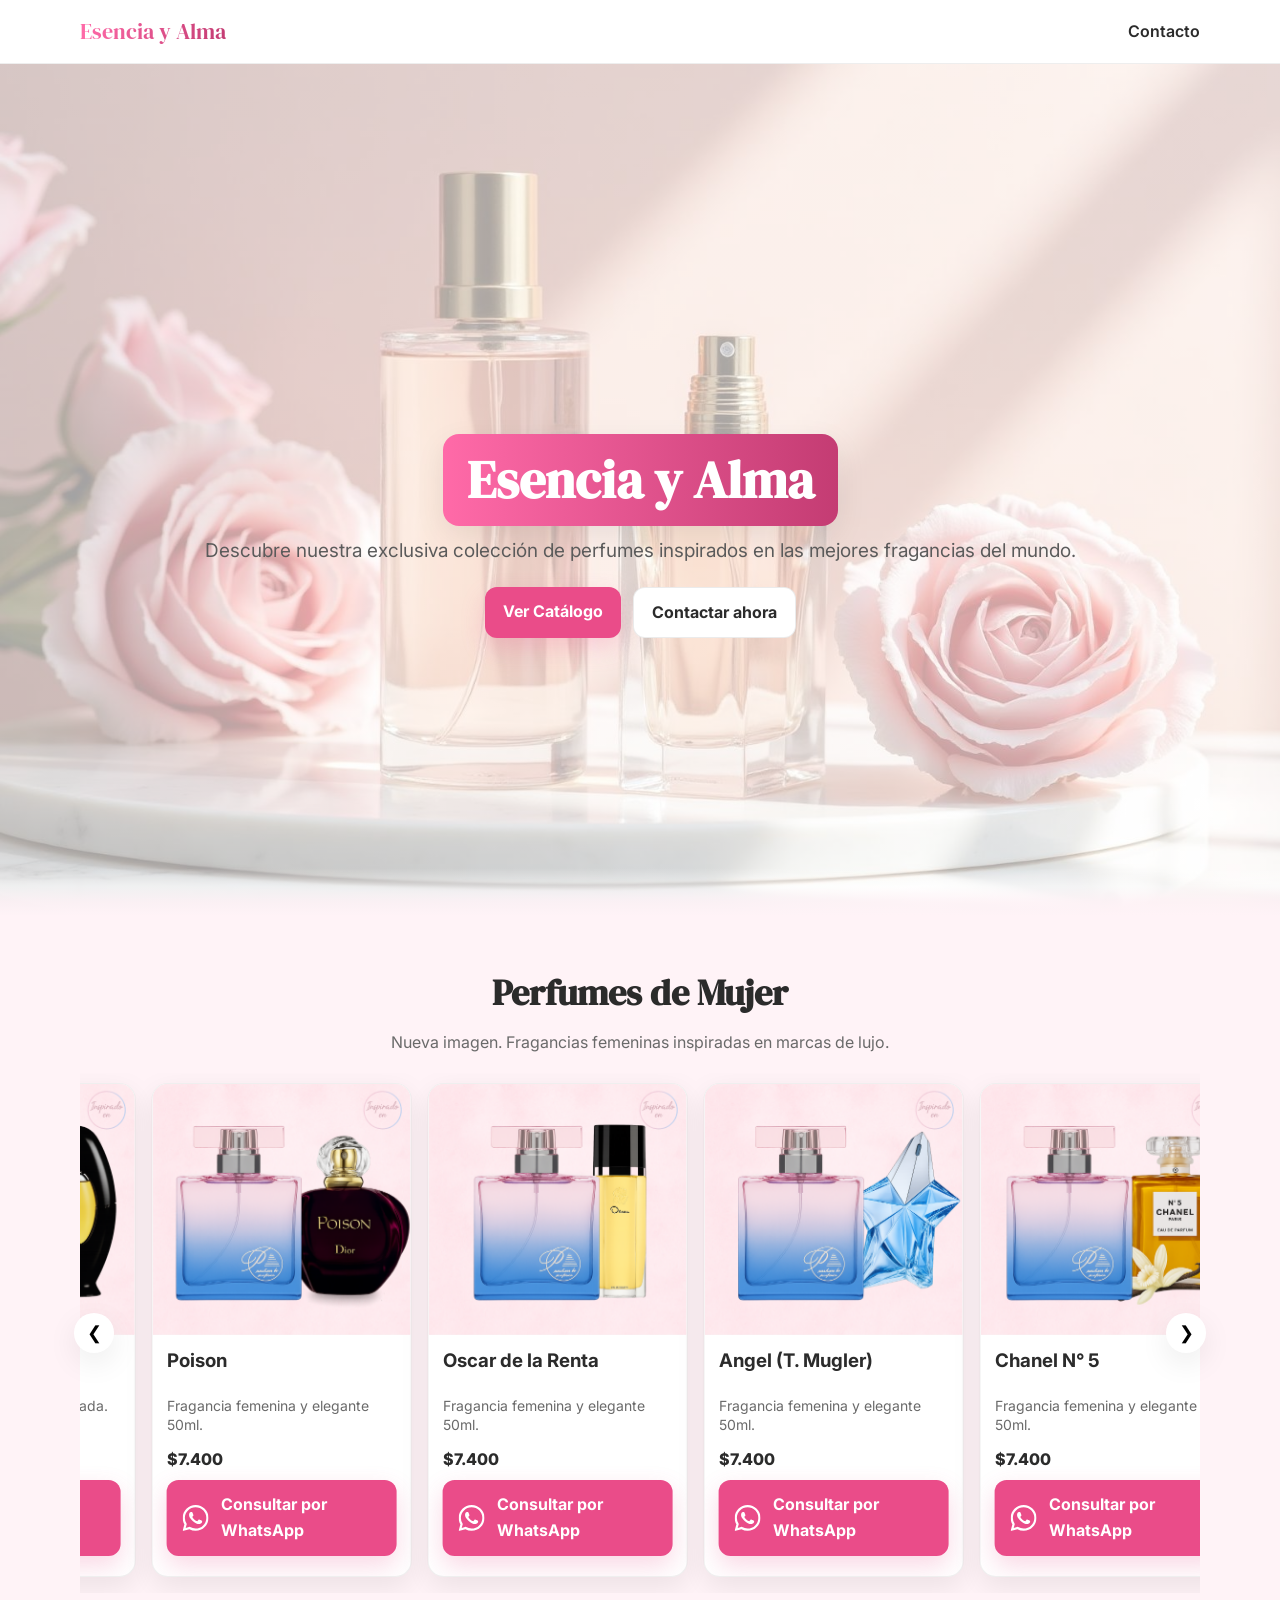
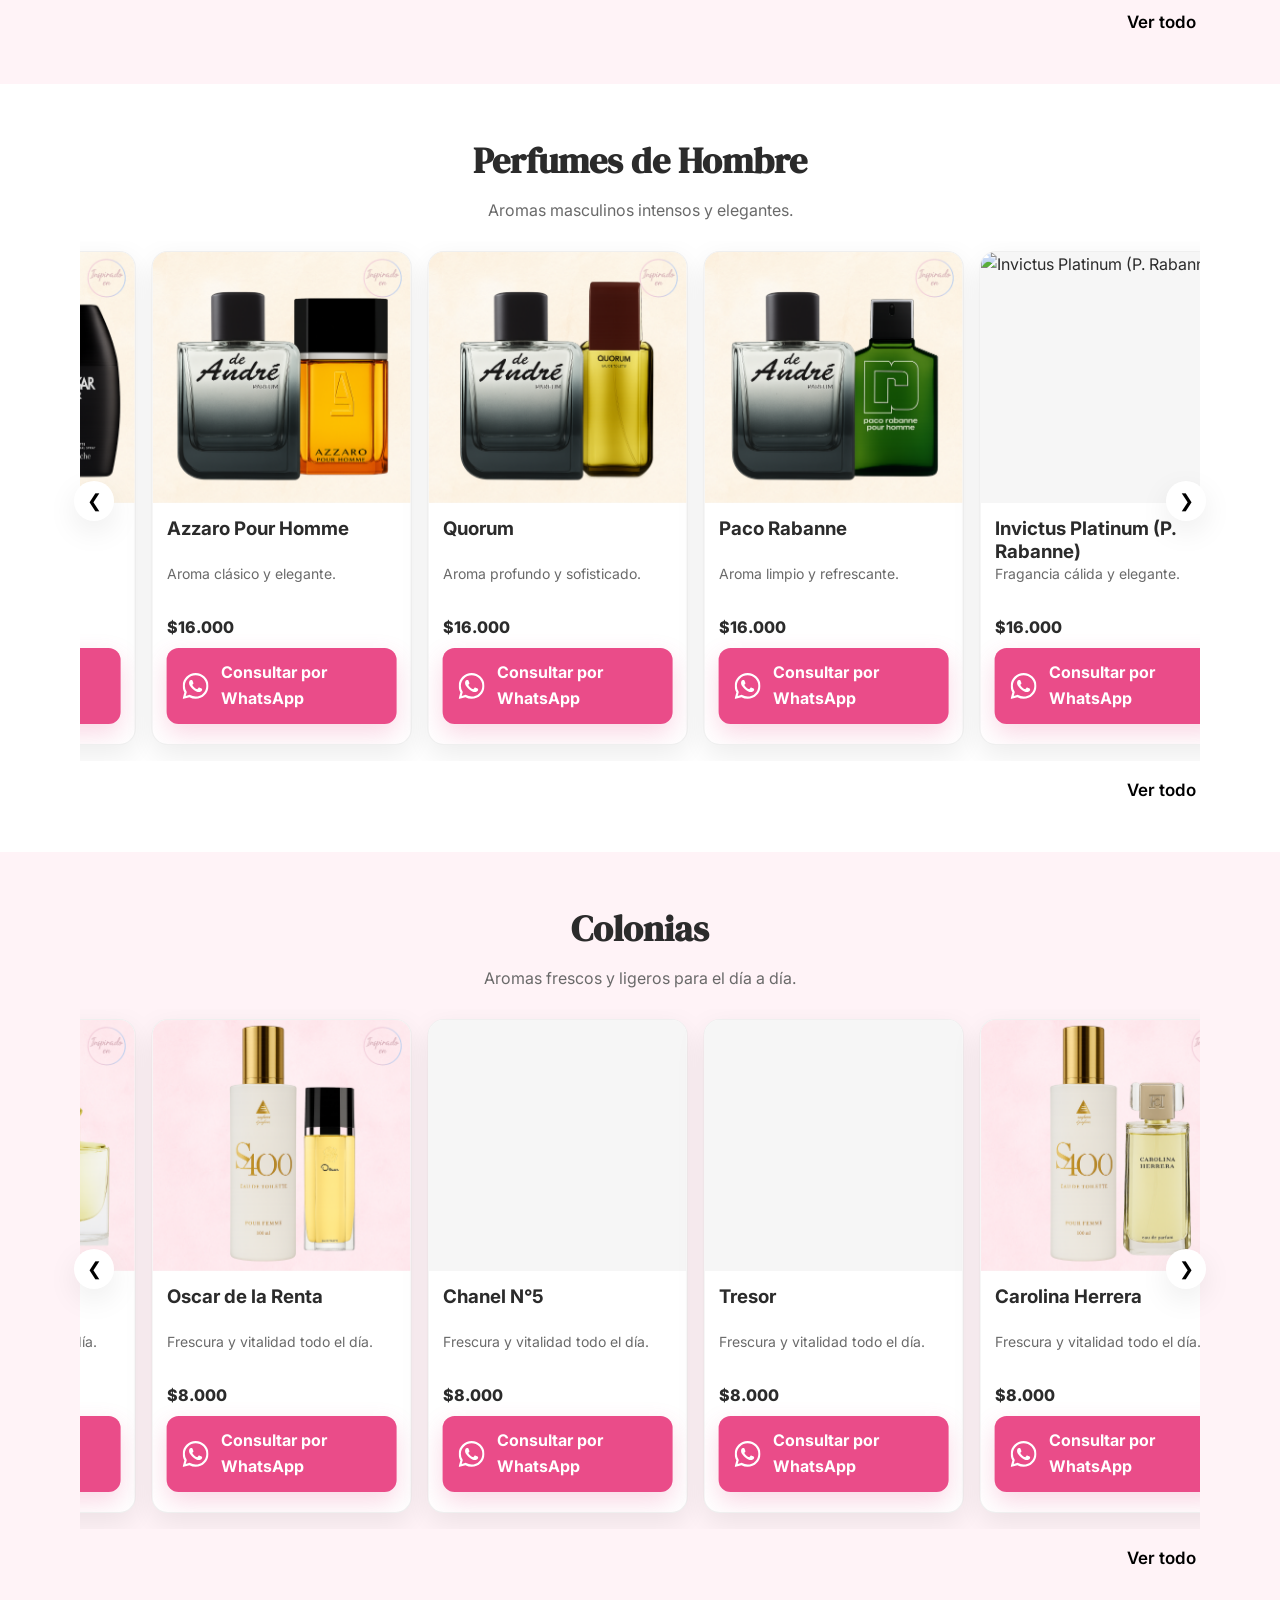
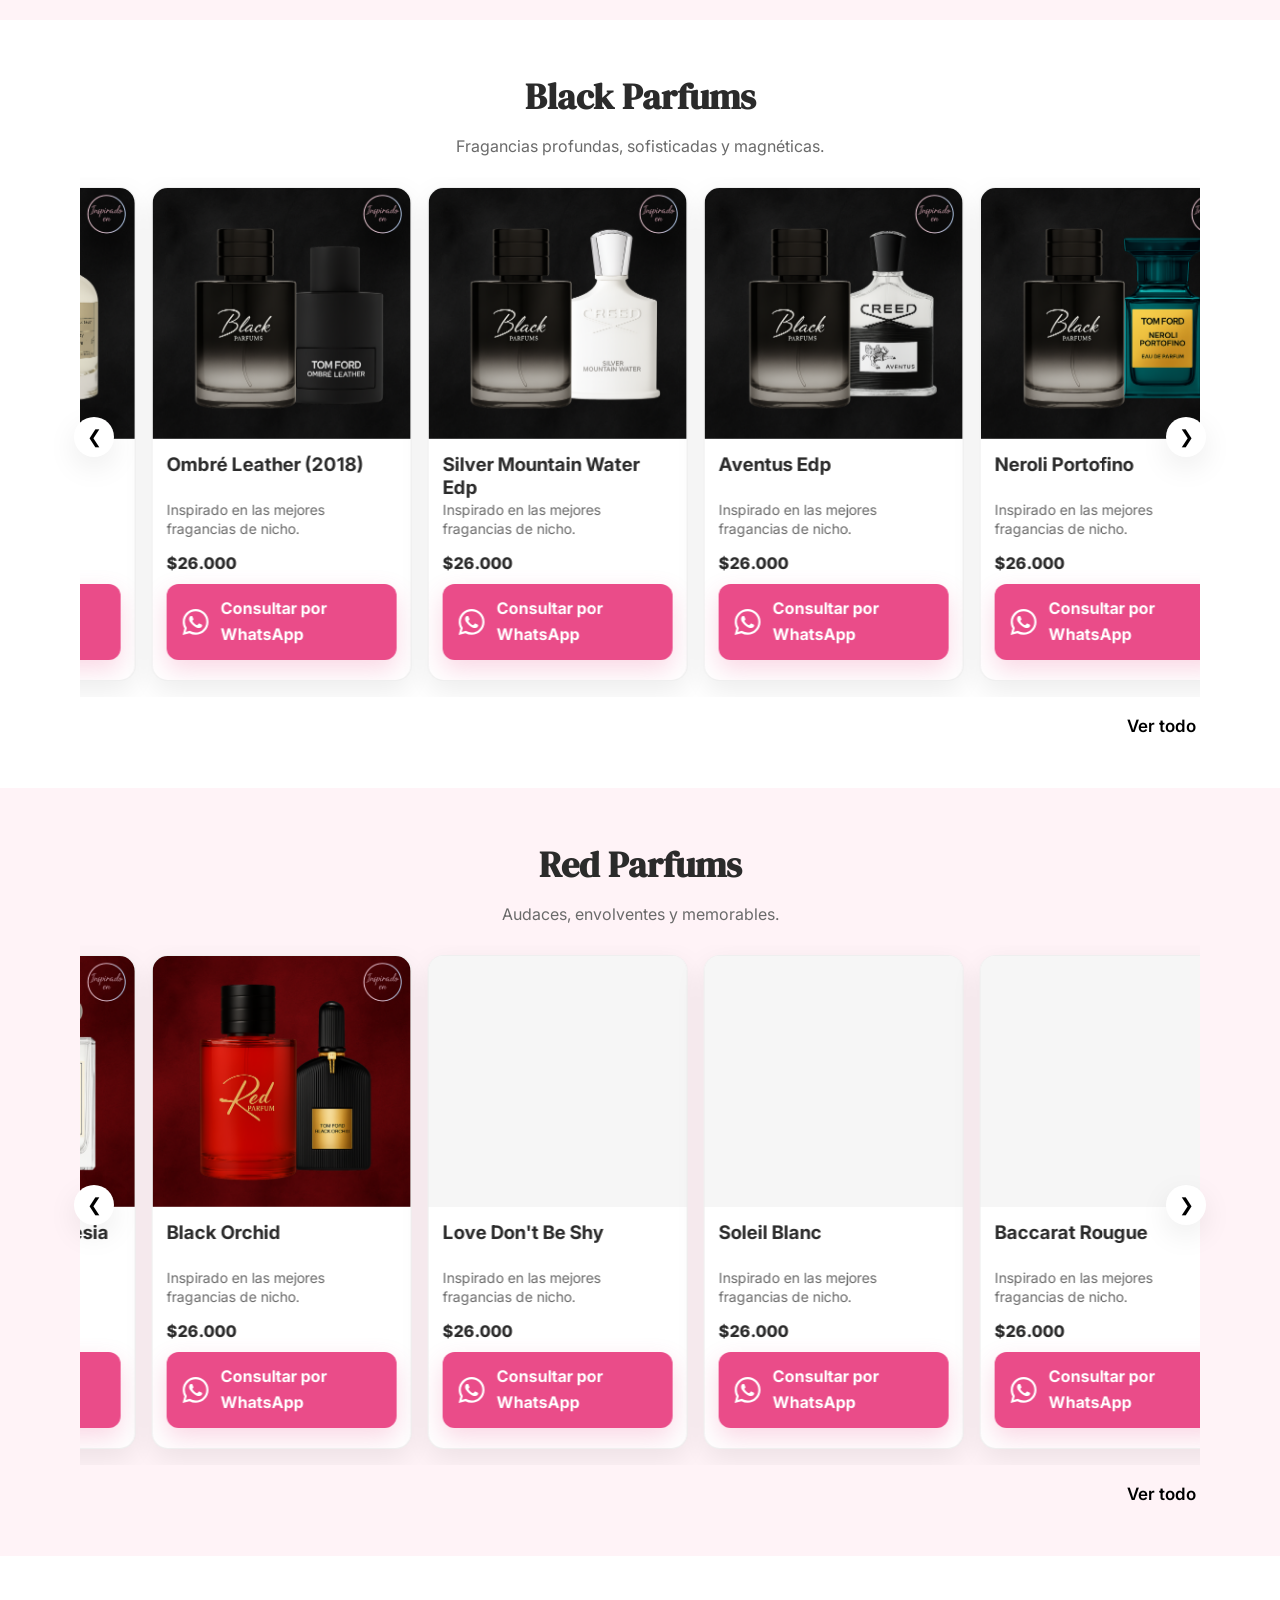
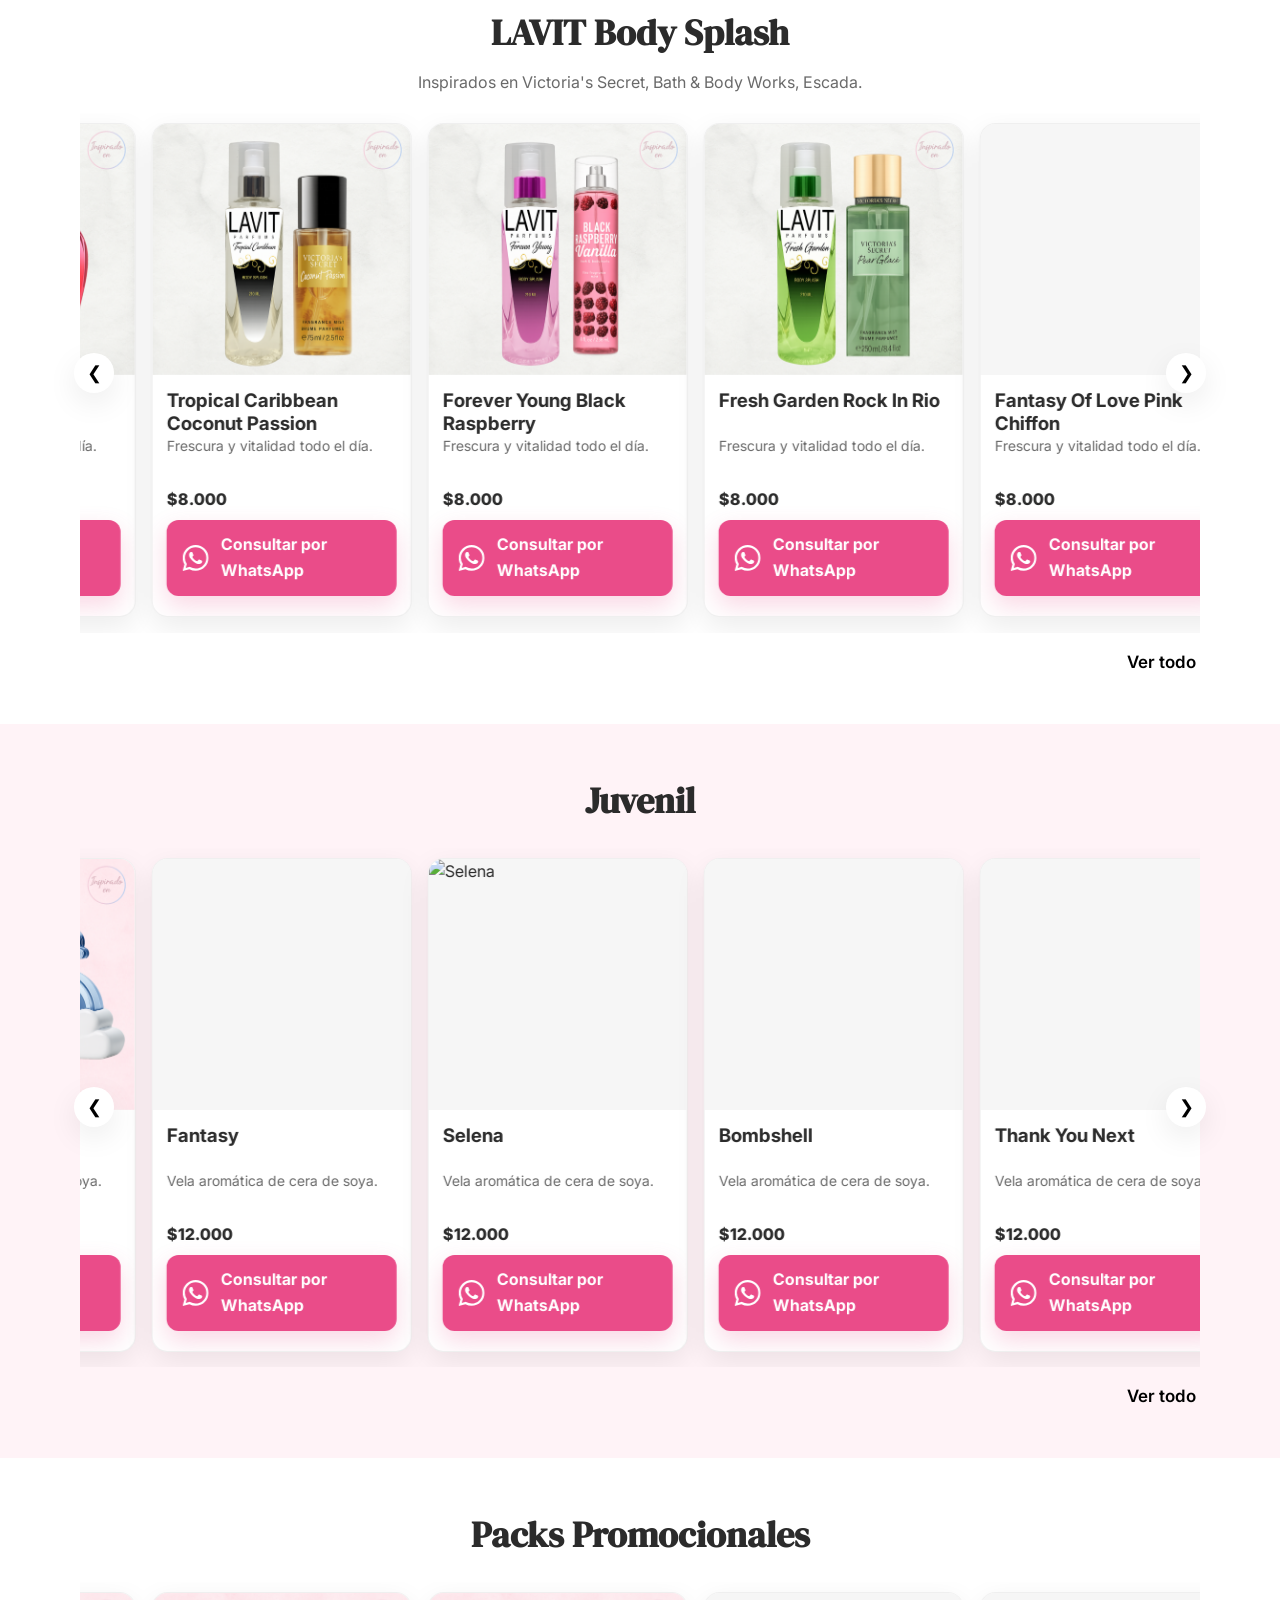
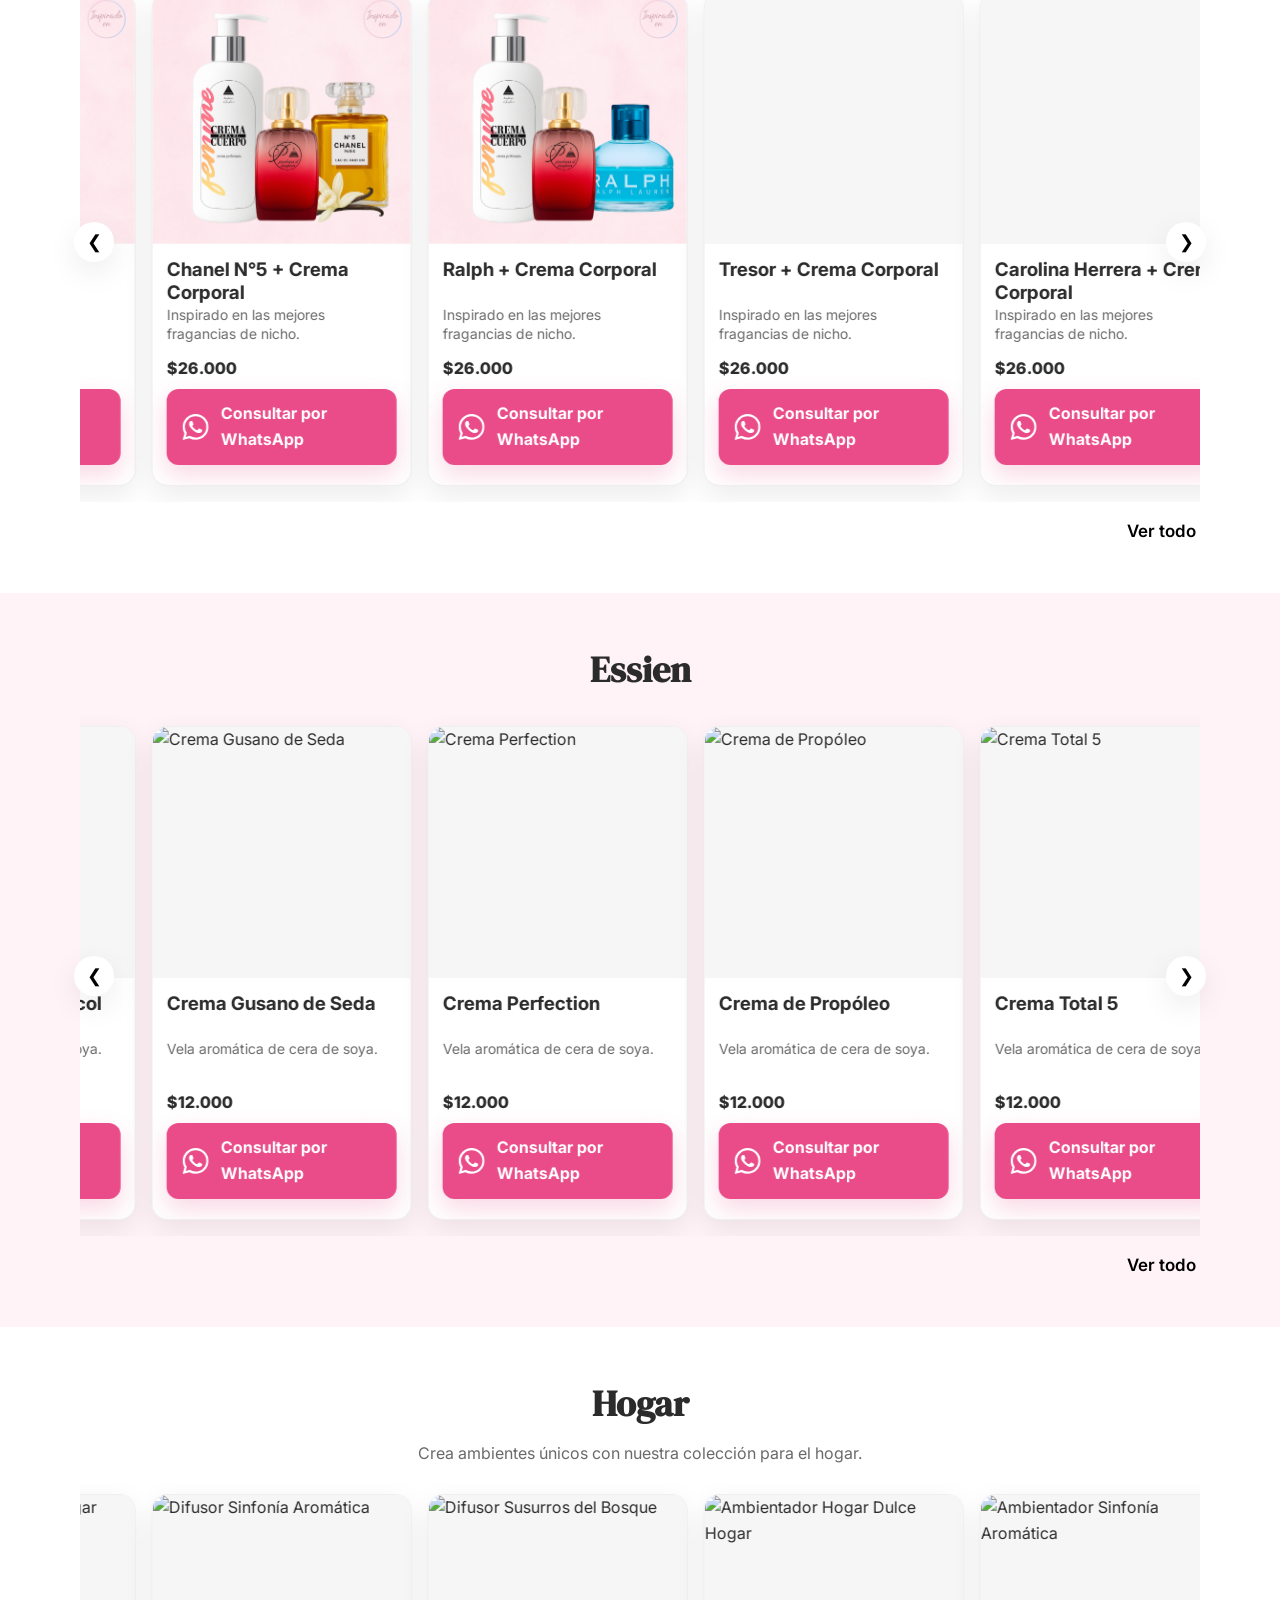
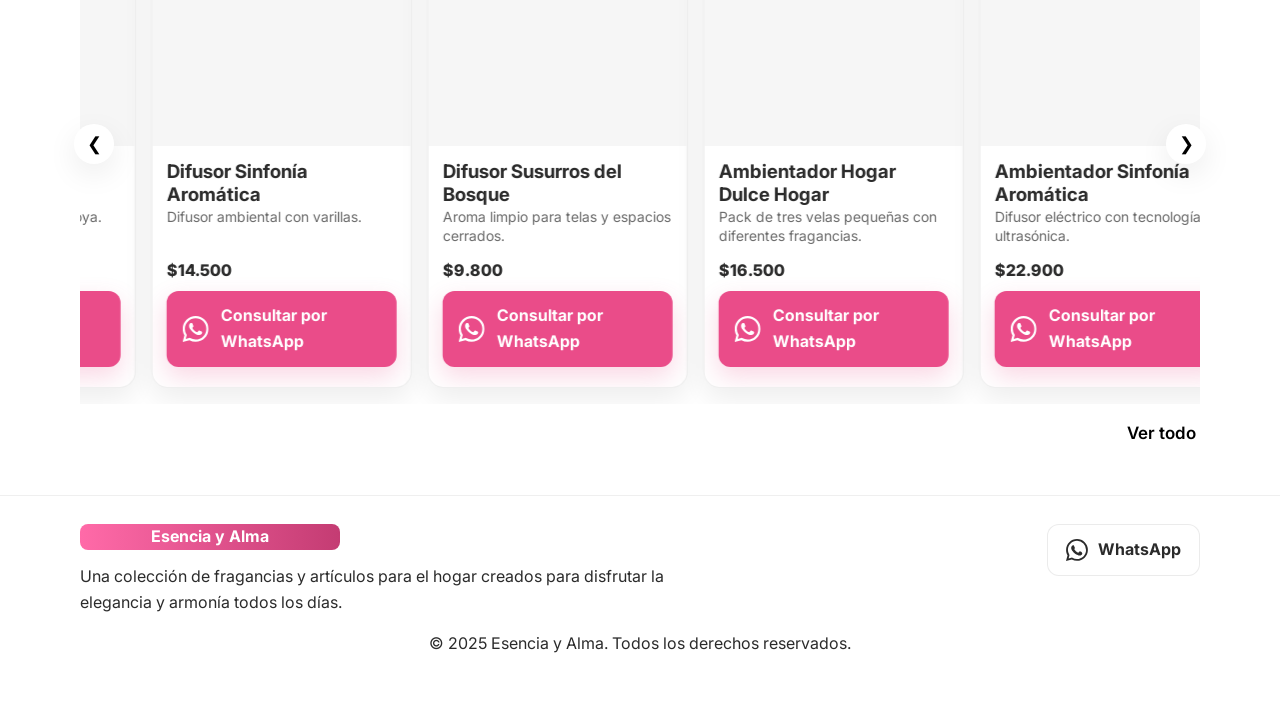
==== index.html @ 26c63d85 "Update index.html" ====
<!DOCTYPE html>
<html lang="es">
<head>
  <meta charset="utf-8" />
  <meta name="viewport" content="width=device-width,initial-scale=1" />
  <title>Esencia y Alma</title>
  <meta name="description" content="Perfumes inspirados en marcas de lujo. Mujer, Hombre, líneas Black, Red y LAVIT.">

  <!-- Metadatos para redes -->
  <meta property="og:title" content="EsenciayAlma.cl – Perfumes inspirados en marcas de lujo" />
  <meta property="og:description" content="Descubre nuestra exclusiva colección de perfumes inspirados en las mejores fragancias del mundo." />
  <meta property="og:url" content="https://EsenciayAlma.cl/" />
  <meta property="og:site_name" content="EsenciayAlma.cl" />
  <meta property="og:type" content="website" />
  <meta property="og:image" content="https://esenciayalma.cl/assets/preview.jpg" />
  <meta name="twitter:card" content="summary_large_image" />
  <meta name="twitter:title" content="EsenciayAlma.cl – Fragancias inspiradas en marcas de lujo" />
  <meta name="twitter:description" content="Descubre nuestra exclusiva colección de perfumes inspirados en las mejores fragancias del mundo." />
  <meta name="twitter:image" content="https://esenciayalma.cl/assets/preview.jpg" />

  <!-- Favicon -->
  <link rel="icon" type="image/png" href="assets/images/Favicon.png" sizes="32x32">
  <link rel="apple-touch-icon" href="assets/images/Favicon.png" sizes="180x180">

  <link href="https://fonts.googleapis.com/css2?family=DM+Serif+Display:ital@0;1&family=Inter:wght@400;600;700&display=swap" rel="stylesheet">
  <link rel="stylesheet" href="css/site.css">

  <!-- Limitar área clickeable de “Ver todo” solo al texto -->
  <style>
    .sec-bottom{
      pointer-events:none;
      display:block;
      width:100%;
      text-align:right;
      margin-top:16px;
      padding-right:4px;
    }
    .sec-bottom .sec-link--bottom{
      pointer-events:auto;
      display:inline;
      position:static;
      width:auto;
      max-width:max-content;
      padding:0;
      margin:0;
    }
  </style>
</head>
<body>

  <!-- NAV -->
  <header class="nav">
    <div class="container nav__inner">
      <a class="brand" href="#inicio">Esencia y Alma</a>
      <nav class="menu">
        <!-- Solo Contacto en el menú -->
        <a id="nav-contact" href="#" target="_blank" rel="noopener">Contacto</a>
      </nav>
    </div>
  </header>

  <!-- HERO -->
  <section id="inicio" class="hero" style="
    background-image:
      linear-gradient(rgba(255,255,255,0.64), rgba(255,255,255,0.64)),
      url('assets/images/Flores inicio.jpg');
    background-position: center center;
    background-size: cover;
    background-repeat: no-repeat;
    min-height: 100vh;
    display: flex;
    align-items: center;
    justify-content: center;
    text-align: center;
    position: relative;
  ">
    <div id="heroFade" style="
      position:absolute; inset:0;
      background:linear-gradient(to bottom, rgba(255,255,255,0) 0%, rgba(255,255,255,1) 85%);
      opacity:0; pointer-events:none; transition:opacity .12s ease-out;
    "></div>

    <div class="container center">
      <h1 class="hero-title">Esencia y Alma</h1>
      <p class="hero-sub">Descubre nuestra exclusiva colección de perfumes inspirados en las mejores fragancias del mundo.</p>
      <div class="cta">
        <a class="btn btn-primary" href="catalogo.html">Ver Catálogo</a>
        <a class="btn btn-ghost" id="btn-whatsapp" target="_blank" href="#">Contactar ahora</a>
      </div>
    </div>
  </section>

  <!-- SECCIONES DINÁMICAS -->
  <section id="mujer" class="catalog-section" data-category="women">
    <div class="container">
      <h2 class="sec-title">Perfumes de Mujer</h2>
      <p class="sec-sub">Nueva imagen. Fragancias femeninas inspiradas en marcas de lujo.</p>
      <div class="carousel">
        <button class="nav-btn prev" aria-label="Anterior">❮</button>
        <div class="track no-scrollbar" role="list"></div>
        <button class="nav-btn next" aria-label="Siguiente">❯</button>
      </div>
      <div class="sec-bottom"><a href="catalogo.html?category=women" class="sec-link--bottom">Ver todo</a></div>
    </div>
  </section>

  <section id="hombre" class="catalog-section" data-category="men">
    <div class="container">
      <h2 class="sec-title">Perfumes de Hombre</h2>
      <p class="sec-sub">Aromas masculinos intensos y elegantes.</p>
      <div class="carousel">
        <button class="nav-btn prev">❮</button>
        <div class="track no-scrollbar" role="list"></div>
        <button class="nav-btn next">❯</button>
      </div>
      <div class="sec-bottom"><a href="catalogo.html?category=men" class="sec-link--bottom">Ver todo</a></div>
    </div>
  </section>

  <!-- NUEVA SECCIÓN: COLONIAS -->
  <section id="colonias" class="catalog-section" data-category="colonias">
    <div class="container">
      <h2 class="sec-title">Colonias</h2>
      <p class="sec-sub">Aromas frescos y ligeros para el día a día.</p>
      <div class="carousel">
        <button class="nav-btn prev" aria-label="Anterior">❮</button>
        <div class="track no-scrollbar" role="list"></div>
        <button class="nav-btn next" aria-label="Siguiente">❯</button>
      </div>
      <div class="sec-bottom"><a href="catalogo.html?category=colonias" class="sec-link--bottom">Ver todo</a></div>
    </div>
  </section>

  <section id="black" class="catalog-section" data-category="black">
    <div class="container">
      <h2 class="sec-title">Línea Black Parfums</h2>
      <p class="sec-sub">Fragancias profundas, sofisticadas y magnéticas.</p>
      <div class="carousel">
        <button class="nav-btn prev">❮</button>
        <div class="track no-scrollbar"></div>
        <button class="nav-btn next">❯</button>
      </div>
      <div class="sec-bottom"><a href="catalogo.html?category=black" class="sec-link--bottom">Ver todo</a></div>
    </div>
  </section>

  <section id="red" class="catalog-section" data-category="red">
    <div class="container">
      <h2 class="sec-title">Línea Red Parfums</h2>
      <p class="sec-sub">Audaces, envolventes y memorables.</p>
      <div class="carousel">
        <button class="nav-btn prev">❮</button>
        <div class="track no-scrollbar"></div>
        <button class="nav-btn next">❯</button>
      </div>
      <div class="sec-bottom"><a href="catalogo.html?category=red" class="sec-link--bottom">Ver todo</a></div>
    </div>
  </section>

  <section id="lavit" class="catalog-section" data-category="lavit">
    <div class="container">
      <h2 class="sec-title">Línea LAVIT Body Splash</h2>
      <p class="sec-sub">Inspirados en Victoria's Secret, Bath & Body Works, Escada.</p>
      <div class="carousel">
        <button class="nav-btn prev">❮</button>
        <div class="track no-scrollbar"></div>
        <button class="nav-btn next">❯</button>
      </div>
      <div class="sec-bottom"><a href="catalogo.html?category=lavit" class="sec-link--bottom">Ver todo</a></div>
    </div>
  </section>

  <section id="hogar" class="catalog-section" data-category="hogar">
    <div class="container">
      <h2 class="sec-title">Artículos para el hogar</h2>
      <p class="sec-sub">Crea ambientes únicos con nuestra colección para el hogar.</p>
      <div class="carousel">
        <button class="nav-btn prev">❮</button>
        <div class="track no-scrollbar"></div>
        <button class="nav-btn next">❯</button>
      </div>
      <div class="sec-bottom"><a href="catalogo.html?category=hogar" class="sec-link--bottom">Ver todo</a></div>
    </div>
  </section>

  <!-- FOOTER corregido -->
  <footer id="contacto" class="footer">
    <div class="container">
      <div class="footer__inner" style="align-items:flex-start;">
        <div class="footer__brand" style="max-width:640px;">
          <div style="
            width:260px;height:26px;border-radius:8px;margin:0 0 14px 0;
            background:linear-gradient(90deg,#ff6aa8 0%,#c43c73 100%);
            display:flex;align-items:center;justify-content:center;
            color:#fff;font-weight:700;">
            Esencia y Alma
          </div>
          <p style="margin:0;">
            Una colección de fragancias y artículos para el hogar creados para disfrutar la elegancia y armonía todos los días.
          </p>
        </div>

        <div class="footer__contact">
          <a class="btn btn-ghost" id="whatsapp-cta" target="_blank" href="#" style="display:inline-flex;align-items:center;gap:10px;">
            <svg width="22" height="22" viewBox="0 0 16 16" aria-hidden="true" focusable="false">
              <path fill="currentColor" d="M13.601 2.326A7.85 7.85 0 0 0 7.994 0C3.627 0 .068 3.558.064 7.926c0 1.399.366 2.76 1.057 3.965L0 16l4.204-1.102a7.9 7.9 0 0 0 3.79.965h.004c4.368 0 7.926-3.558 7.93-7.93A7.9 7.9 0 0 0 13.6 2.326zM7.994 14.521a6.6 6.6 0 0 1-3.356-.92l-.24-.144-2.494.654.666-2.433-.156-.251a6.56 6.56 0 0 1-1.007-3.505c0-3.626 2.957-6.584 6.591-6.584a6.56 6.56 0 0 1 4.66 1.931 6.56 6.56 0 0 1 1.928 4.66c-.004 3.639-2.961 6.592-6.592 6.592m3.615-4.934c-.197-.099-1.17-.578-1.353-.646-.182-.065-.315-.099-.445.099-.133.197-.513.646-.627.775-.114.133-.232.148-.43.05-.197-.1-.836-.308-1.592-.985-.59-.525-.985-1.175-1.103-1.372-.114-.198-.011-.304.088-.403.087-.088.197-.232.296-.346.65-.134.034-.248-.015-.347-.05-.099-.445-1.076-.612-1.47-.16-.389-.323-.335-.445-.34-.114-.007-.247-.007-.38-.007a.73.73 0 0 0-.529.247c-.182.198-.691.677-.691 1.654s.71 1.916.81 2.049c.098.133 1.394 2.132 3.383 2.992.47.205.84.326 1.129.418.475.152.904.129 1.246.08.38-.058 1.171-.48 1.338-.943.164-.464.164-.86.114-.943-.049-.084-.182-.133-.38-.232"/>
            </svg>
            WhatsApp
          </a>
        </div>
      </div>

      <p class="center" style="margin-top:16px;">
        © 2025 Esencia y Alma. Todos los derechos reservados.
      </p>
    </div>
  </footer>

  <!-- WhatsApp link -->
  <script>
    const PHONE = "56961114225";
    const MSG   = encodeURIComponent("¡Hola! Me interesa el catálogo de Esencia y Alma.");
    const wa = `https://wa.me/${PHONE}?text=${MSG}`;
    document.getElementById("btn-whatsapp").href = wa;
    document.getElementById("whatsapp-cta").href = wa;
    // El link del menú “Contacto” hace lo mismo
    const navContact = document.getElementById("nav-contact");
    if (navContact) navContact.href = wa;
  </script>

  <!-- Fade hero -->
  <script>
    (function(){
      const hero = document.getElementById('inicio');
      const fade = document.getElementById('heroFade');
      let ticking = false;

      function clamp(n,min,max){ return Math.max(min, Math.min(max, n)); }

      function onScroll() {
        if (ticking) return;
        ticking = true;
        requestAnimationFrame(() => {
          const rect = hero.getBoundingClientRect();
          const h = rect.height || hero.offsetHeight || 1;
          const progress = clamp((-rect.top) / (h * 0.9), 0, 1);
          fade.style.opacity = progress;
          ticking = false;
        });
      }

      window.addEventListener('scroll', onScroll, { passive: true });
      window.addEventListener('resize', onScroll);
      onScroll();
    })();
  </script>

  <script src="js/catalog.js"></script>

  <!-- Forzar scroll arriba -->
  <script>
    (function () {
      try { if ('scrollRestoration' in history) history.scrollRestoration = 'manual'; } catch(e){}
      window.addEventListener('load', () => window.scrollTo(0, 0));
      const brand = document.querySelector('a.brand');
      function goTop(e){
        const href = (e.currentTarget.getAttribute('href') || '').trim();
        if(href==='#inicio'||href.endsWith('#inicio')){
          e.preventDefault();
          window.scrollTo(0,0);
          if(location.hash!=='#inicio'){history.replaceState(null,'','#inicio');}
        }
      }
      if(brand) brand.addEventListener('click',goTop);
      document.querySelectorAll('a[href="#inicio"]').forEach(a=>a.addEventListener('click',goTop));
    })();
  </script>
</body>
</html>
---- css/site.css ----
:root{
  --text:#2b2b2b; --muted:#6b6b6b;
  --primary:#ea4c89; --primary-600:#d63d78;
  --card:#fff; --bg:#fff; --soft:#fff3f7;
  --shadow:0 10px 30px rgba(0,0,0,.08);
}
*{box-sizing:border-box}
html,body{margin:0}
body{
  font-family:Inter,system-ui,-apple-system,Segoe UI,Roboto,Helvetica,Arial;
  color:var(--text);
  background:var(--bg);
  line-height:1.6;
}
a{text-decoration:none;color:inherit}
.container{width:min(1120px,92%);margin:0 auto}
.center{text-align:center}

/* NAV */
.nav{
  position:sticky;top:0;z-index:40;
  background:#ffffffcc;
  backdrop-filter:blur(8px);
  border-bottom:1px solid #0001;
}
.nav__inner{
  display:flex;align-items:center;justify-content:space-between;
  padding:14px 0;
}
.brand{
  font-family:"DM Serif Display",serif;
  font-size:22px;
  background:linear-gradient(90deg,#ff6aa8 0%,#c43c73 100%);
  -webkit-background-clip:text;
  background-clip:text;
  -webkit-text-fill-color:transparent;
}
.menu{display:flex;gap:22px;font-weight:600}
.menu a:hover{color:var(--primary)}

/* HERO */
.hero{
  padding:64px 0 40px;
  background:
    radial-gradient(ellipse at 20% 0%,#fde8f1 0%,transparent 40%),
    radial-gradient(ellipse at 80% 10%,#fdeef6 0%,transparent 40%),
    linear-gradient(#fff,#fff);
  overflow:hidden;
}
.badge{
  display:inline-flex;align-items:center;gap:10px;
  padding:10px 16px;border-radius:999px;
  background:#fff;box-shadow:var(--shadow);
  font-weight:600;color:#7a7a7a;
}
.dot{
  width:10px;height:10px;border-radius:50%;
  background:#f6c53d;display:inline-block;
}
.hero-title{
  margin:20px auto 10px;
  font-family:"DM Serif Display",serif;
  font-size:clamp(34px,4.6vw,52px);
  line-height:1.08;color:#fff;
  background:linear-gradient(90deg,#ff6aa8 0%,#c43c73 100%);
  display:inline-block;
  padding:18px 24px;
  border-radius:16px;
  box-shadow:var(--shadow);
}
.hero-sub{
  color:#5b5b5b;
  font-size:clamp(16px,1.9vw,19px);
  max-width:900px;
  margin:0 auto 20px;
}
.cta{display:flex;gap:12px;justify-content:center;flex-wrap:wrap}
.btn{
  appearance:none;border:0;border-radius:12px;
  padding:12px 18px;font-weight:700;
  cursor:pointer;
  transition:transform .06s,box-shadow .2s,background .2s;
}
.btn-primary{
  background:var(--primary);color:#fff;
  box-shadow:0 10px 24px rgba(234,76,137,.22);
}
.btn-primary:hover{background:var(--primary-600)}
.btn-ghost{background:#fff;color:#2b2b2b;border:1px solid #00000014}
.btn-ghost:hover{box-shadow:var(--shadow)}

/* SECCIONES */
.catalog-section{padding:48px 0;background:var(--soft)}
.catalog-section:nth-of-type(odd){background:#fff}
.sec-title{
  font-family:"DM Serif Display",serif;
  text-align:center;
  font-size:clamp(26px,3vw,36px);
  margin:0 0 8px;
}
.sec-sub{
  color:#6a6a6a;
  text-align:center;
  margin:0 0 18px;
}

/* ENLACE “VER TODO” (debajo del carrusel, a la derecha) */
.sec-link--bottom{
  display:block;
  text-align:right;
  color:#000;
  font-weight:600;
  font-size:17px;
  margin-top:18px;
  text-decoration:none;
}
.sec-link--bottom:hover{ color:#000; }

/* Puente suave hero → primera sección (sin línea) */
#mujer.catalog-section{
  position:relative;
  margin-top:-48px;
  padding-top:48px;
}
#mujer.catalog-section::before{
  content:"";
  position:absolute;
  left:0; right:0; top:-48px;
  height:48px;
  background:linear-gradient(
    to bottom,
    rgba(255,255,255,0) 0%,
    rgba(255,255,255,0.55) 38%,
    rgba(255,243,247,0.85) 70%,
    var(--soft) 100%
  );
  pointer-events:none;
  z-index:0;
}

/* CARRUSEL */
.carousel{position:relative}
.track{
  display:grid;
  grid-auto-flow:column;
  grid-auto-columns:minmax(260px, 1fr);
  gap:16px;
  overflow:visible;
  padding:10px 4px 16px;
}

/* Modo estático */
.track.static{
  grid-auto-flow:row;
  grid-auto-columns:unset;
  grid-template-columns:repeat(auto-fit, minmax(260px, 260px));
  justify-content:center;
  justify-items:stretch;
  gap:16px;
}

/* Flechas y looper */
.is-viewport{
  overflow:hidden !important;
  display:block !important;
  position:relative;
}
.loop-row{
  display:flex;
  gap:16px;
  will-change:transform;
  transition:transform .18s ease-out;
}

/* Tarjetas */
.card{
  background:var(--card);
  border:1px solid #00000010;
  border-radius:16px;
  overflow:hidden;
  box-shadow:var(--shadow);
  display:flex;
  flex-direction:column;
  min-width:260px;
}

/* Recuadro imagen – marco universal */
.card__img{
  width:100%;
  aspect-ratio: 1080 / 1050; /* mismo marco que tus imágenes Canva */
  background:#f6f6f6;
  display:flex;align-items:center;justify-content:center;
  padding:0;margin:0;overflow:hidden;
}
.card__img img{
  inline-size:100%;
  block-size:100%;
  object-fit:contain;       /* no recorta; siempre entra completa */
  object-position:center;
  transition:transform .35s ease;
  will-change:transform;
}
.card:hover .card__img img{transform:scale(1.1)}

.card__body{
  padding:14px;
  display:grid !important;
  grid-template-rows:auto 1fr auto;
  row-gap:6px !important;
  height:auto !important;
}
.card__content{flex:unset !important;}
.card__footer{
  margin-top:0 !important;
  display:block !important;
  gap:0 !important;
}

.card__title{
  margin:0;
  font-weight:700;
  line-height:1.25;
  min-height:2.5em;
  display:-webkit-box;
  -webkit-box-orient:vertical;
  -webkit-line-clamp:2;
  overflow:hidden;
}
.card__sub{
  margin:0;
  color:#6a6a6a;
  font-size:14px;
  line-height:1.4;
  min-height:2.8em;
  display:-webkit-box;
  -webkit-box-orient:vertical;
  -webkit-line-clamp:2;
  overflow:hidden;
}

.card__price{margin:6px 0 8px;font-weight:800}

.card__actions{display:flex;gap:8px}
.card__btn{flex:1}

/* Flechas */
.nav-btn{
  position:absolute;top:50%;transform:translateY(-50%);
  width:40px;height:40px;border-radius:999px;border:0;cursor:pointer;
  background:#fff;box-shadow:var(--shadow);
  font-size:18px;display:grid;place-items:center;
  transition:opacity .2s;z-index:5;
}
.nav-btn:hover{opacity:.9}
.nav-btn:disabled{opacity:.4;cursor:not-allowed}
.nav-btn.prev{left:-6px}
.nav-btn.next{right:-6px}
@media (max-width:640px){
  .nav-btn.prev{left:2px}
  .nav-btn.next{right:2px}
}

/* FOOTER */
.footer{
  padding:28px 0;
  border-top:1px solid #00000010;
  background:#fff;
}
.footer__inner{
  display:flex;
  align-items:center;
  justify-content:space-between;
  gap:16px;
}

/* WhatsApp icon dentro del botón del catálogo */
.card__btn{
  display:inline-flex;
  align-items:center;
  justify-content:center;
  gap:8px;
  padding-left:20px;
}
.card__btn .icon-wa{
  width:26px;
  height:26px;
  flex-shrink:0;
  fill:#fff;
  transform:translateX(-4px);
}

/* ===== MODO COMPACTO ===== */
@media (max-height: 820px) and (min-width: 900px) {
  .catalog-section{ padding: 28px 0; }

  .sec-title{
    font-size: clamp(24px, 2.6vw, 34px);
    margin: 0 0 6px;
  }
  .sec-sub{
    font-size: 15px;
    margin: 0 0 12px;
  }

  .track{ padding: 6px 4px 10px; }

  /* Mantener el mismo marco en compact desktop (sin forzar height) */
  .card__img{ width:100%; padding:0; margin:0; overflow:hidden; }
  .card__img img{ object-fit:contain; object-position:center; }

  .card__body{
    padding:12px;
    display:grid !important;
    grid-template-rows:auto 1fr auto;
    row-gap:6px !important;
    height:auto !important;
  }
  .card__footer{ margin-top:0 !important; display:block !important; gap:0 !important; }

  .card__title{
    margin:0; line-height:1.25; min-height:2.5em;
    display:-webkit-box; -webkit-box-orient:vertical; -webkit-line-clamp:2; overflow:hidden;
  }
  .card__sub{
    margin:0; line-height:1.4; min-height:2.8em;
    display:-webkit-box; -webkit-box-orient:vertical; -webkit-line-clamp:2; overflow:hidden;
  }
  .card__price{ margin:6px 0 8px; }

  .card__btn{ padding: 12px 16px; }

  .nav-btn{ top: 46%; }
}

/* ===== PARCHE SOLO PARA MÓVIL: recortar cualquier desborde horizontal ===== */
@media (max-width: 768px){
  html, body { overflow-x: clip; }

  /* evitar que "Esencia y Alma" se parta en dos líneas en móvil */
  .brand{
    white-space: nowrap;
  }

  /* quitar el gap general del menú en móvil
     para poder controlar los espacios uno por uno */
  .menu{
    gap: 0 !important;
  }

  /* ajustes finos del menú en móvil */
  .menu a:nth-child(1){  /* Perfumería */
    margin-left: 10px;
    margin-right: 6px;
  }
  .menu a:nth-child(2){  /* Hogar */
    margin-left: 10px;
    margin-right: 6px;
  }
  .menu a:nth-child(3){  /* Contacto */
    margin-left: 8px;
    margin-right: 6px;
  }

  @supports not (overflow-x: clip){
    html, body { overflow-x: hidden; }
  }
}

/* ===== Footer en móvil: botón debajo y texto a ancho completo ===== */
@media (max-width: 768px){
  .footer__inner{
    flex-direction: column;
    align-items: flex-start;
    gap: 14px;
  }
  .footer__brand{
    max-width: none !important;
    width: 100%;
  }
  .footer__brand p{ max-width: none; }
  .footer__contact{ width: 100%; }
  .footer__contact .btn{
    width: 100%;
    justify-content: center;
    margin-top: 6px;
  }
}

/* ===== MODO COMPACTO PARA CELULARES (solo móvil) ===== */
@media (max-width: 768px){

  .catalog-section{
    padding: 28px 0 32px;
  }

  .sec-title{
    font-size: clamp(22px, 5.4vw, 28px);
    margin: 0 0 6px;
  }
  .sec-sub{
    font-size: 15px;
    margin: 0 0 14px;
    line-height: 1.45;
  }

  .track{
    gap: 12px;
    padding: 6px 2px 10px;
  }

  /* Mantener el mismo marco también en móvil (sin alturas variables) */
  .card__img{ width:100%; }
  .card__img img{ object-fit:contain; }

  .card__body{ padding: 12px; }
  .card__btn{ padding: 12px 14px; }
  .nav-btn{ top: 46%; }
}
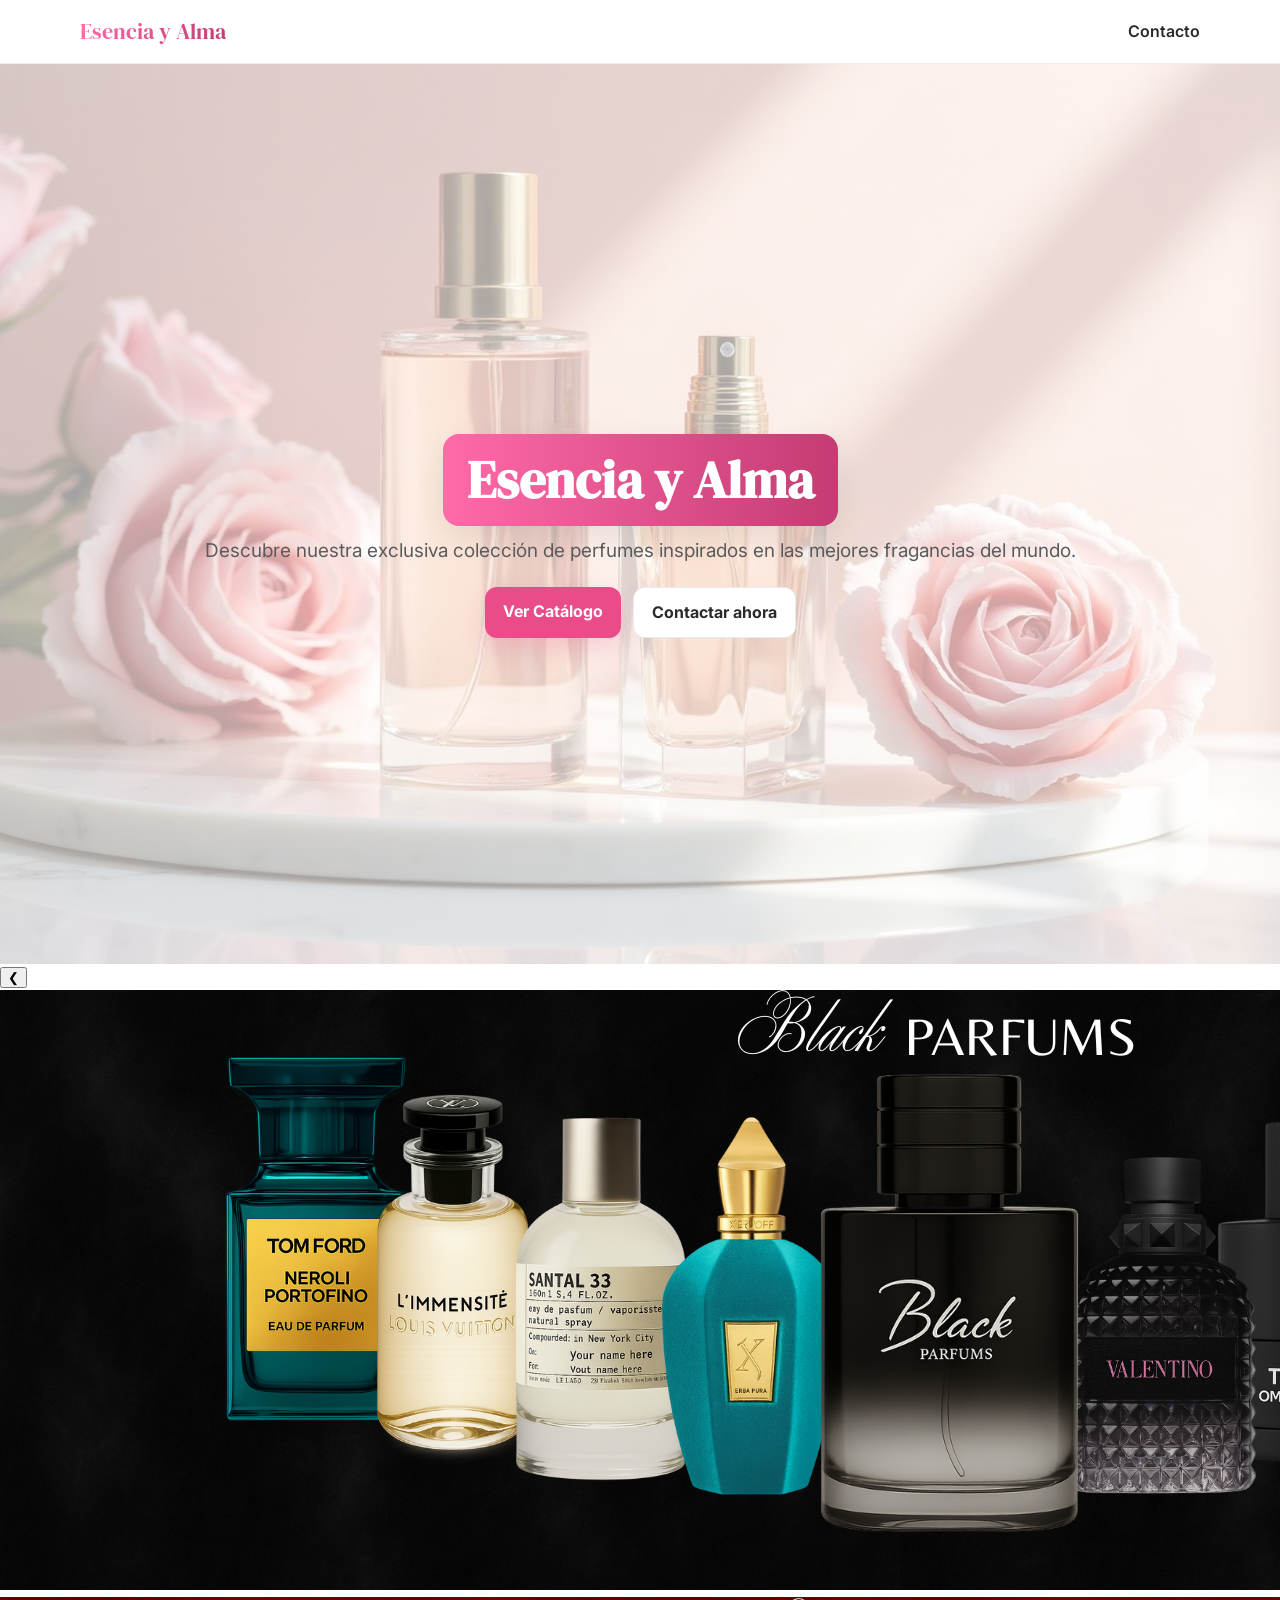
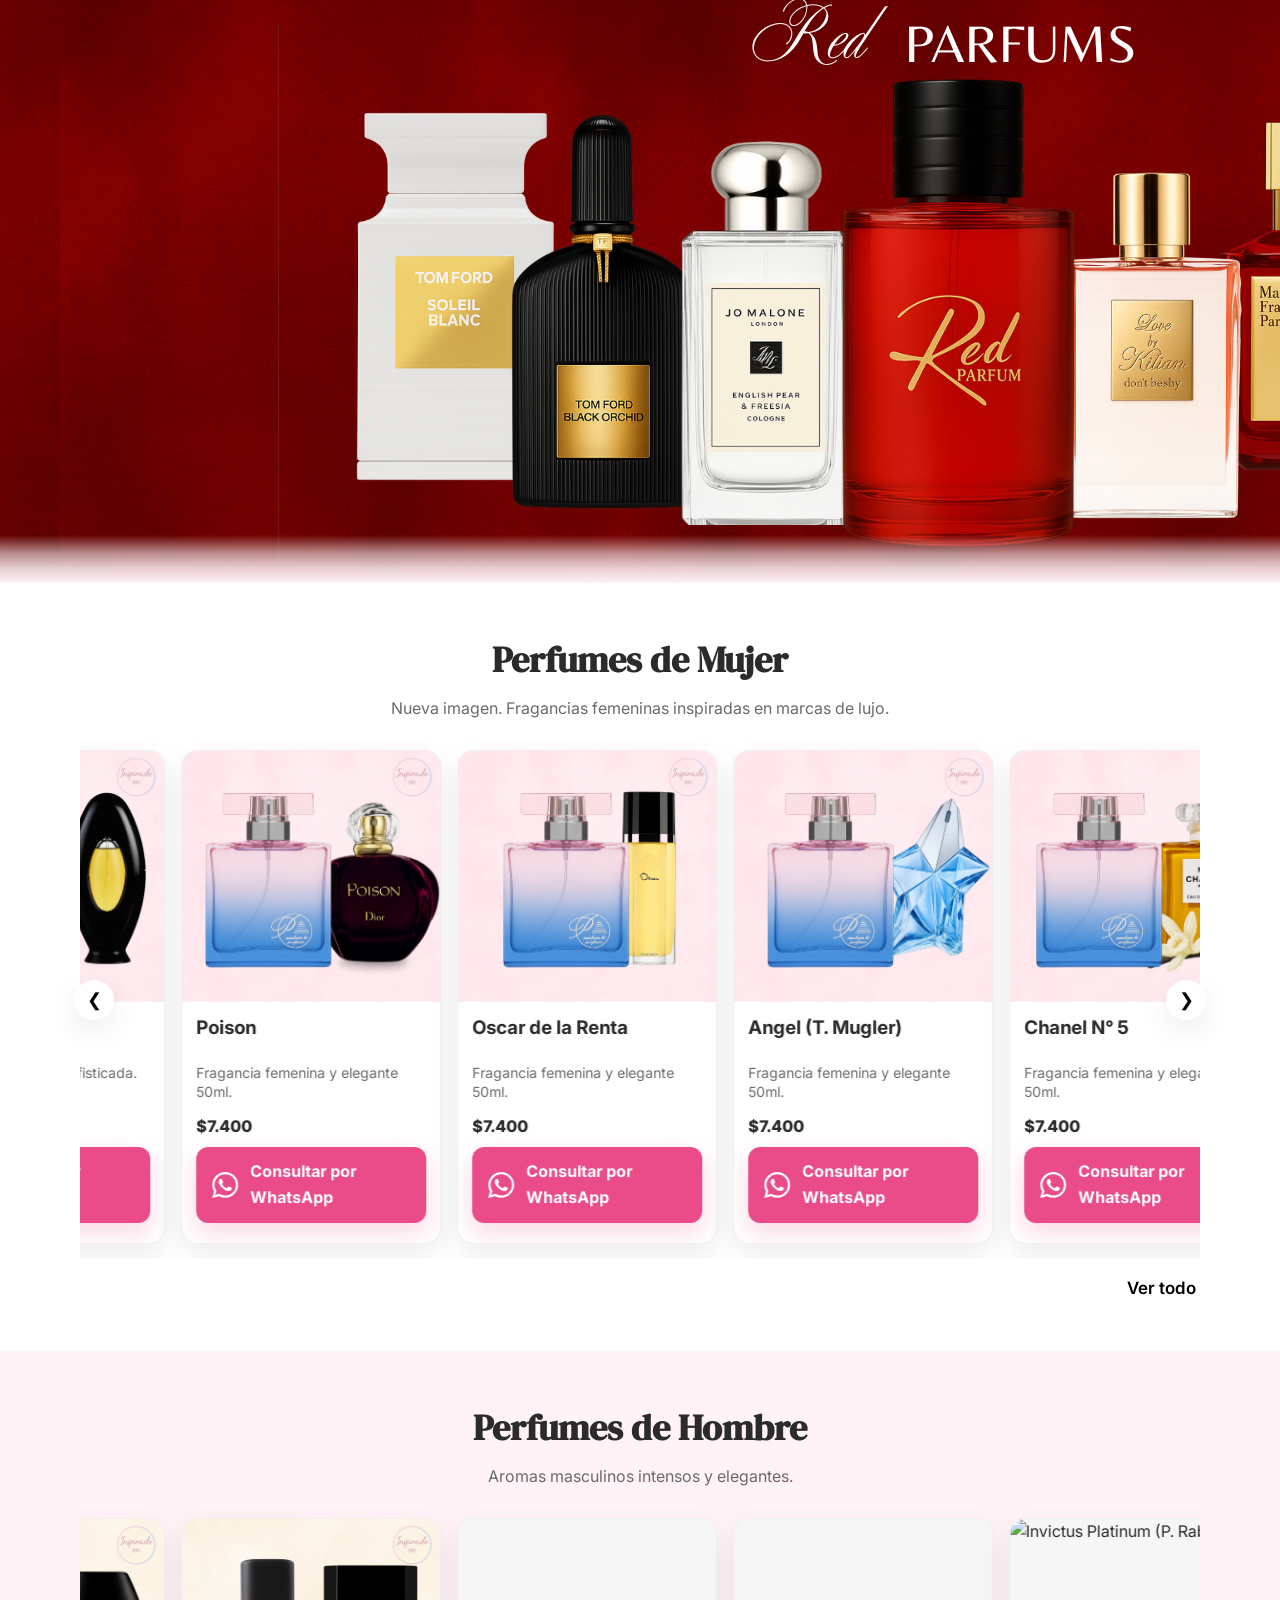
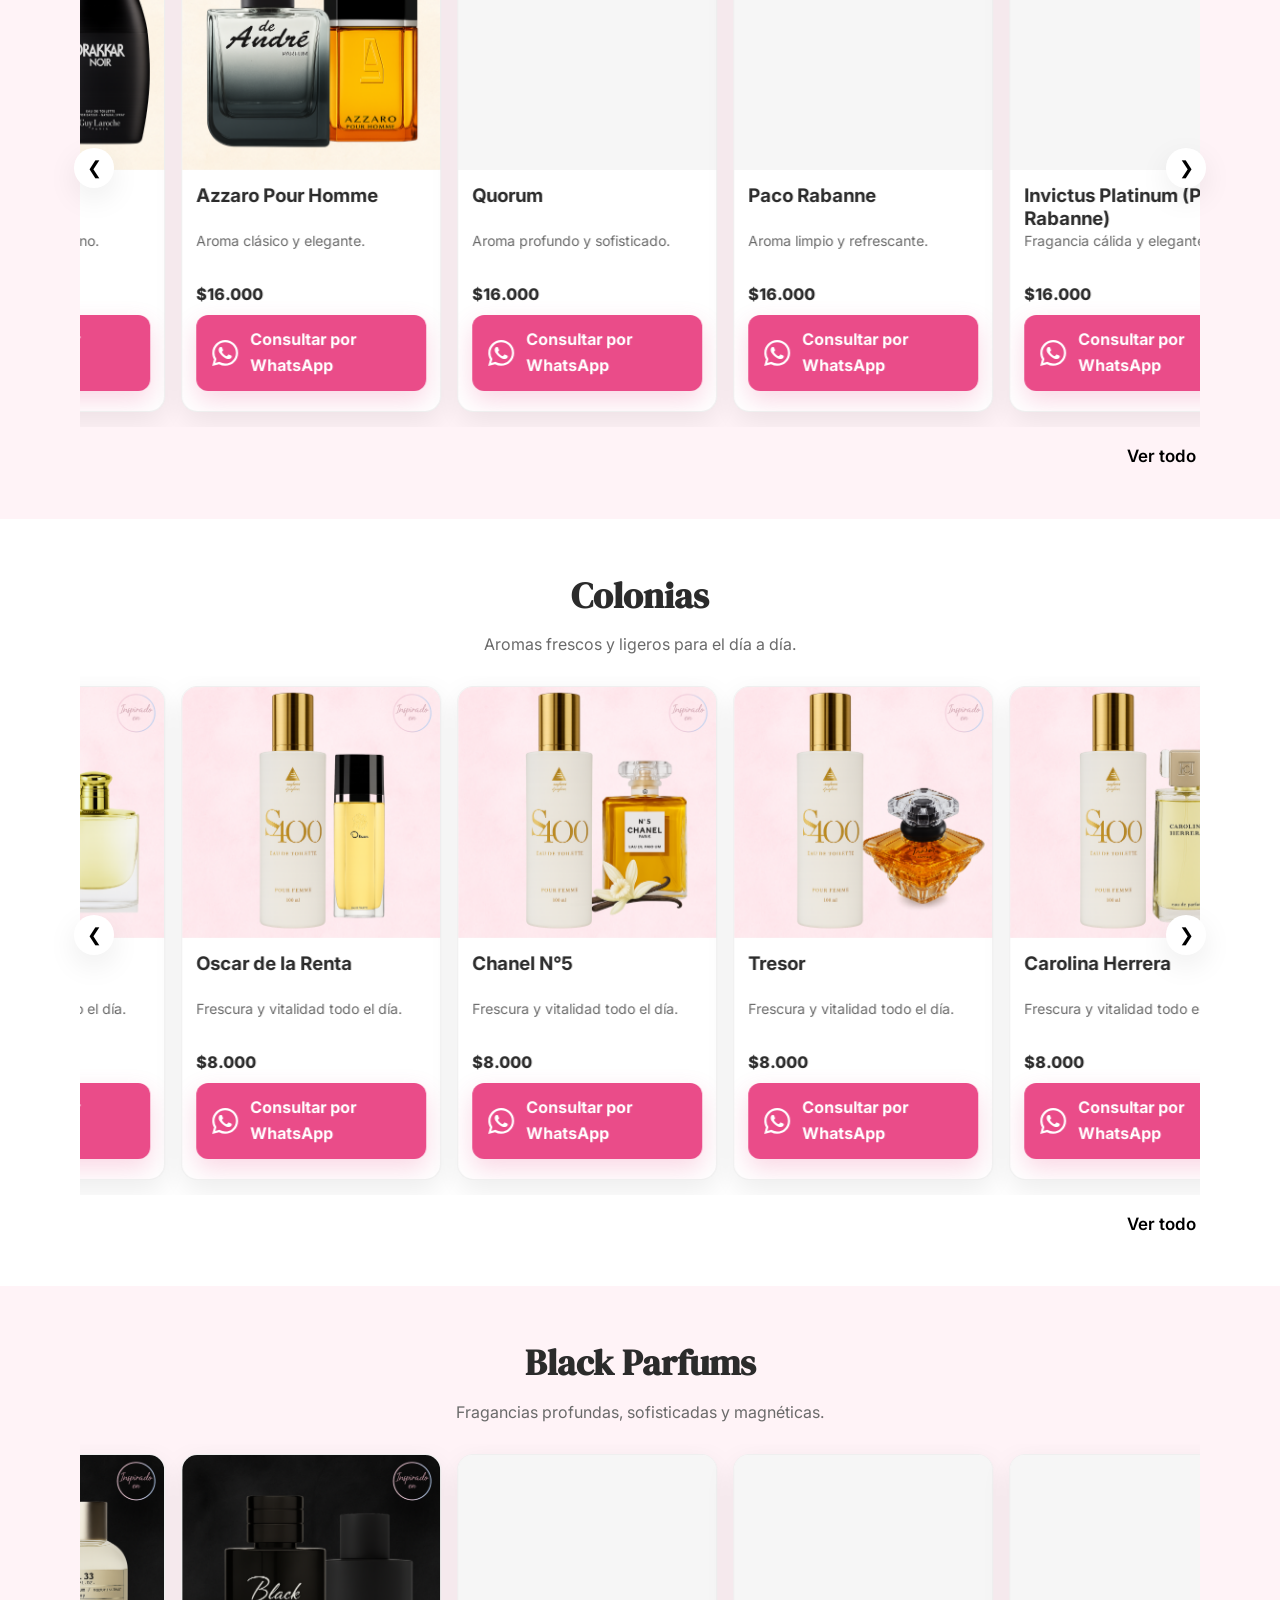
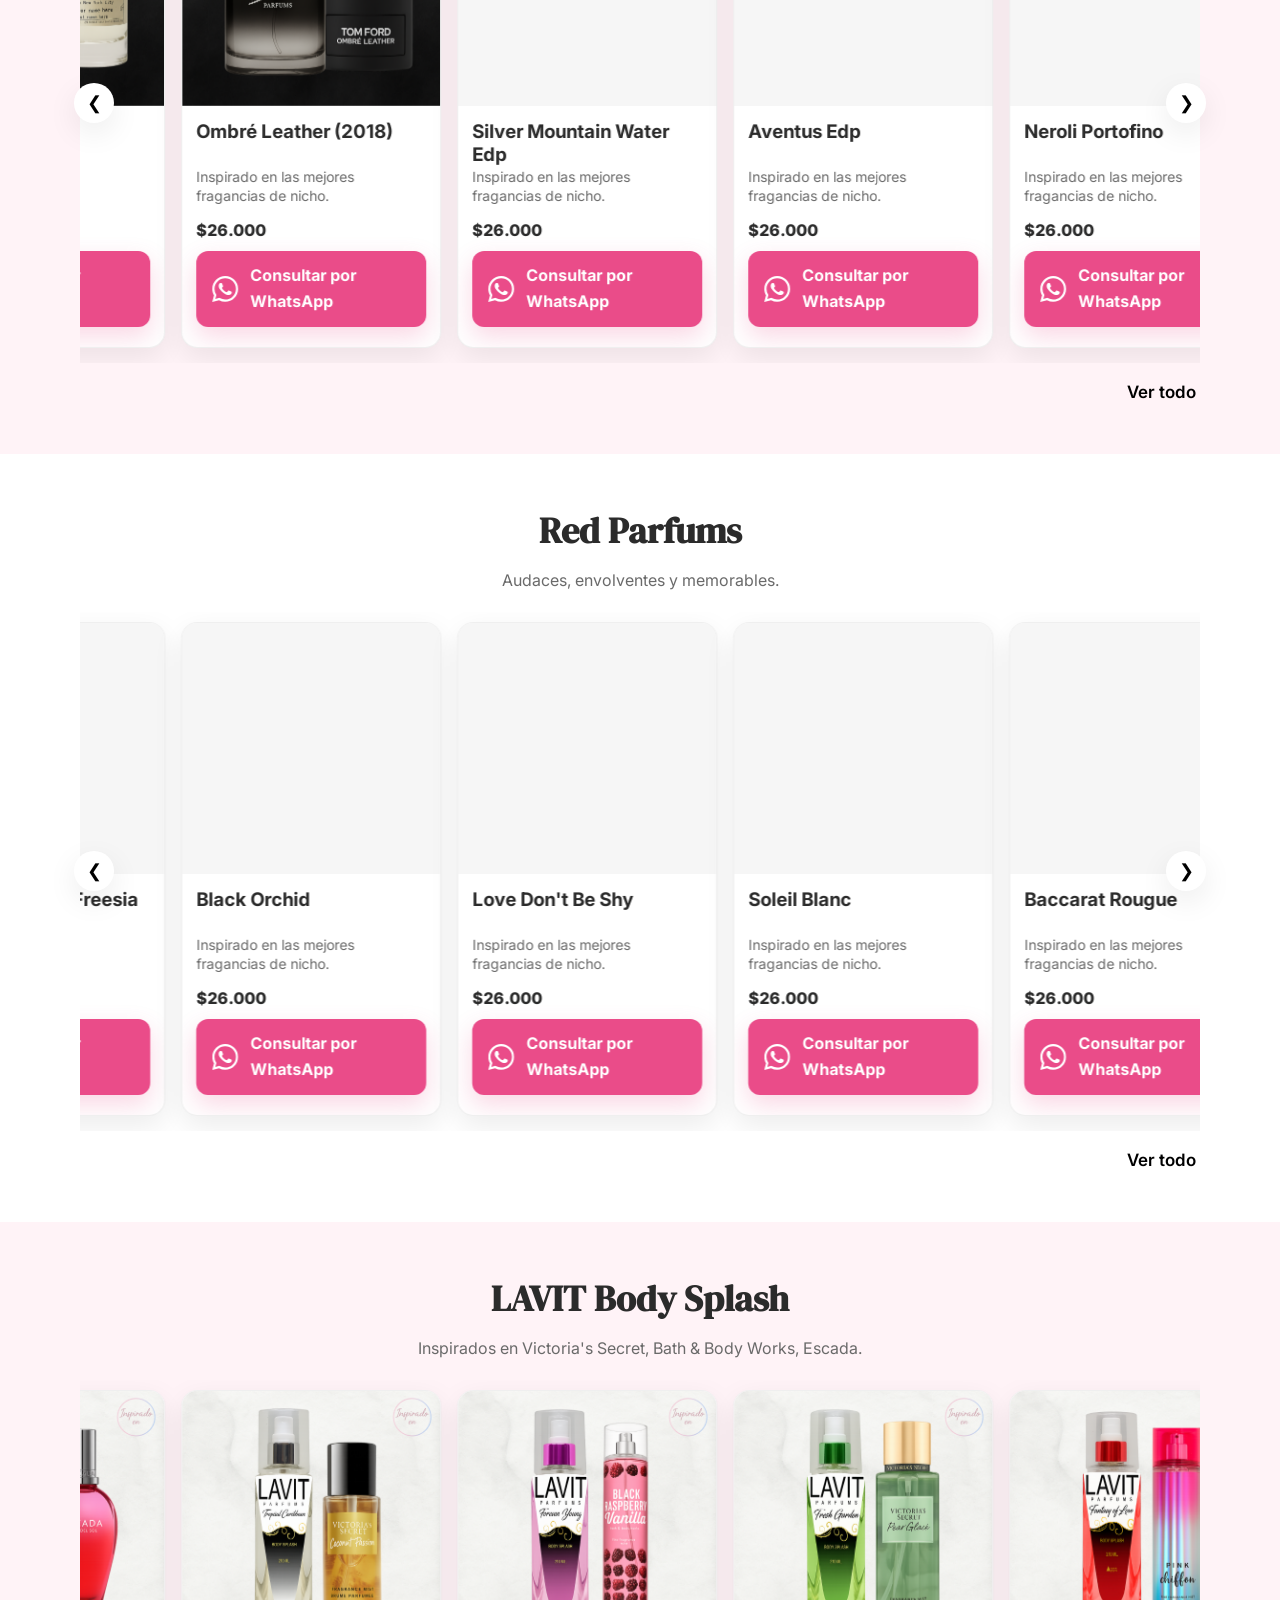
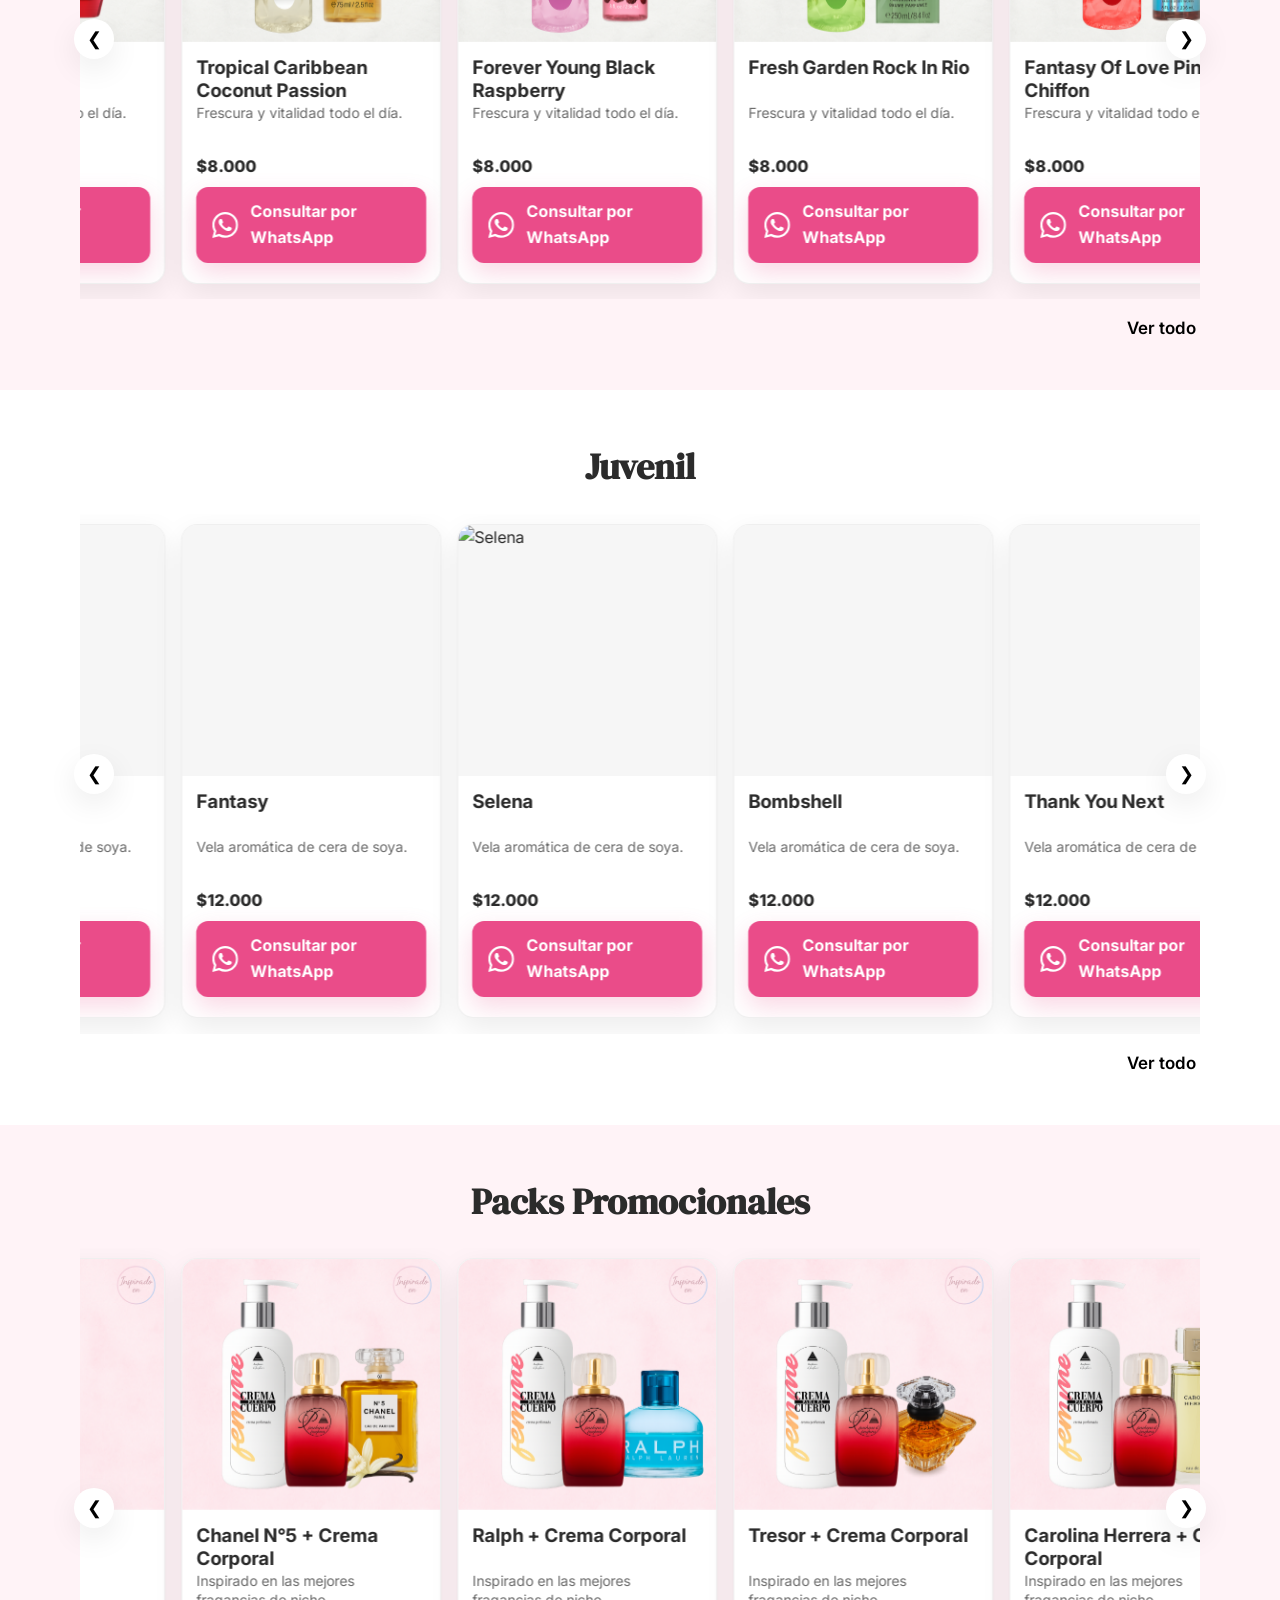
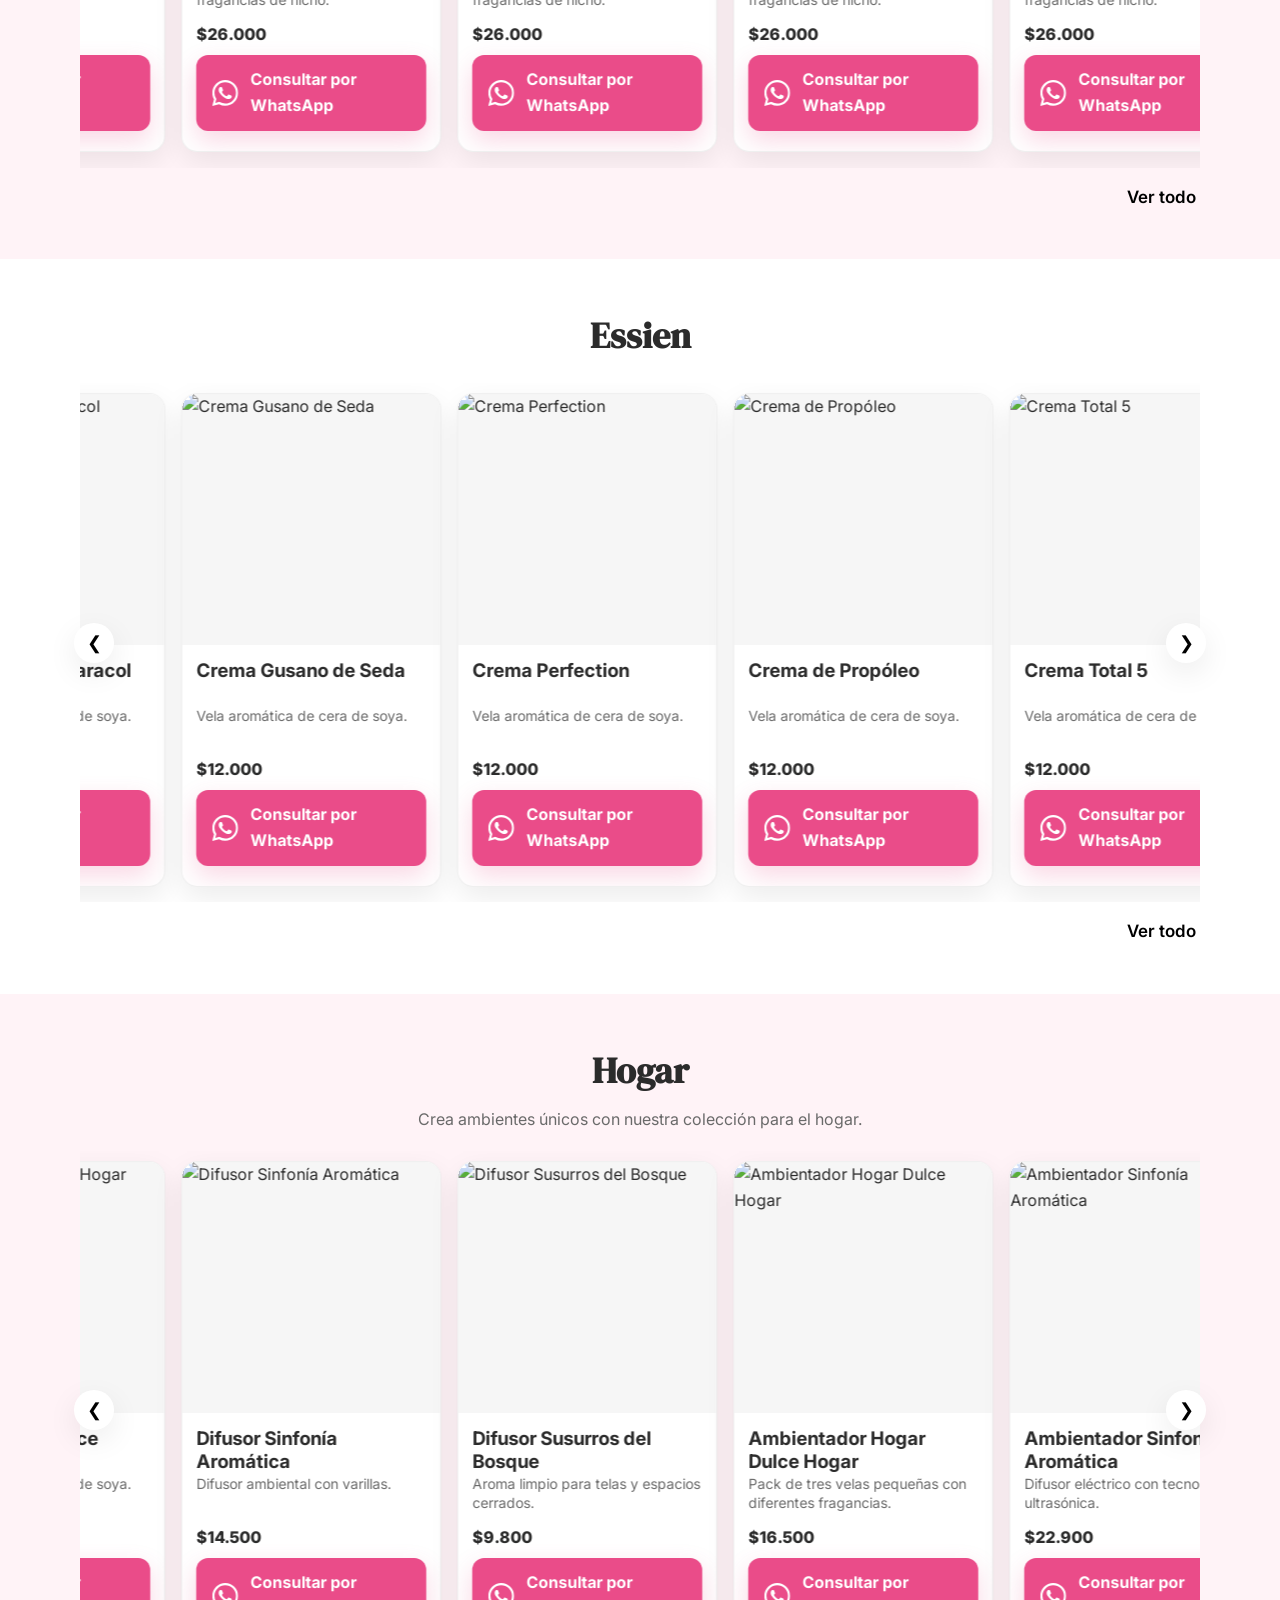
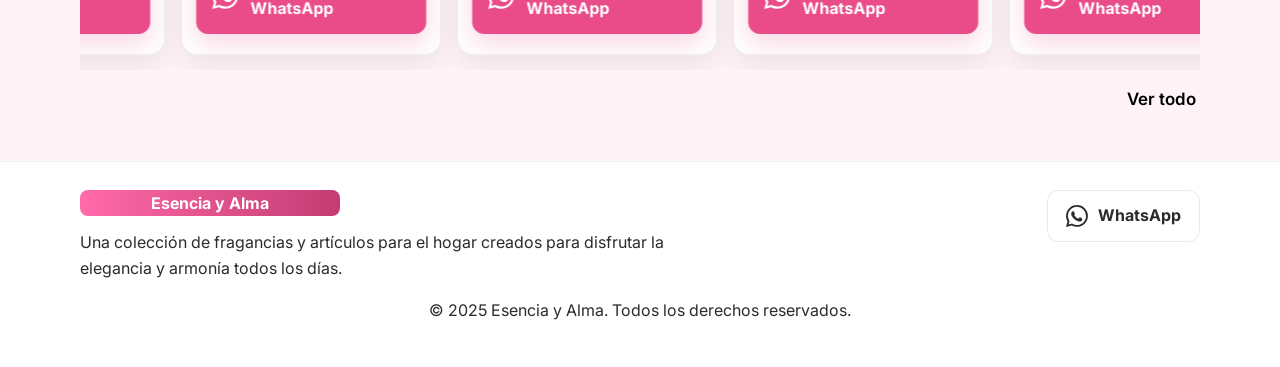
==== commit 69e9e3df: "Update index.html" ====
--- a/index.html
+++ b/index.html
@@ -90,6 +90,24 @@
     </div>
   </section>
 
+  <!-- BANNERS PROMOCIONALES HOME -->
+  <section class="catalog-promos">
+    <div class="promo-slider" id="promoSlider">
+      <button class="promo-arrow promo-prev" aria-label="Anterior">&#10094;</button>
+
+      <div class="promo-track">
+        <div class="promo-slide">
+          <img src="assets/banner/black_parfums.png" alt="Banner Black Parfums">
+        </div>
+        <div class="promo-slide">
+          <img src="assets/banner/red_parfums.png" alt="Banner Red Parfums">
+        </div>
+      </div>
+
+      <button class="promo-arrow promo-next" aria-label="Siguiente">&#10095;</button>
+    </div>
+  </section>
+
   <!-- SECCIONES DINÁMICAS -->
   <section id="mujer" class="catalog-section" data-category="women">
     <div class="container">
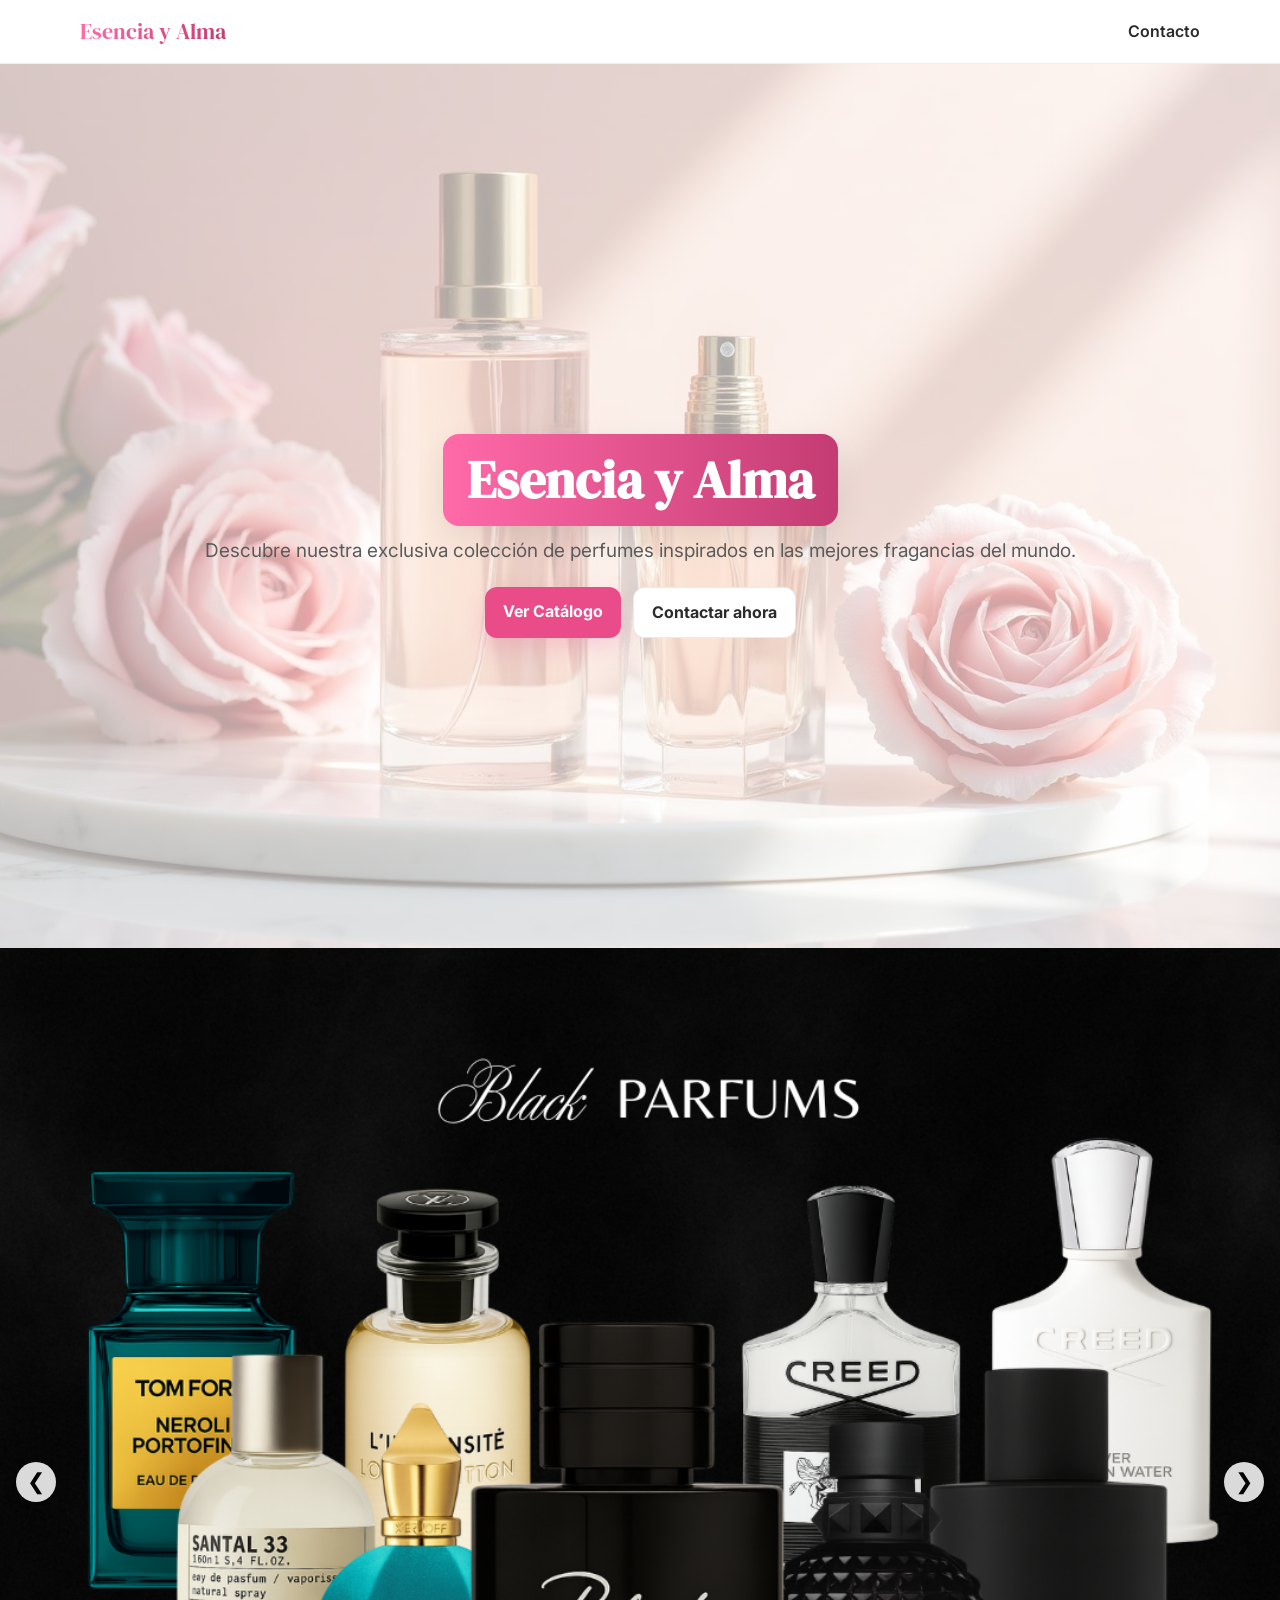
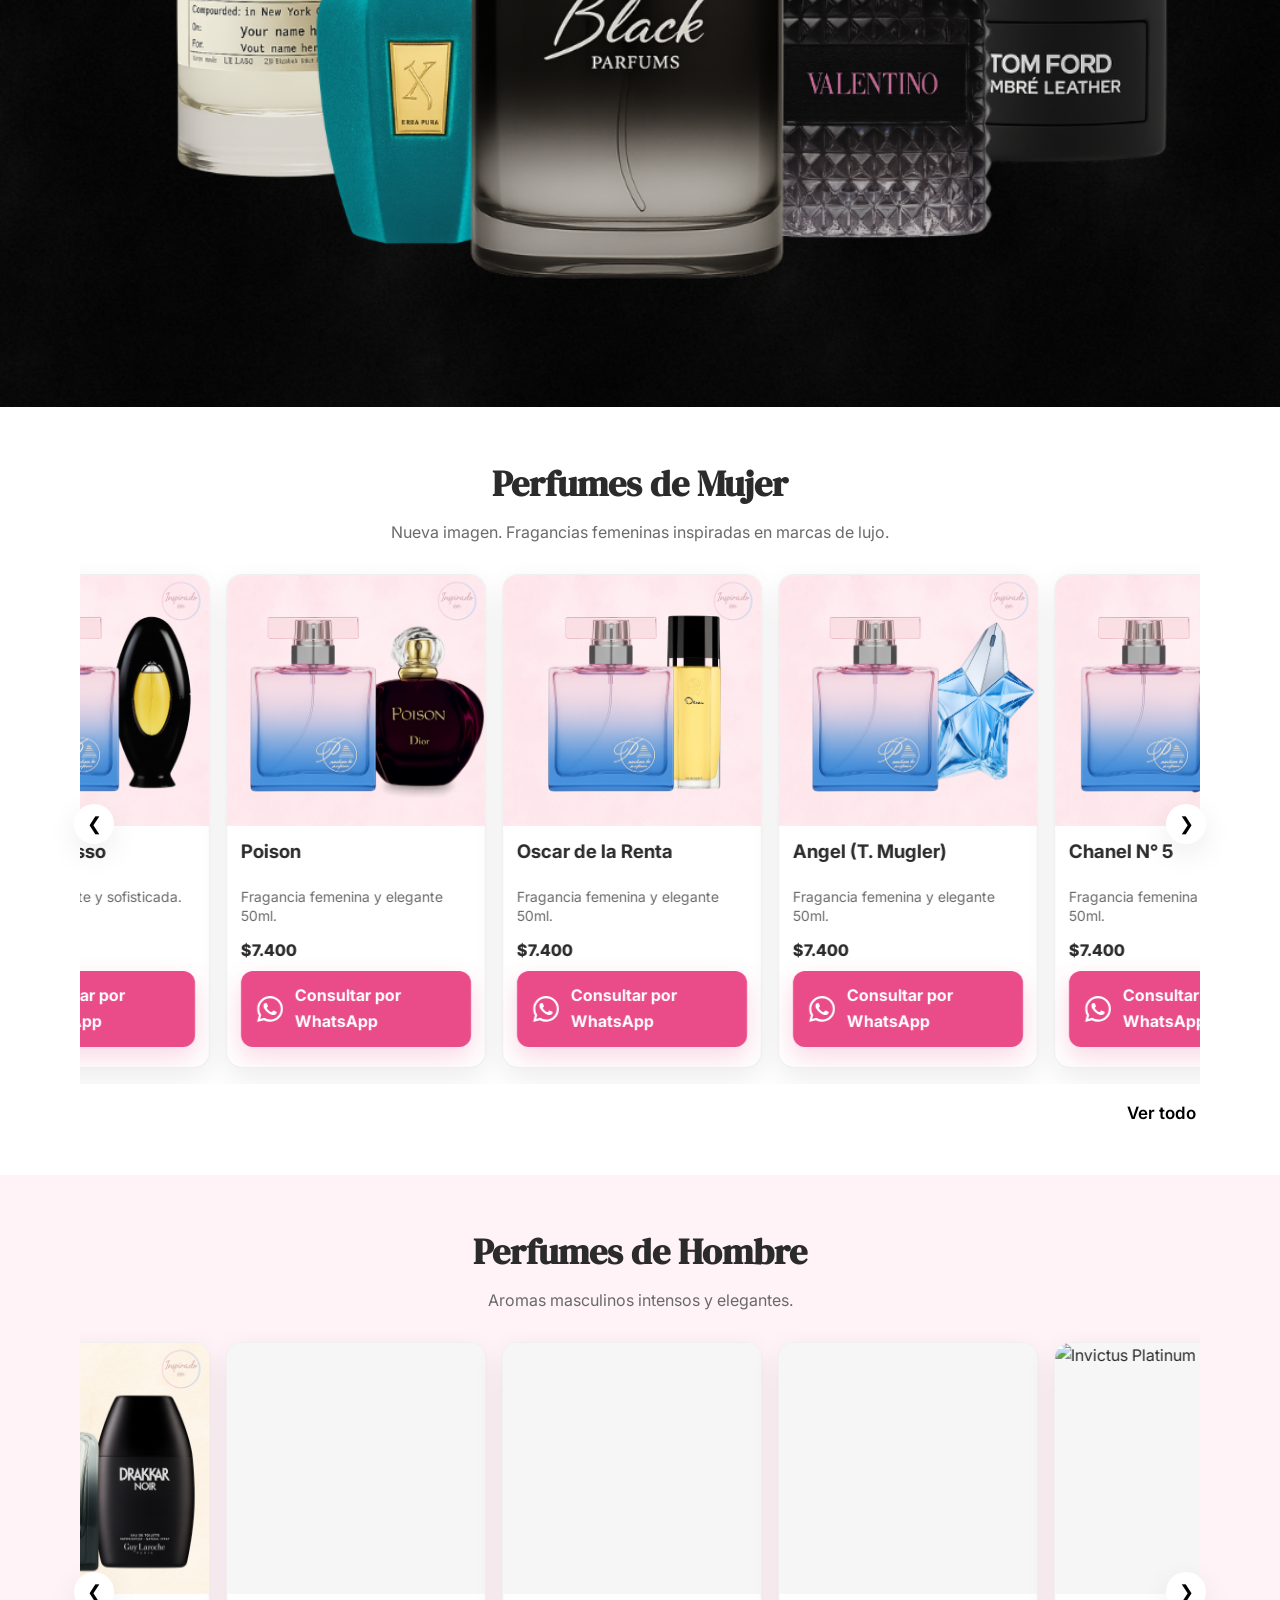
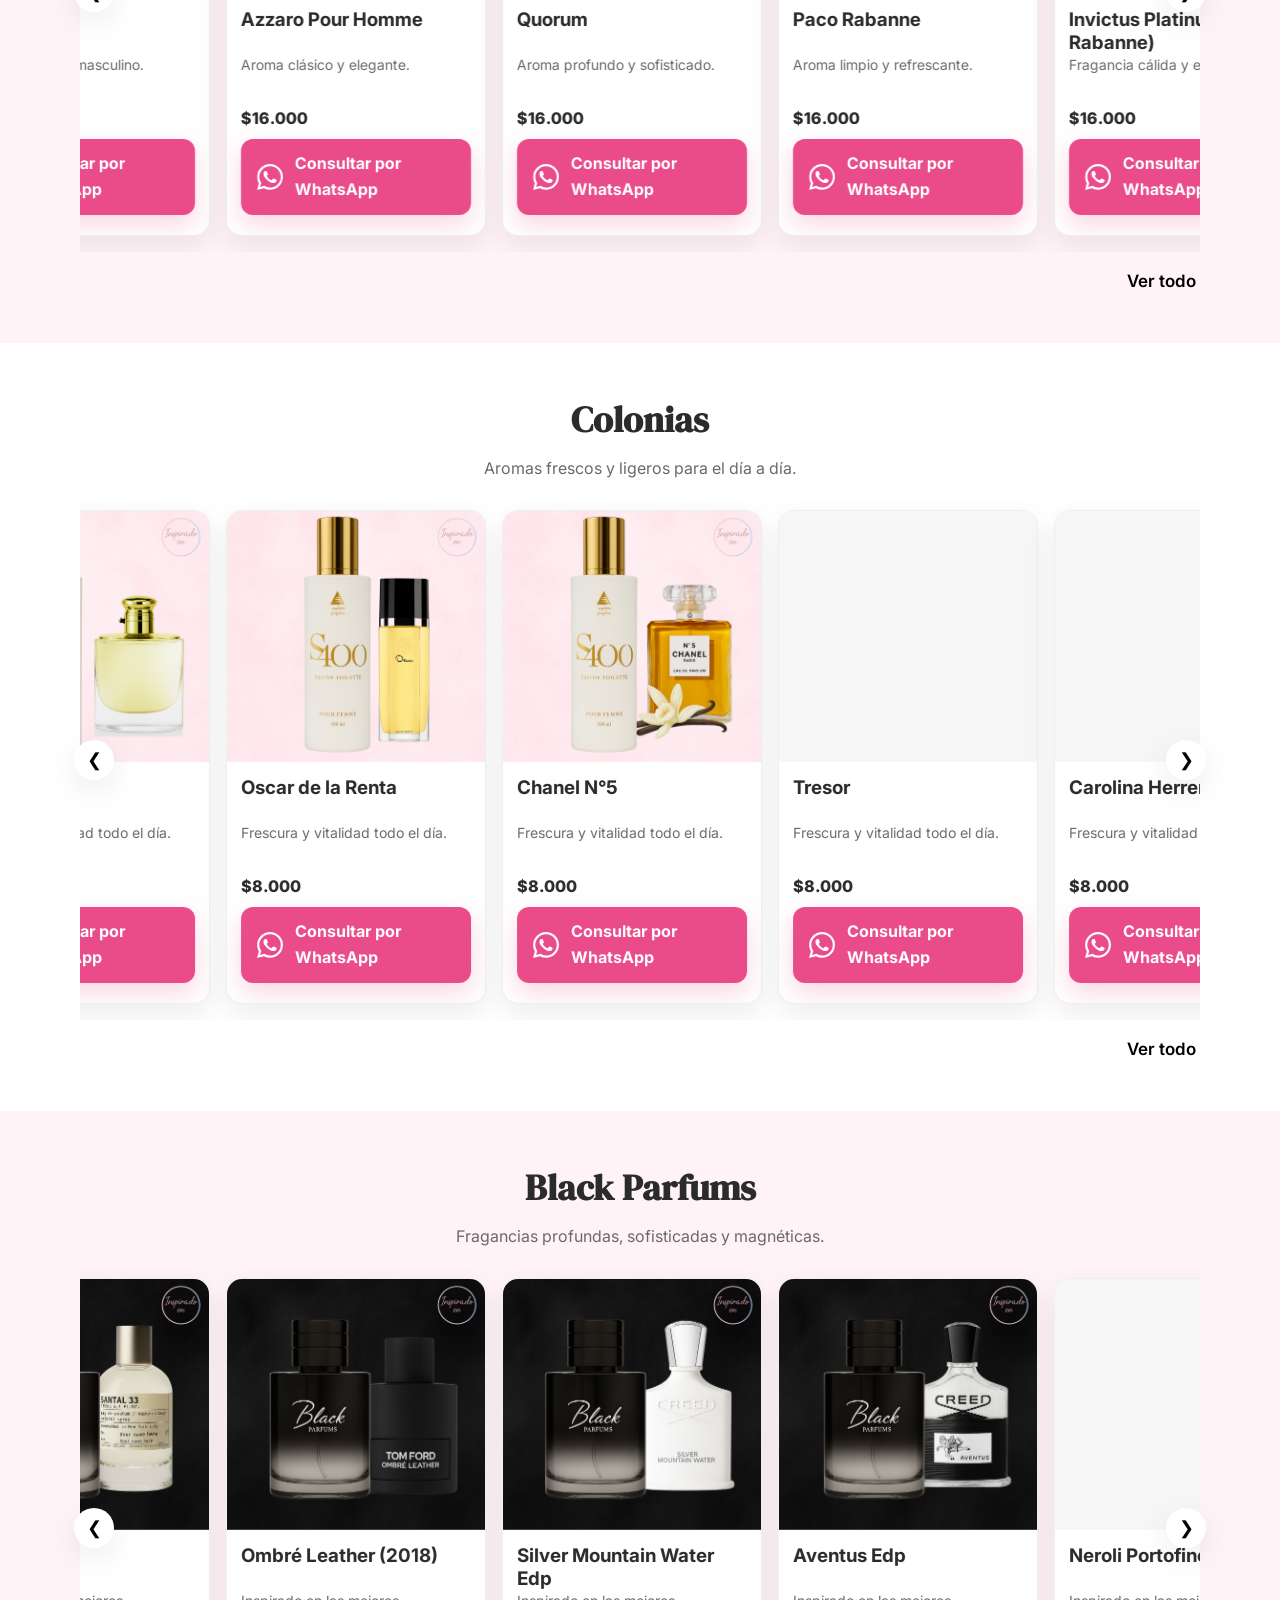
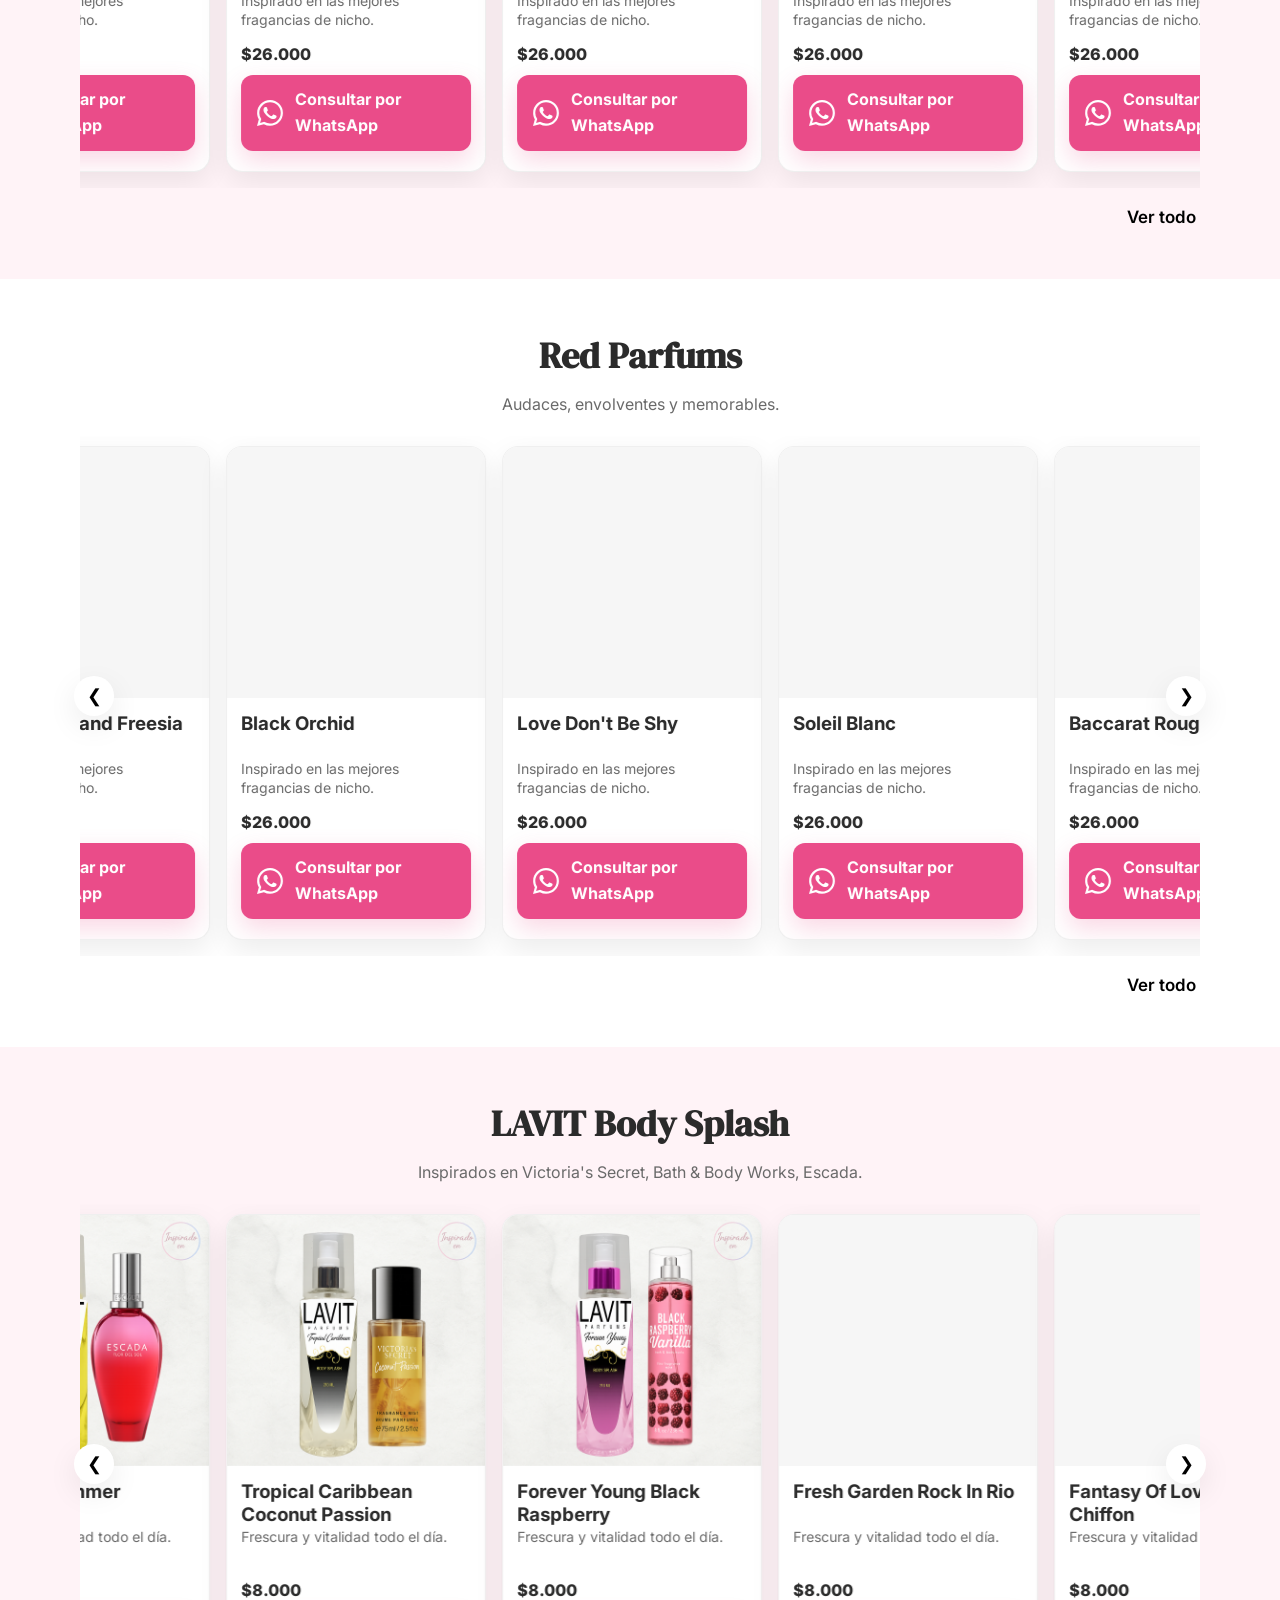
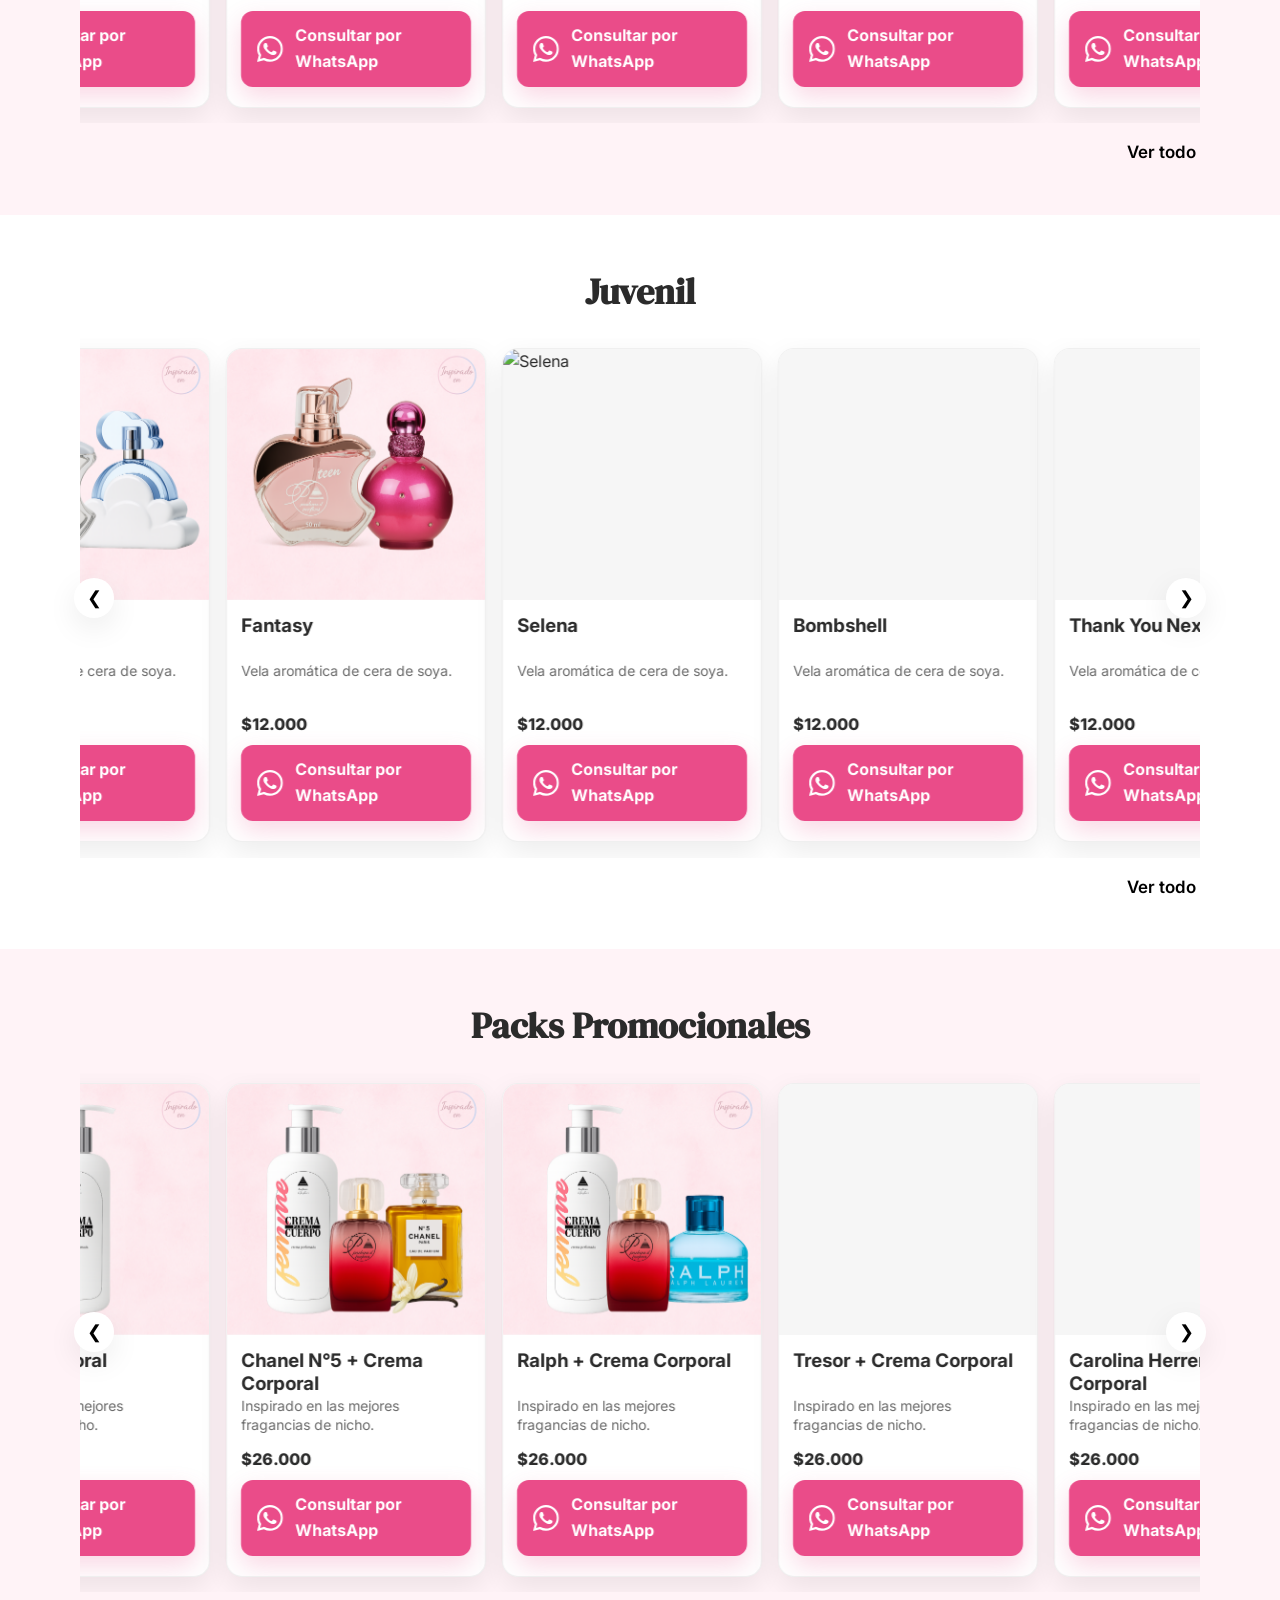
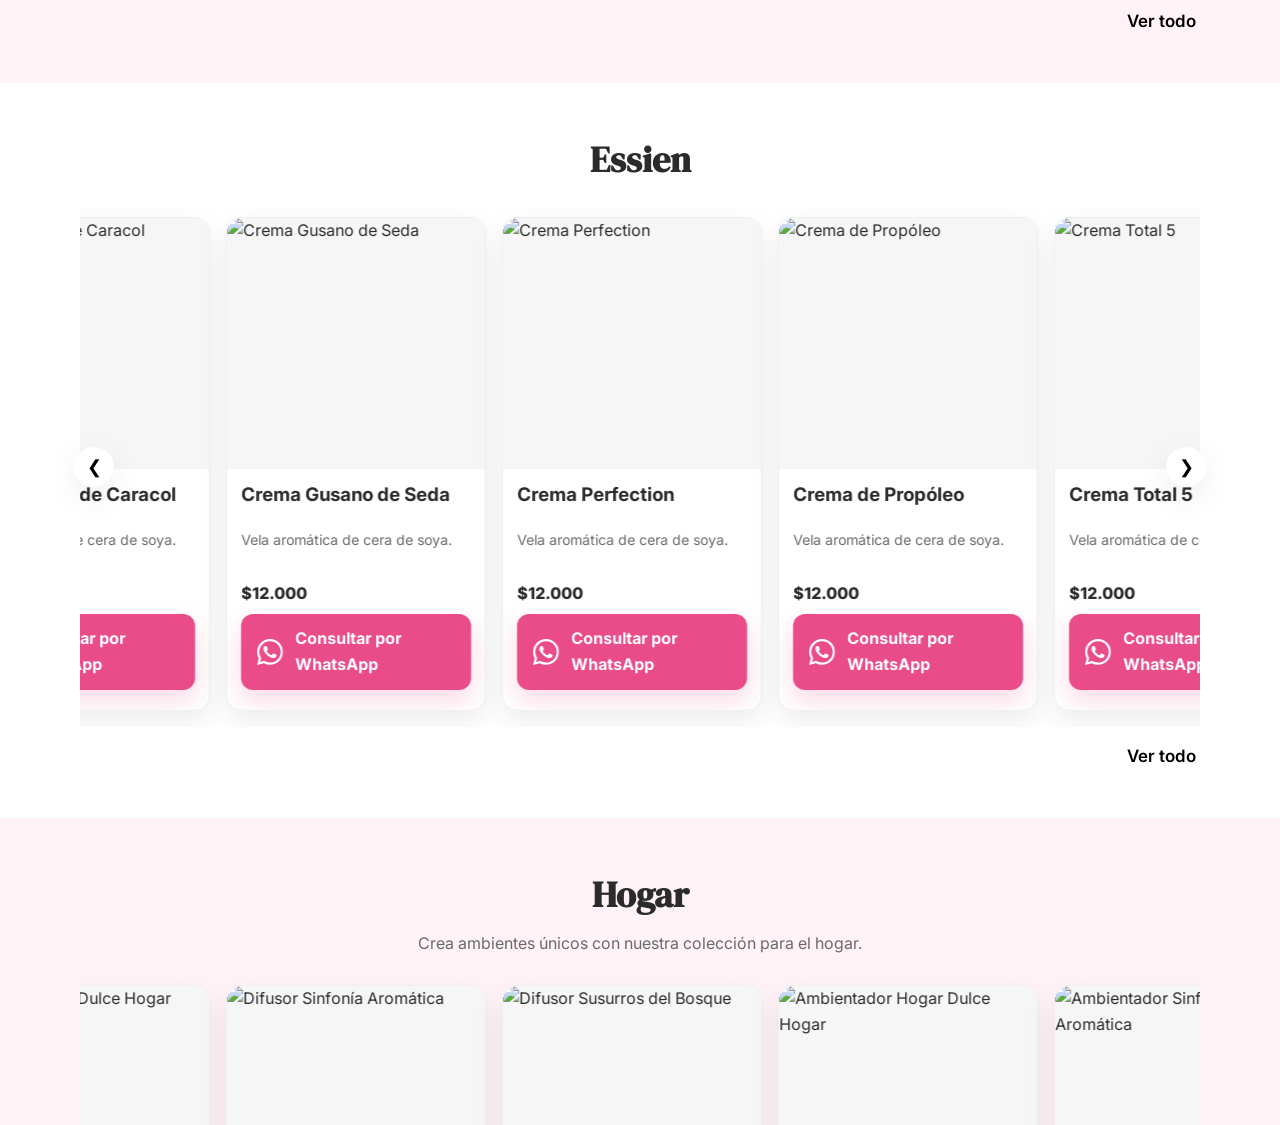
==== commit 4eeabee9: "Update index.html" ====
--- a/index.html
+++ b/index.html
@@ -97,10 +97,18 @@
 
       <div class="promo-track">
         <div class="promo-slide">
-          <img src="assets/banner/black_parfums.png" alt="Banner Black Parfums">
+          <picture>
+            <!-- versión móvil -->
+            <source srcset="assets/banner/black_parfums_movil.png" media="(max-width: 768px)">
+            <!-- versión escritorio -->
+            <img src="assets/banner/black_parfums.png" alt="Banner Black Parfums">
+          </picture>
         </div>
         <div class="promo-slide">
-          <img src="assets/banner/red_parfums.png" alt="Banner Red Parfums">
+          <picture>
+            <source srcset="assets/banner/red_parfums_movil.png" media="(max-width: 768px)">
+            <img src="assets/banner/red_parfums.png" alt="Banner Red Parfums">
+          </picture>
         </div>
       </div>
 
@@ -221,7 +229,7 @@
         <div class="footer__contact">
           <a class="btn btn-ghost" id="whatsapp-cta" target="_blank" href="#" style="display:inline-flex;align-items:center;gap:10px;">
             <svg width="22" height="22" viewBox="0 0 16 16" aria-hidden="true" focusable="false">
-              <path fill="currentColor" d="M13.601 2.326A7.85 7.85 0 0 0 7.994 0C3.627 0 .068 3.558.064 7.926c0 1.399.366 2.76 1.057 3.965L0 16l4.204-1.102a7.9 7.9 0 0 0 3.79.965h.004c4.368 0 7.926-3.558 7.93-7.93A7.9 7.9 0 0 0 13.6 2.326zM7.994 14.521a6.6 6.6 0 0 1-3.356-.92l-.24-.144-2.494.654.666-2.433-.156-.251a6.56 6.56 0 0 1-1.007-3.505c0-3.626 2.957-6.584 6.591-6.584a6.56 6.56 0 0 1 4.66 1.931 6.56 6.56 0 0 1 1.928 4.66c-.004 3.639-2.961 6.592-6.592 6.592m3.615-4.934c-.197-.099-1.17-.578-1.353-.646-.182-.065-.315-.099-.445.099-.133.197-.513.646-.627.775-.114.133-.232.148-.43.05-.197-.1-.836-.308-1.592-.985-.59-.525-.985-1.175-1.103-1.372-.114-.198-.011-.304.088-.403.087-.088.197-.232.296-.346.65-.134.034-.248-.015-.347-.05-.099-.445-1.076-.612-1.47-.16-.389-.323-.335-.445-.34-.114-.007-.247-.007-.38-.007a.73.73 0 0 0-.529.247c-.182.198-.691.677-.691 1.654s.71 1.916.81 2.049c.098.133 1.394 2.132 3.383 2.992.47.205.84.326 1.129.418.475.152.904.129 1.246.08.38-.058 1.171-.48 1.338-.943.164-.464.164-.86.114-.943-.049-.084-.182-.133-.38-.232"/>
+              <path fill="currentColor" d="M13.601 2.326A7.85 7.85 0 0 0 7.994 0C3.627 0 .068 3.558.064 7.926c0 1.399.366 2.76 1.057 3.965L0 16l4.204-1.102a7.9 7.9 0 0 0 3.79.965h.004c4.368 0 7.926-3.558 7.93-7.93A7.9 7.9 0 0 0 13.6 2.326zM7.994 14.521a6.6 6.6 0 0 1-3.356-.92l-.24-.144-2.494.654.666-2.433-.156-.251a6.56 6.56 0 0 1-1.007-3.505c0-3.626 2.957-6.584 6.591-6.584a6.56 6.56 0 0 1 4.66 1.931 6.56 6.56 0 0 1 1.928 4.66c-.004 3.639-2.961 6.592-6.592 6.592m3.615-4.934c-.197-.099-1.17-.578-1.353-.646-.182-.065-.315-.099-.445.099-.133.197-.513.646-.627.775-.114.133-.232.148-.43.05-.197-.1-.836-.308-1.592-.985-.59-.525-.985-1.175-1.103-1.372-.114-.198-.011-.304.088-.403.087-.088.197-.232.296-.346.1-.114.133-.198.198-.33.065-.134.034-.248-.015-.347-.05-.099-.445-1.076-.612-1.47-.16-.389-.323-.335-.445-.34-.114-.007-.247-.007-.38-.007a.73.73 0 0 0-.529.247c-.182.198-.691.677-.691 1.654s.71 1.916.81 2.049c.098.133 1.394 2.132 3.383 2.992.47.205.84.326 1.129.418.475.152.904.129 1.246.08.38-.058 1.171-.48 1.338-.943.164-.464.164-.86.114-.943-.049-.084-.182-.133-.38-.232"/>
             </svg>
             WhatsApp
           </a>
--- a/css/site.css
+++ b/css/site.css
@@ -117,25 +117,11 @@
 .sec-link--bottom:hover{ color:#000; }
 
 /* Puente suave hero → primera sección (sin línea) */
+/* Mantenemos solo el ajuste de posición; quitamos el degradado */
 #mujer.catalog-section{
   position:relative;
   margin-top:-48px;
   padding-top:48px;
-}
-#mujer.catalog-section::before{
-  content:"";
-  position:absolute;
-  left:0; right:0; top:-48px;
-  height:48px;
-  background:linear-gradient(
-    to bottom,
-    rgba(255,255,255,0) 0%,
-    rgba(255,255,255,0.55) 38%,
-    rgba(255,243,247,0.85) 70%,
-    var(--soft) 100%
-  );
-  pointer-events:none;
-  z-index:0;
 }
 
 /* CARRUSEL */
@@ -260,6 +246,72 @@
   .nav-btn.next{right:2px}
 }
 
+/* ===== BANNERS PROMOCIONALES HOME ===== */
+.catalog-promos{
+  width:100%;
+  background-color:#fdeef4; /* tono suave que combina con la marca */
+  margin-top:-16px;          /* subimos el bloque para tapar la franja rosa */
+  padding:0 0 40px;          /* sin padding arriba, solo abajo */
+}
+.promo-slider{
+  position:relative;
+  width:100%;
+  overflow:hidden;
+  left:50%;
+  transform:translateX(-50%);
+}
+.promo-track{
+  display:flex;
+  transition:transform 0.5s ease;
+}
+.promo-slide{
+  flex:0 0 100%;
+}
+.promo-slide img{
+  width:100%;
+  height:auto;   /* muestra la imagen completa, sin recortes */
+  display:block;
+}
+.promo-arrow{
+  position:absolute;
+  top:50%;
+  transform:translateY(-50%);
+  border:none;
+  background:rgba(255,255,255,0.85);
+  width:40px;
+  height:40px;
+  border-radius:999px;
+  display:flex;
+  align-items:center;
+  justify-content:center;
+  font-size:22px;
+  cursor:pointer;
+  box-shadow:0 6px 16px rgba(0,0,0,0.12);
+  transition:background 0.2s ease, transform 0.2s ease, box-shadow 0.2s ease;
+  z-index:2;
+}
+.promo-arrow:hover{
+  background:#ffffff;
+  transform:translateY(-50%) scale(1.05);
+  box-shadow:0 10px 24px rgba(0,0,0,0.18);
+}
+.promo-prev{left:16px;}
+.promo-next{right:16px;}
+
+@media (max-width:768px){
+  .catalog-promos{
+    margin-top:-16px;    /* mismo ajuste en móvil */
+    padding:0 0 28px;    /* sin espacio rosa arriba */
+  }
+  .promo-arrow{
+    width:32px;
+    height:32px;
+    font-size:18px;
+  }
+  .promo-prev{left:8px;}
+  .promo-next{right:8px;}
+}
+
 /* FOOTER */
 .footer{
   padding:28px 0;
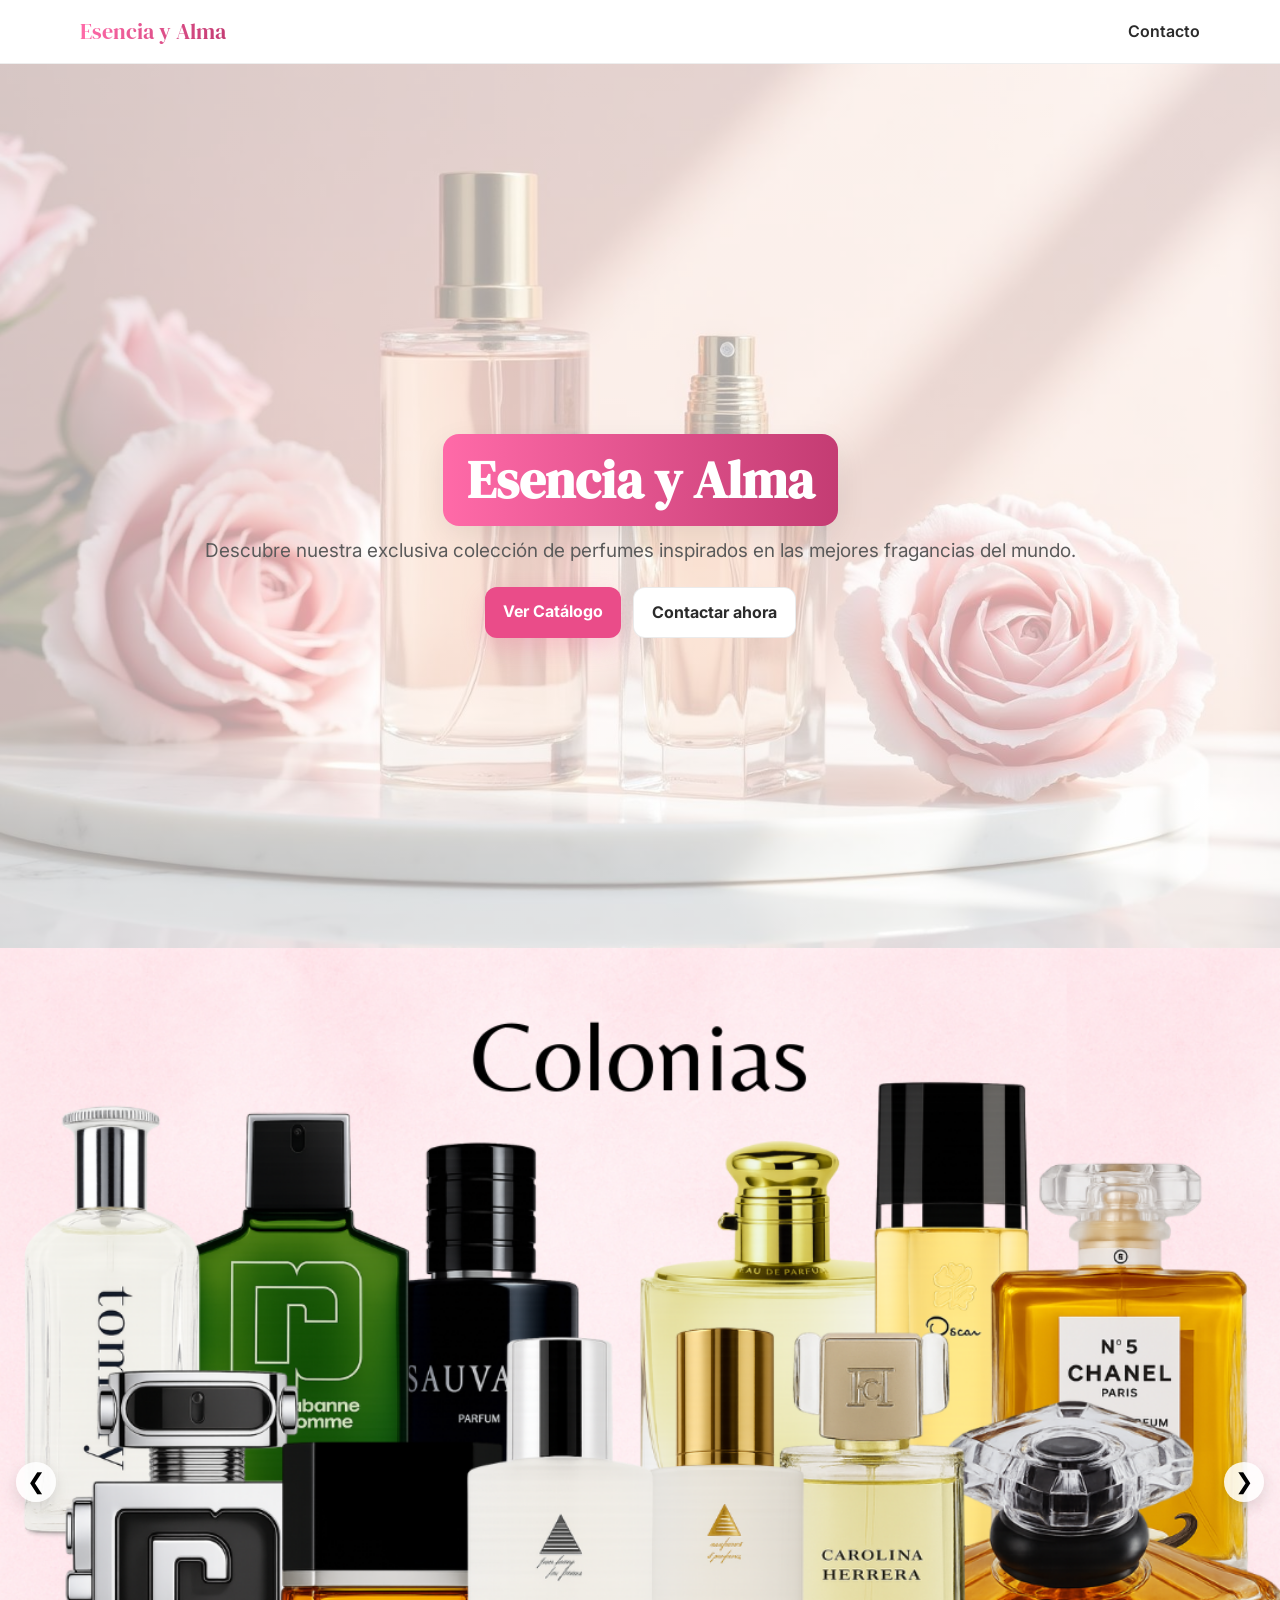
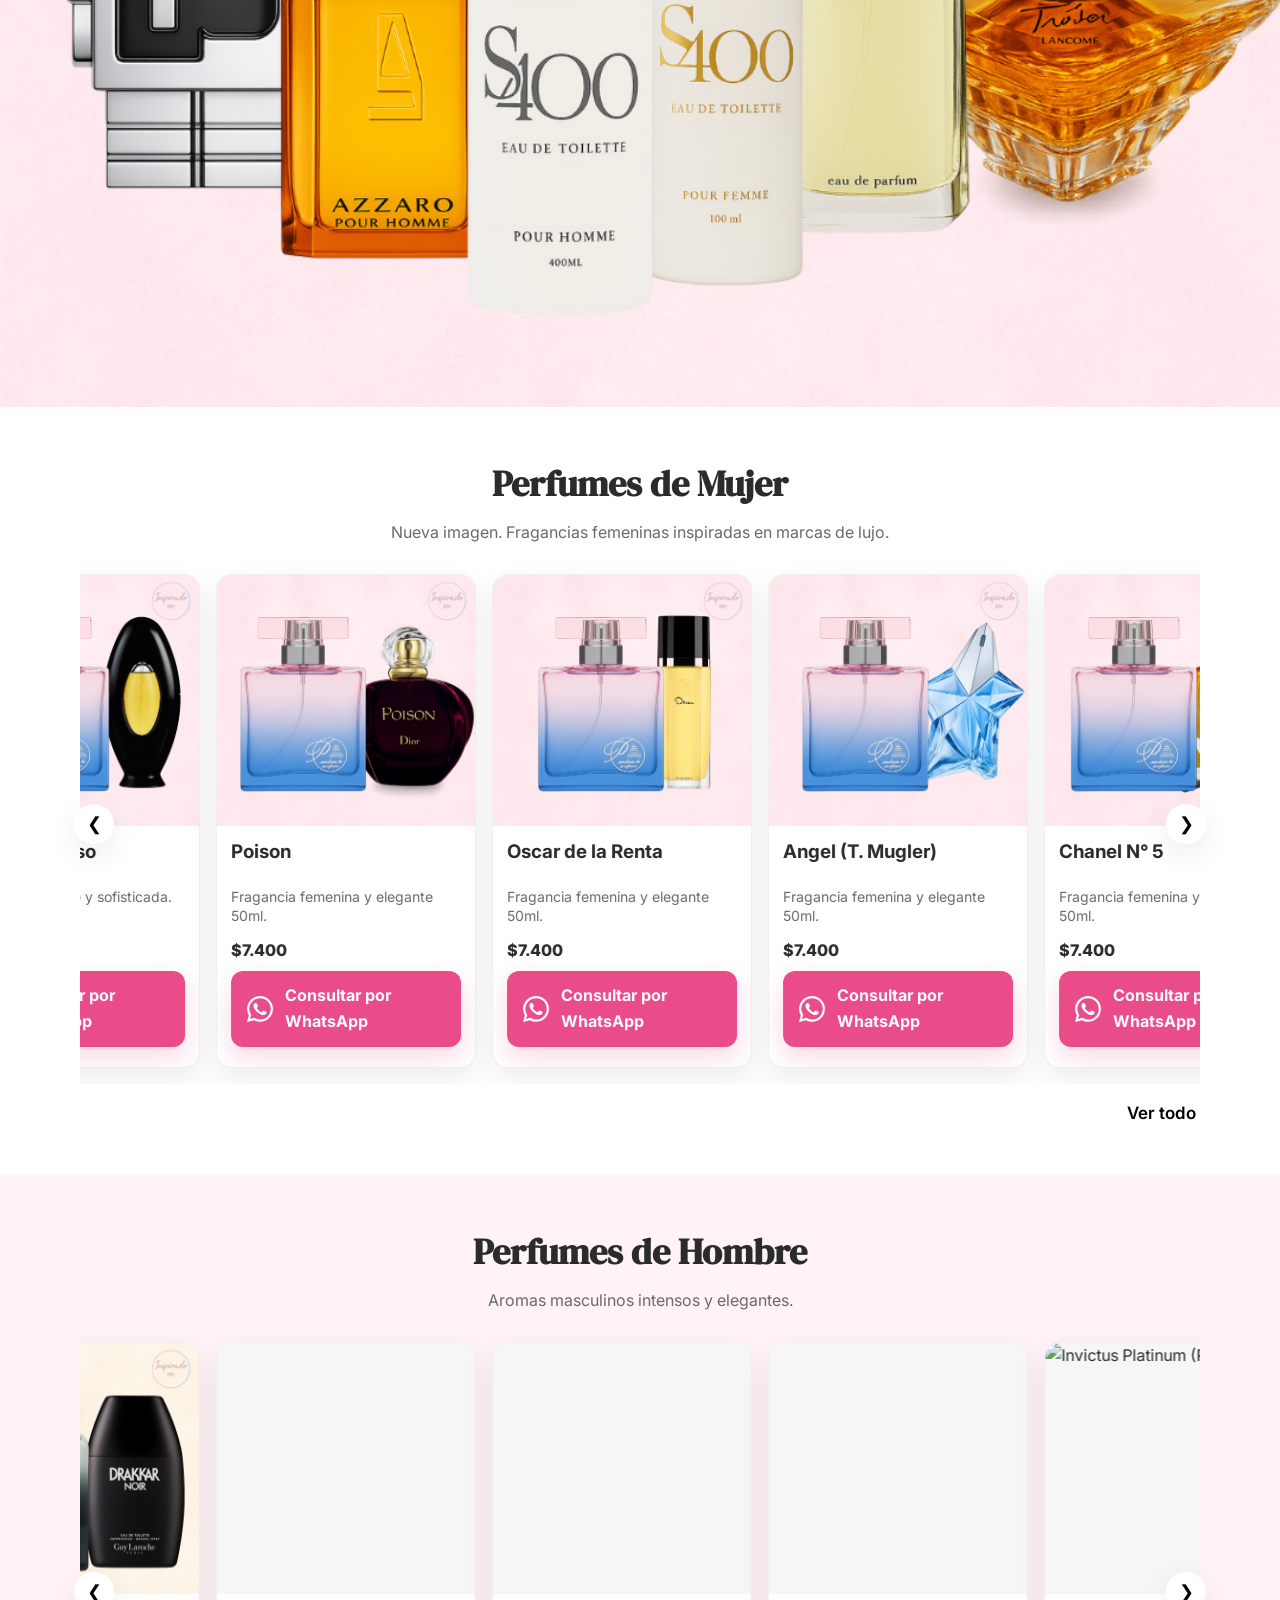
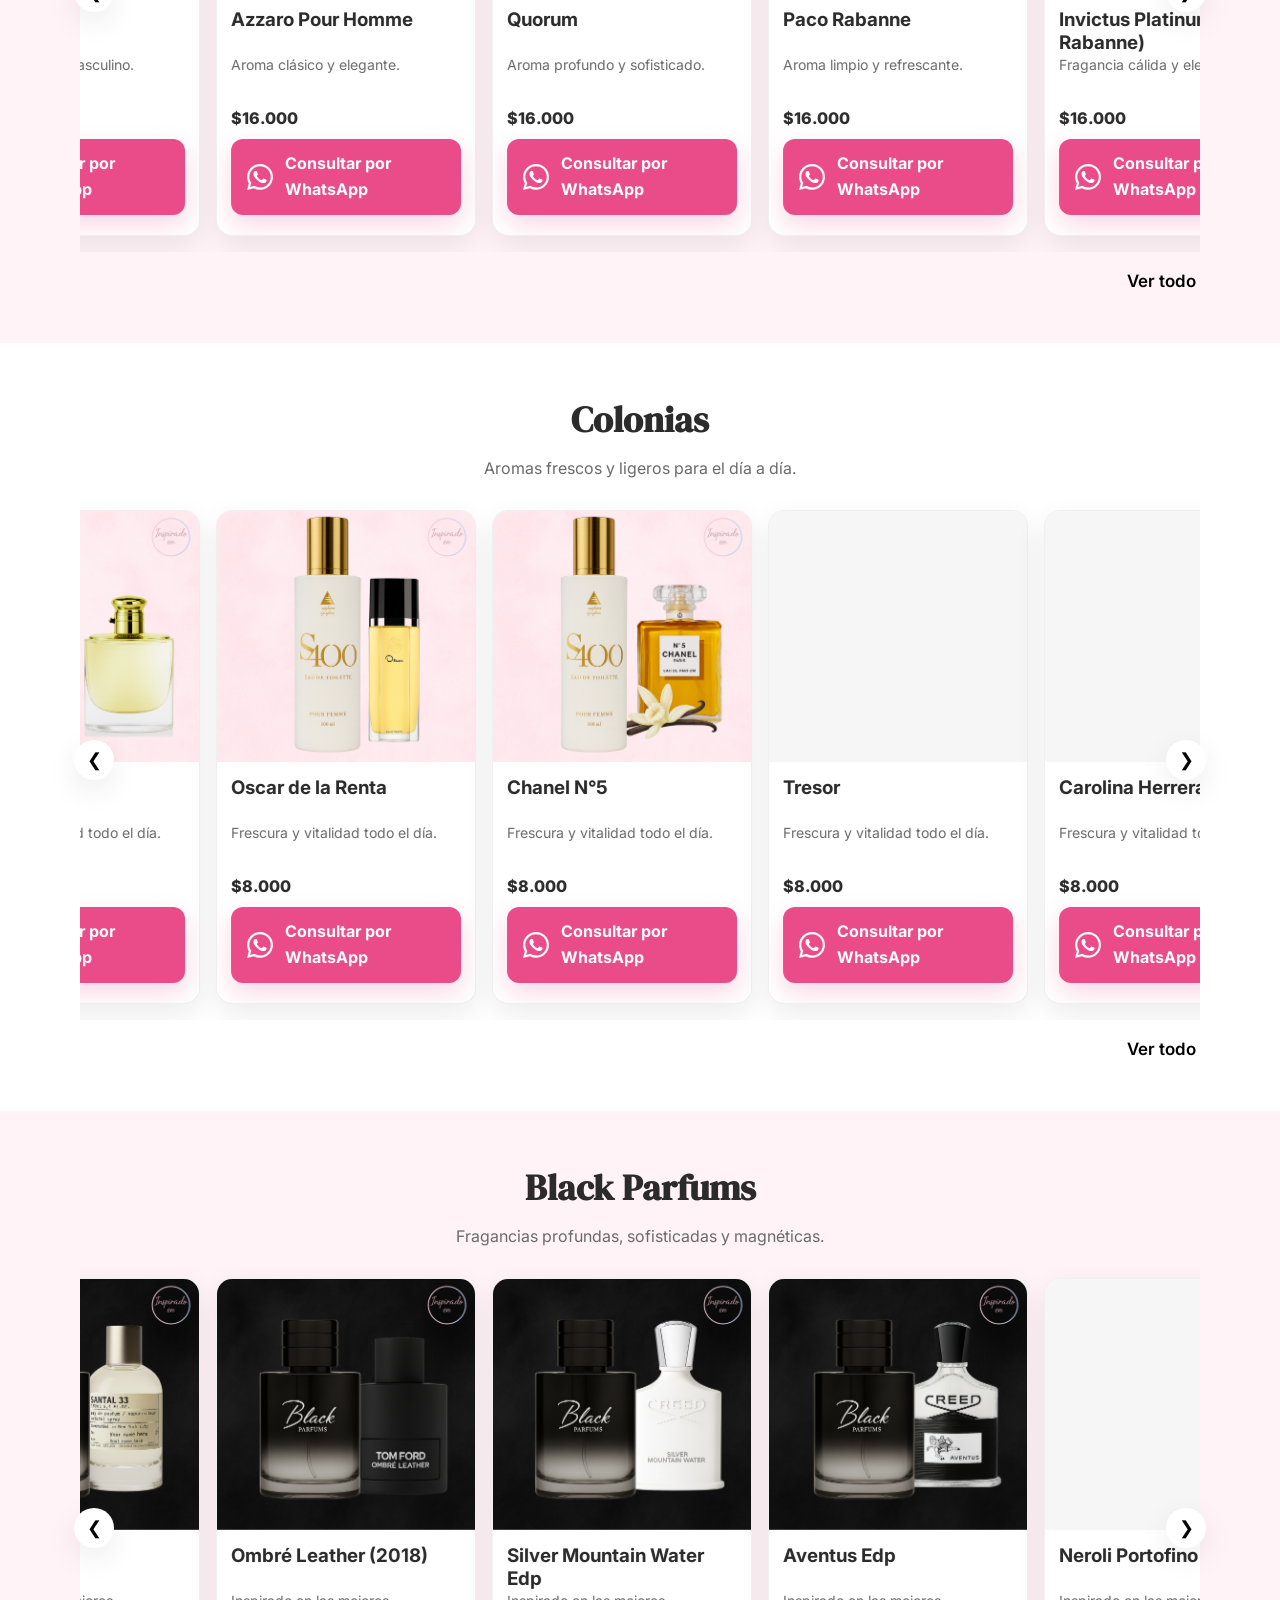
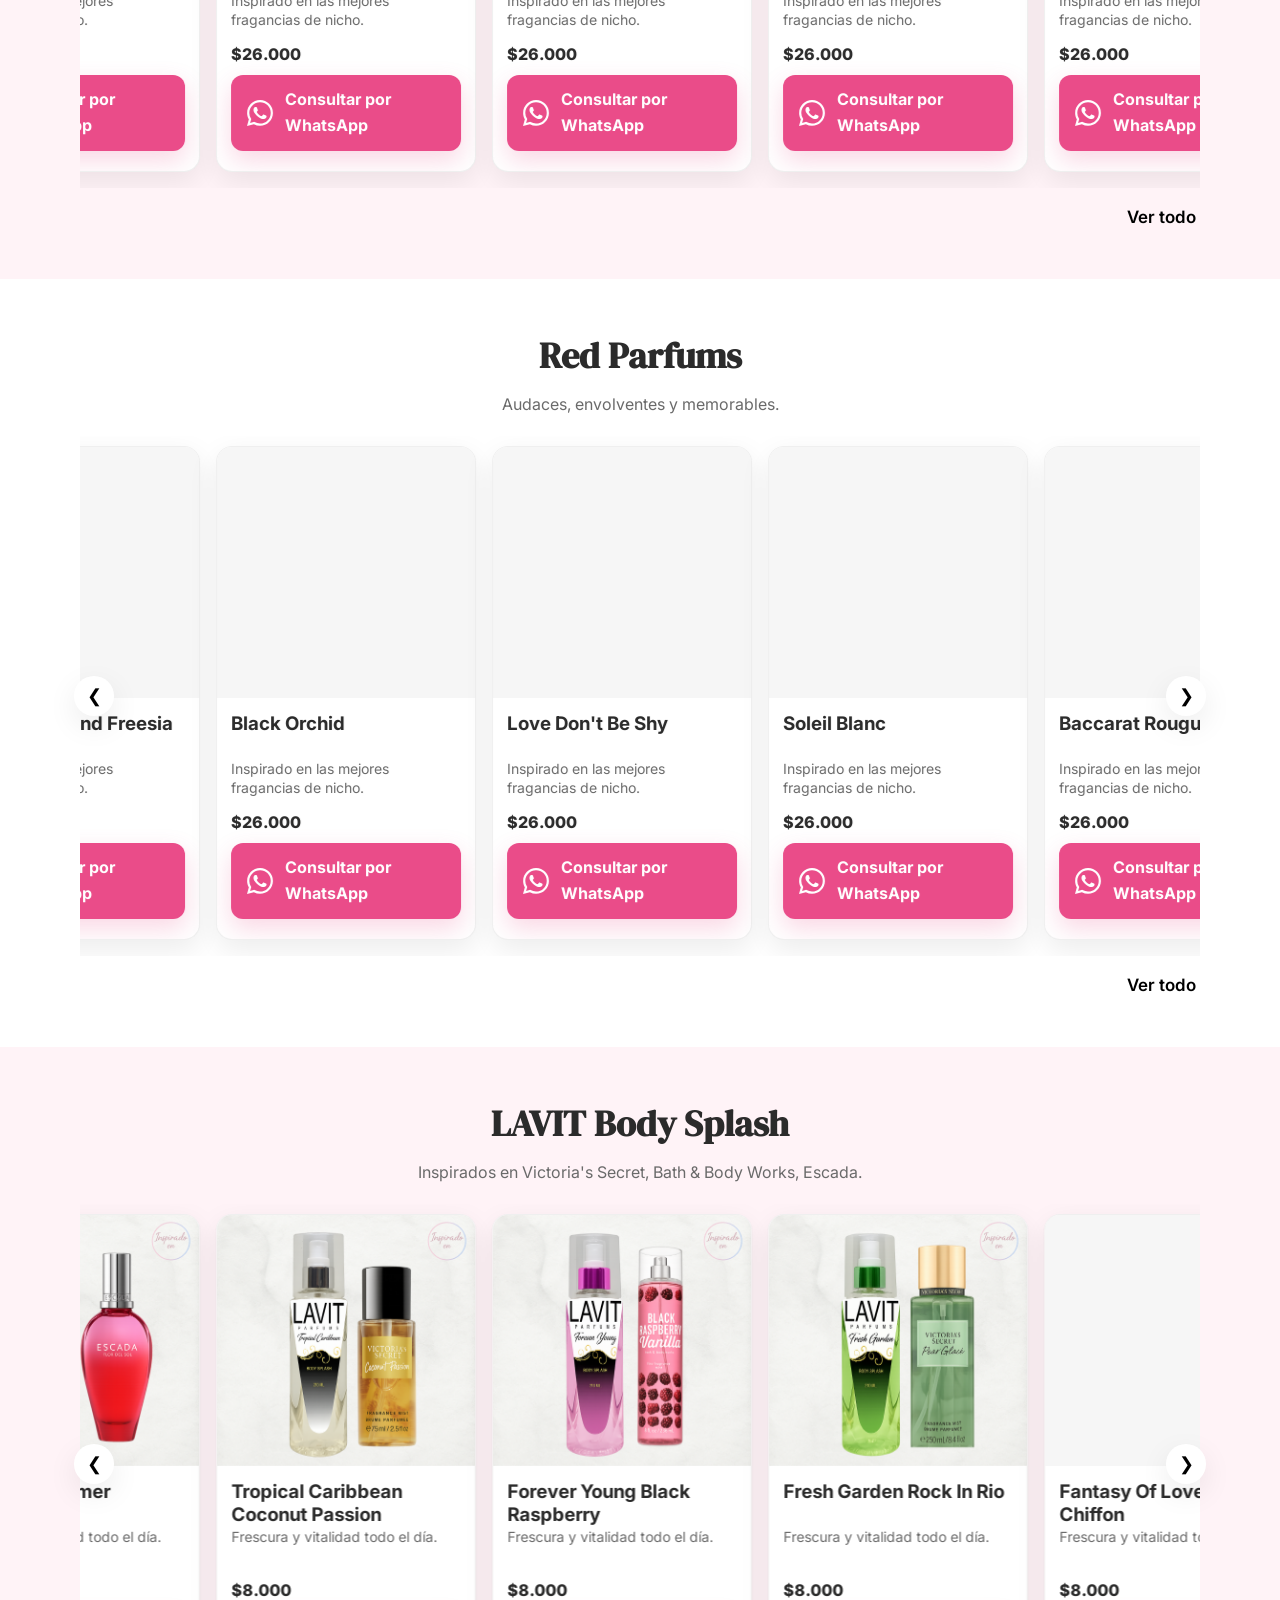
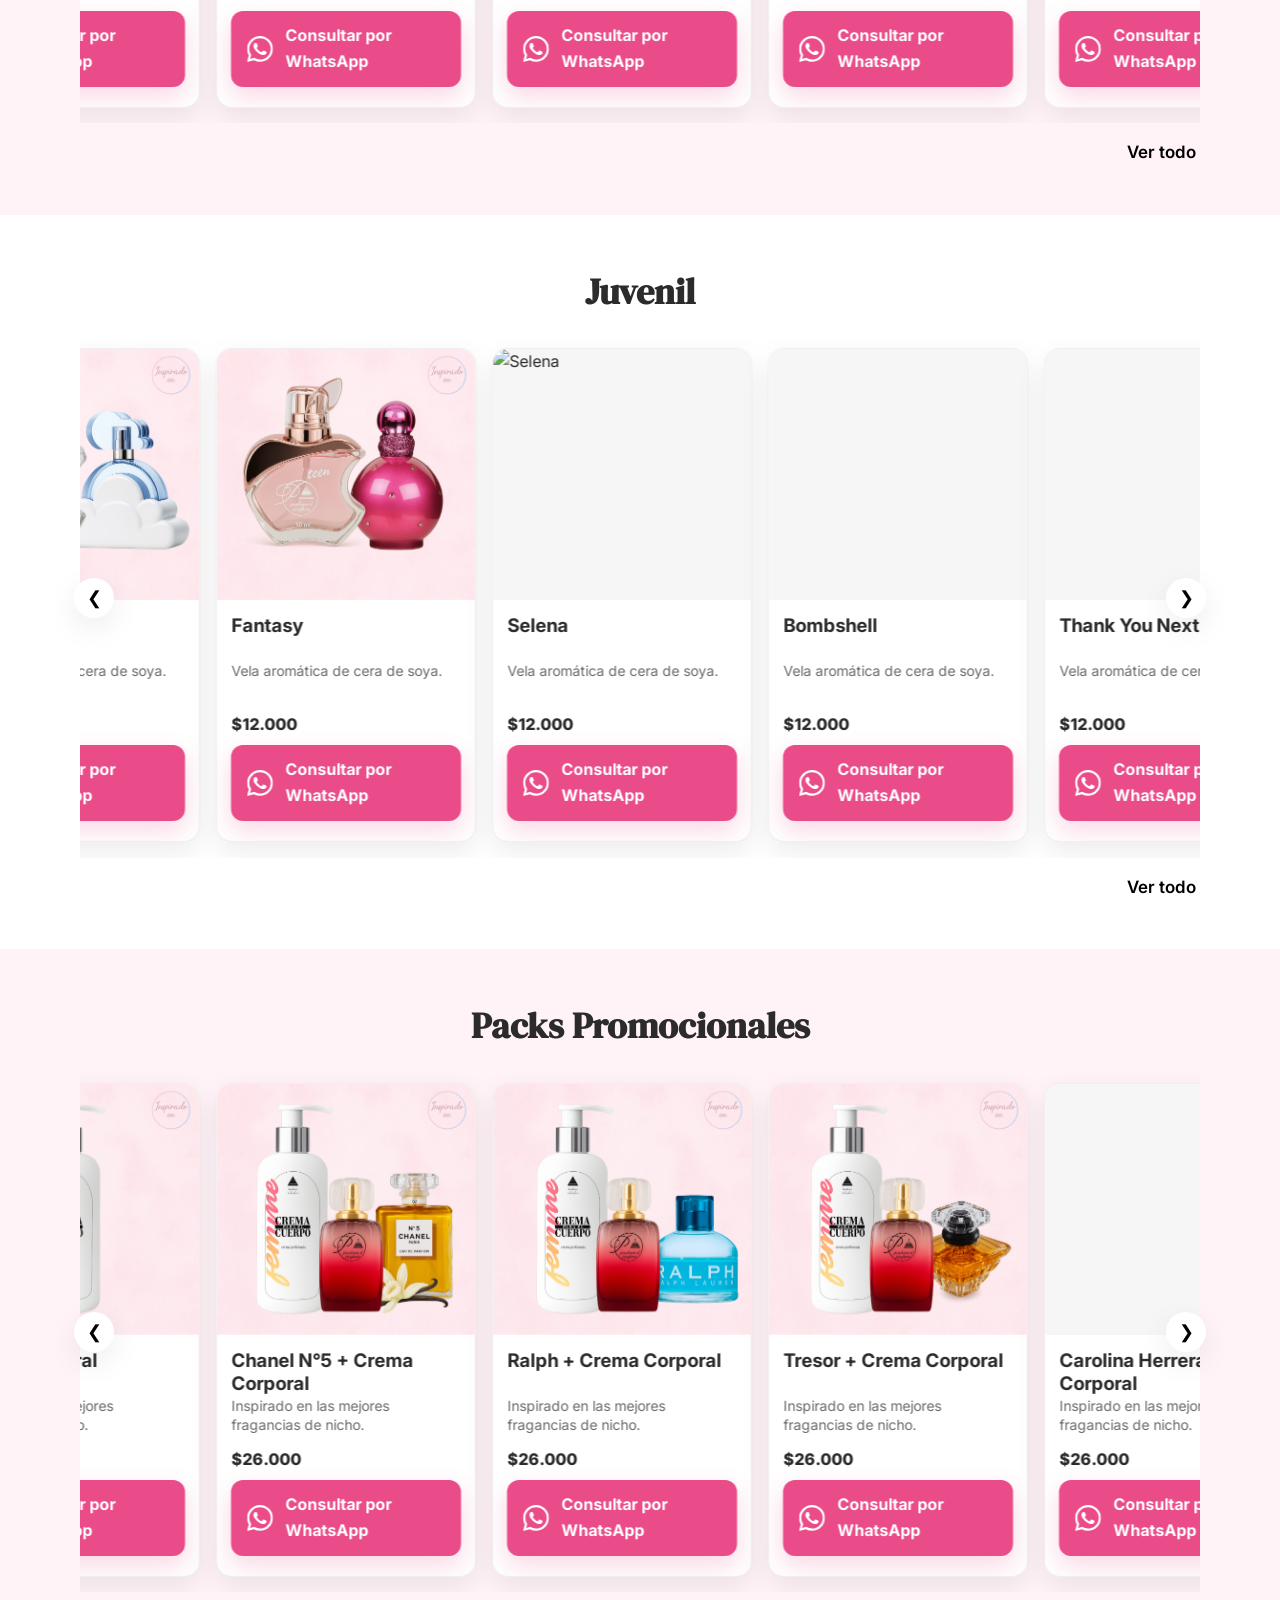
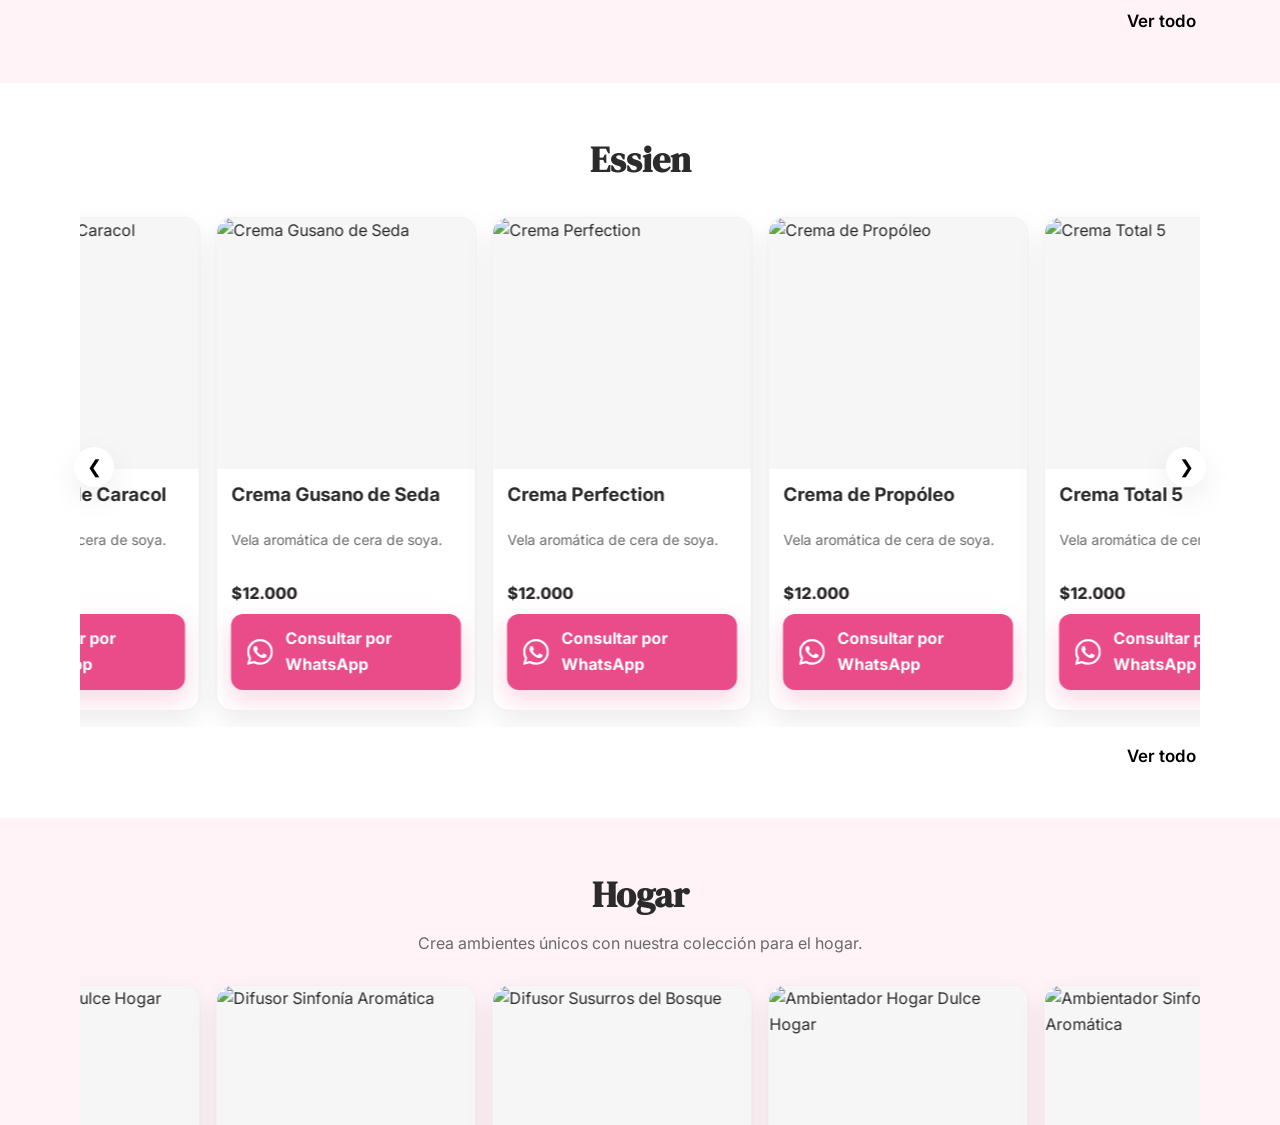
==== commit 75d2b438: "Update index.html" ====
--- a/index.html
+++ b/index.html
@@ -96,18 +96,51 @@
       <button class="promo-arrow promo-prev" aria-label="Anterior">&#10094;</button>
 
       <div class="promo-track">
-        <div class="promo-slide">
-          <picture>
-            <!-- versión móvil -->
+        <!-- Black Parfums -->
+        <div class="promo-slide">
+          <picture>
             <source srcset="assets/banner/black_parfums_movil.png" media="(max-width: 768px)">
-            <!-- versión escritorio -->
             <img src="assets/banner/black_parfums.png" alt="Banner Black Parfums">
           </picture>
         </div>
+
+        <!-- Red Parfums -->
         <div class="promo-slide">
           <picture>
             <source srcset="assets/banner/red_parfums_movil.png" media="(max-width: 768px)">
             <img src="assets/banner/red_parfums.png" alt="Banner Red Parfums">
+          </picture>
+        </div>
+
+        <!-- Colonias -->
+        <div class="promo-slide">
+          <picture>
+            <source srcset="assets/banner/colonias_movil.png" media="(max-width: 768px)">
+            <img src="assets/banner/colonias.png" alt="Banner Colonias">
+          </picture>
+        </div>
+
+        <!-- LAVIT Body Splash -->
+        <div class="promo-slide">
+          <picture>
+            <source srcset="assets/banner/lavit_movil.png" media="(max-width: 768px)">
+            <img src="assets/banner/lavit.png" alt="Banner LAVIT Body Splash">
+          </picture>
+        </div>
+
+        <!-- Packs Promocionales -->
+        <div class="promo-slide">
+          <picture>
+            <source srcset="assets/banner/packs_promocionales_movil.png" media="(max-width: 768px)">
+            <img src="assets/banner/packs_promocionales.png" alt="Banner Packs Promocionales">
+          </picture>
+        </div>
+
+        <!-- Artículos para el hogar -->
+        <div class="promo-slide">
+          <picture>
+            <source srcset="assets/banner/hogar_movil.png" media="(max-width: 768px)">
+            <img src="assets/banner/hogar.png" alt="Banner Artículos para el hogar">
           </picture>
         </div>
       </div>
@@ -229,7 +262,7 @@
         <div class="footer__contact">
           <a class="btn btn-ghost" id="whatsapp-cta" target="_blank" href="#" style="display:inline-flex;align-items:center;gap:10px;">
             <svg width="22" height="22" viewBox="0 0 16 16" aria-hidden="true" focusable="false">
-              <path fill="currentColor" d="M13.601 2.326A7.85 7.85 0 0 0 7.994 0C3.627 0 .068 3.558.064 7.926c0 1.399.366 2.76 1.057 3.965L0 16l4.204-1.102a7.9 7.9 0 0 0 3.79.965h.004c4.368 0 7.926-3.558 7.93-7.93A7.9 7.9 0 0 0 13.6 2.326zM7.994 14.521a6.6 6.6 0 0 1-3.356-.92l-.24-.144-2.494.654.666-2.433-.156-.251a6.56 6.56 0 0 1-1.007-3.505c0-3.626 2.957-6.584 6.591-6.584a6.56 6.56 0 0 1 4.66 1.931 6.56 6.56 0 0 1 1.928 4.66c-.004 3.639-2.961 6.592-6.592 6.592m3.615-4.934c-.197-.099-1.17-.578-1.353-.646-.182-.065-.315-.099-.445.099-.133.197-.513.646-.627.775-.114.133-.232.148-.43.05-.197-.1-.836-.308-1.592-.985-.59-.525-.985-1.175-1.103-1.372-.114-.198-.011-.304.088-.403.087-.088.197-.232.296-.346.1-.114.133-.198.198-.33.065-.134.034-.248-.015-.347-.05-.099-.445-1.076-.612-1.47-.16-.389-.323-.335-.445-.34-.114-.007-.247-.007-.38-.007a.73.73 0 0 0-.529.247c-.182.198-.691.677-.691 1.654s.71 1.916.81 2.049c.098.133 1.394 2.132 3.383 2.992.47.205.84.326 1.129.418.475.152.904.129 1.246.08.38-.058 1.171-.48 1.338-.943.164-.464.164-.86.114-.943-.049-.084-.182-.133-.38-.232"/>
+              <path fill="currentColor" d="M13.601 2.326A7.85 7.85 0 0 0 7.994 0C3.627 0 .068 3.558.064 7.926c0 1.399.366 2.76 1.057 3.965L0 16l4.204-1.102a7.9 7.9 0 0 0 3.79.965h.004c4.368 0 7.926-3.558 7.93-7.93A7.9 7.9 0 0 0 13.6 2.326zM7.994 14.521a6.6 6.6 0 0 1-3.356-.92l-.24-.144-2.494.654.666-2.433-.156-.251a6.56 6.56 0 0 1-1.007-3.505c0-3.626 2.957-6.584 6.591-6.584a6.56 6.56 0 0 1 4.66 1.931 6.56 6.56 0 0 1 1.928 4.66c-.004 3.639-2.961 6.592-6.592 6.592m3.615-4.934c-.197-.099-1.17-.578-1.353-.646-.182-.065-.315-.099-.445.099-.133.197-.513.646-.627.775-.114.133-.232.148-.43.05-.197-.1-.836-.308-1.592-.985-.59-.525-.985-1.175-1.103-1.372-.114-.198-.011-.304.088-.403.087-.088.197-.232.296-.346.65-.134.034-.248-.015-.347-.05-.099-.445-1.076-.612-1.47-.16-.389-.323-.335-.445-.34-.114-.007-.247-.007-.38-.007a.73.73 0 0 0-.529.247c-.182.198-.691.677-.691 1.654s.71 1.916.81 2.049c.098.133 1.394 2.132 3.383 2.992.47.205.84.326 1.129.418.475.152.904.129 1.246.08.38-.058 1.171-.48 1.338-.943.164-.464.164-.86.114-.943-.049-.084-.182-.133-.38-.232"/>
             </svg>
             WhatsApp
           </a>
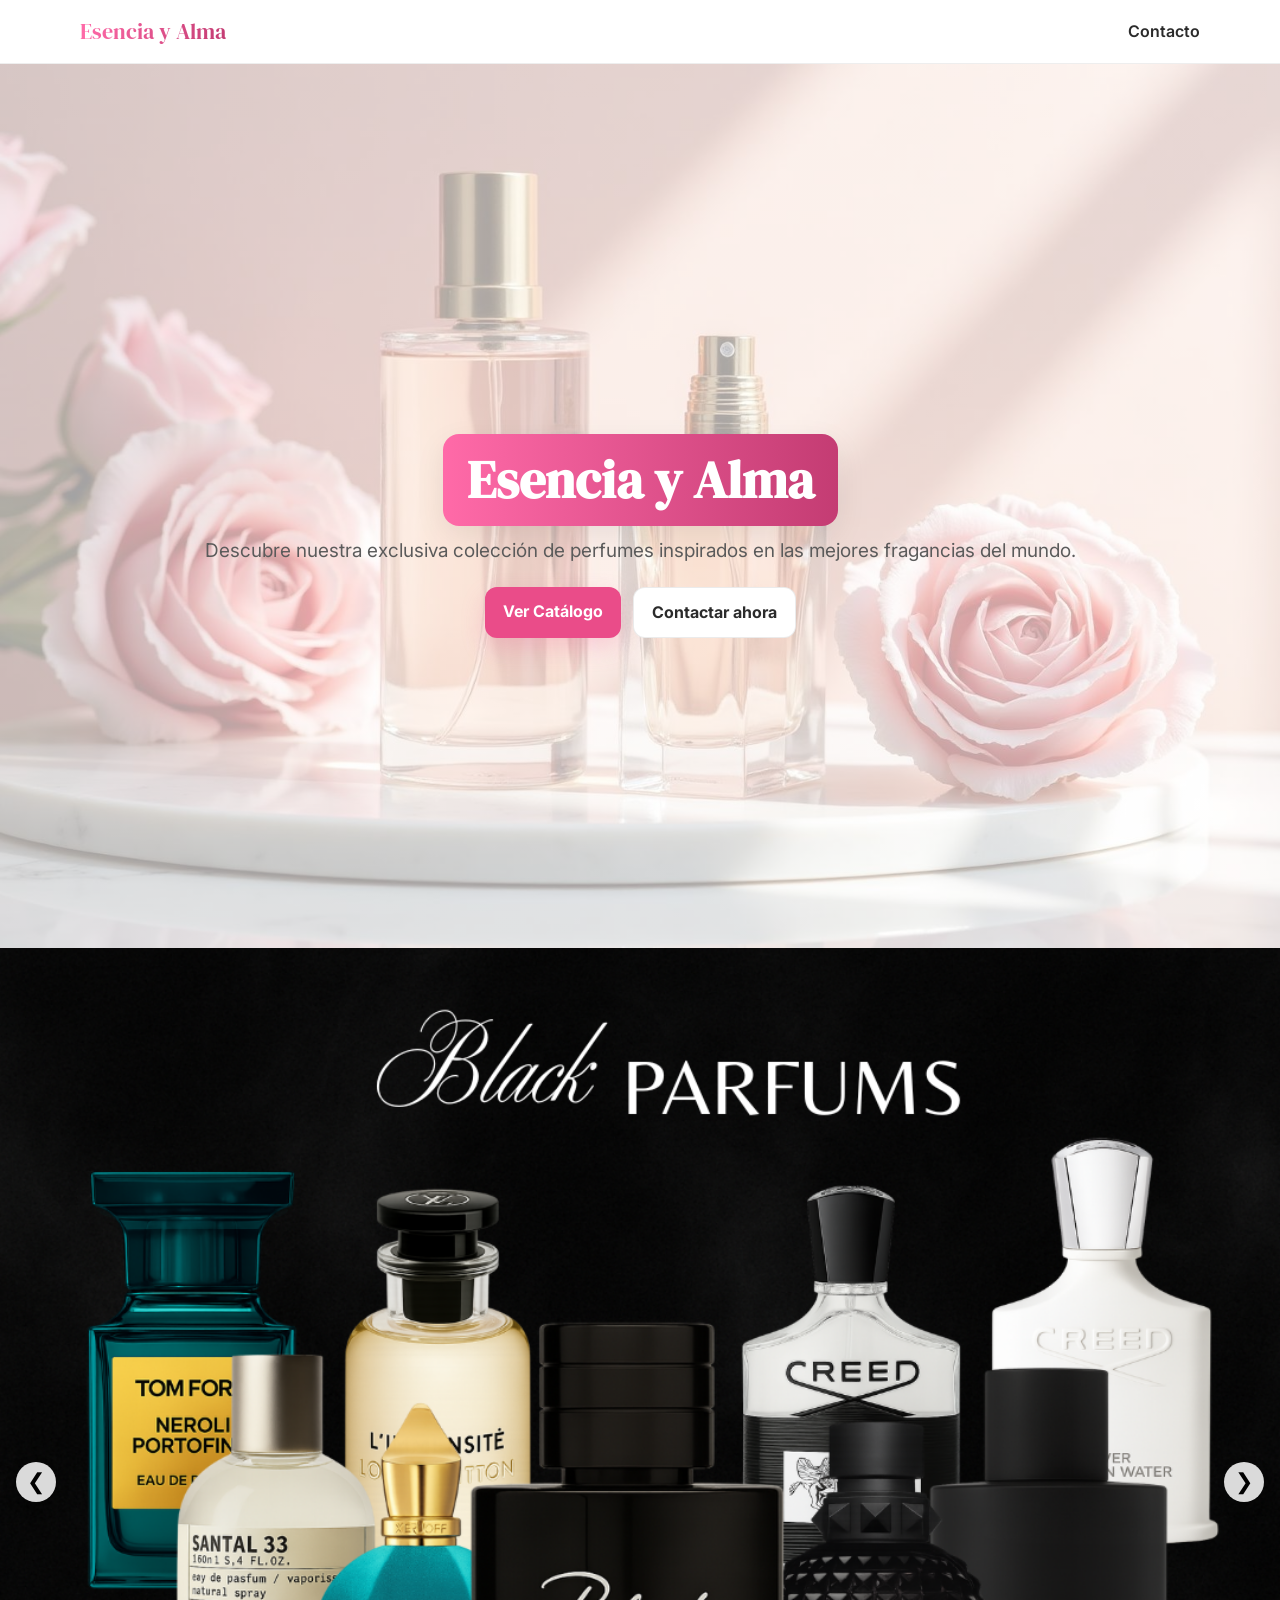
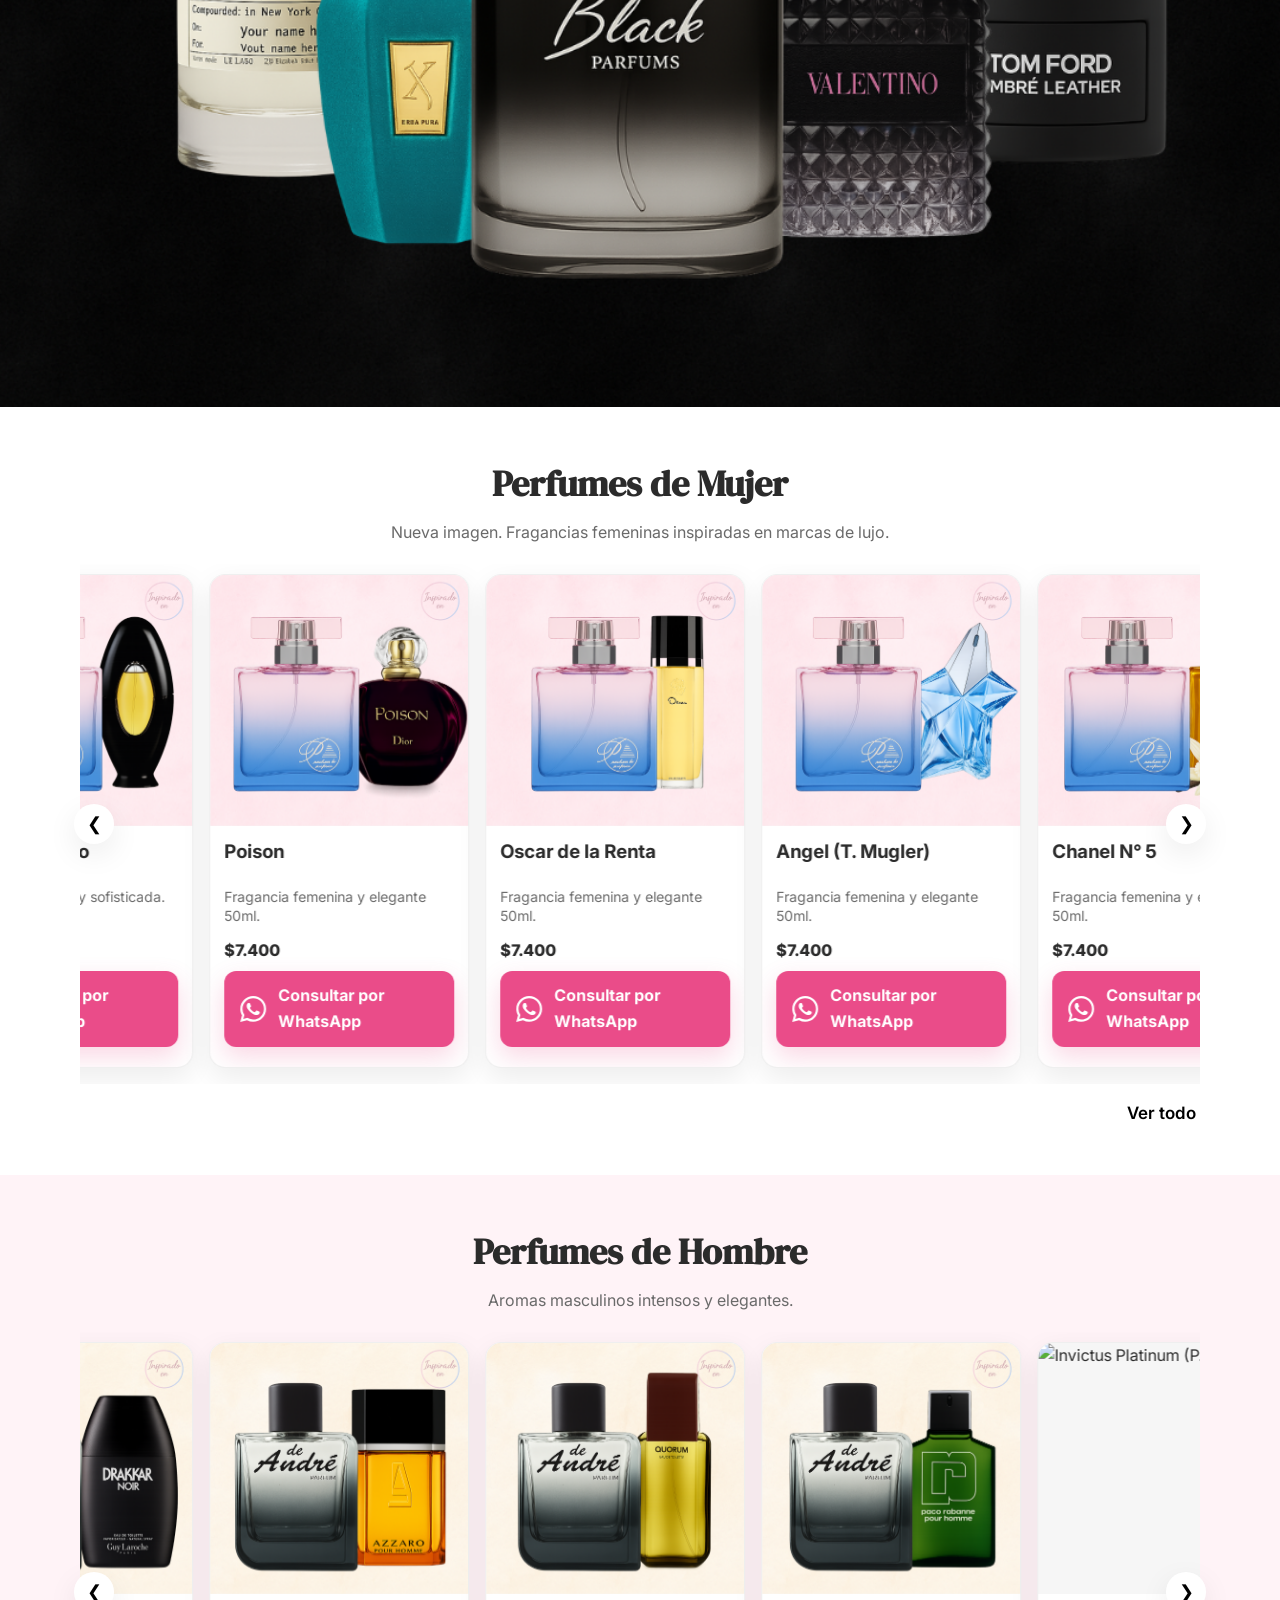
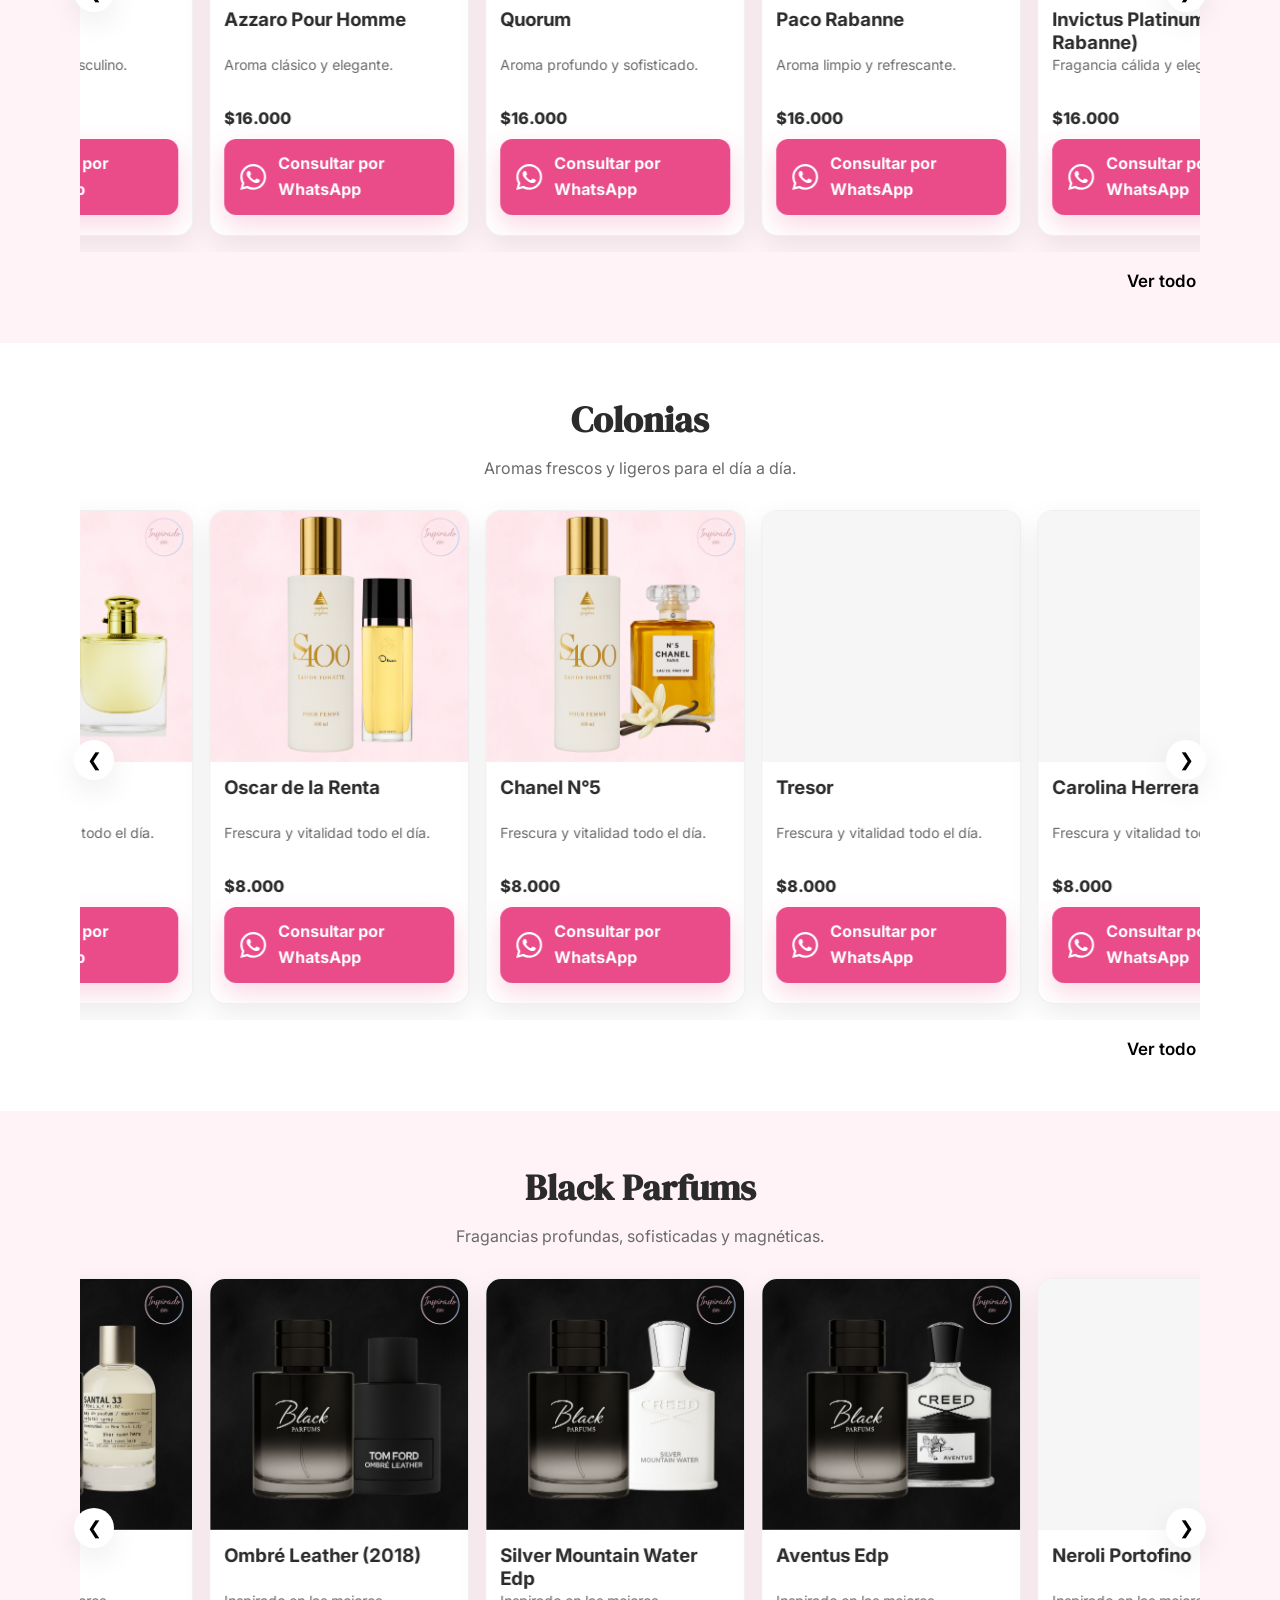
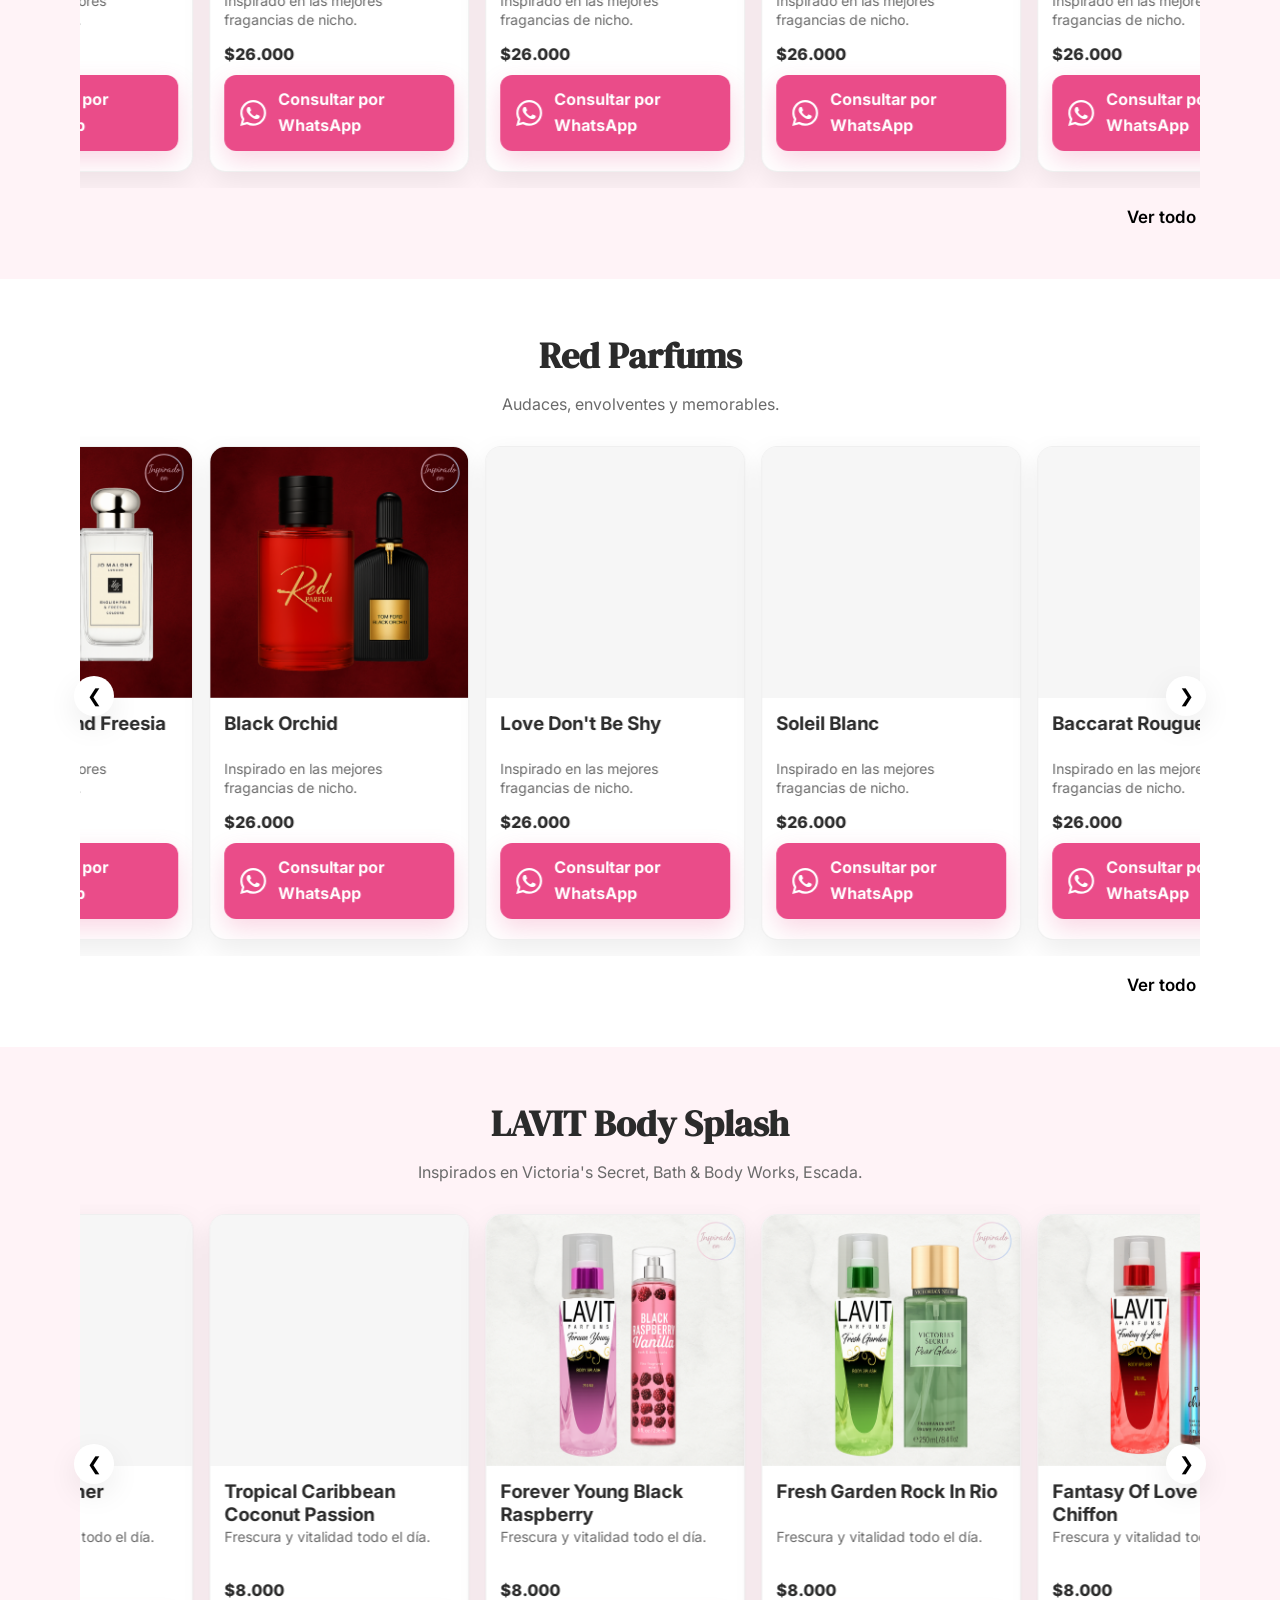
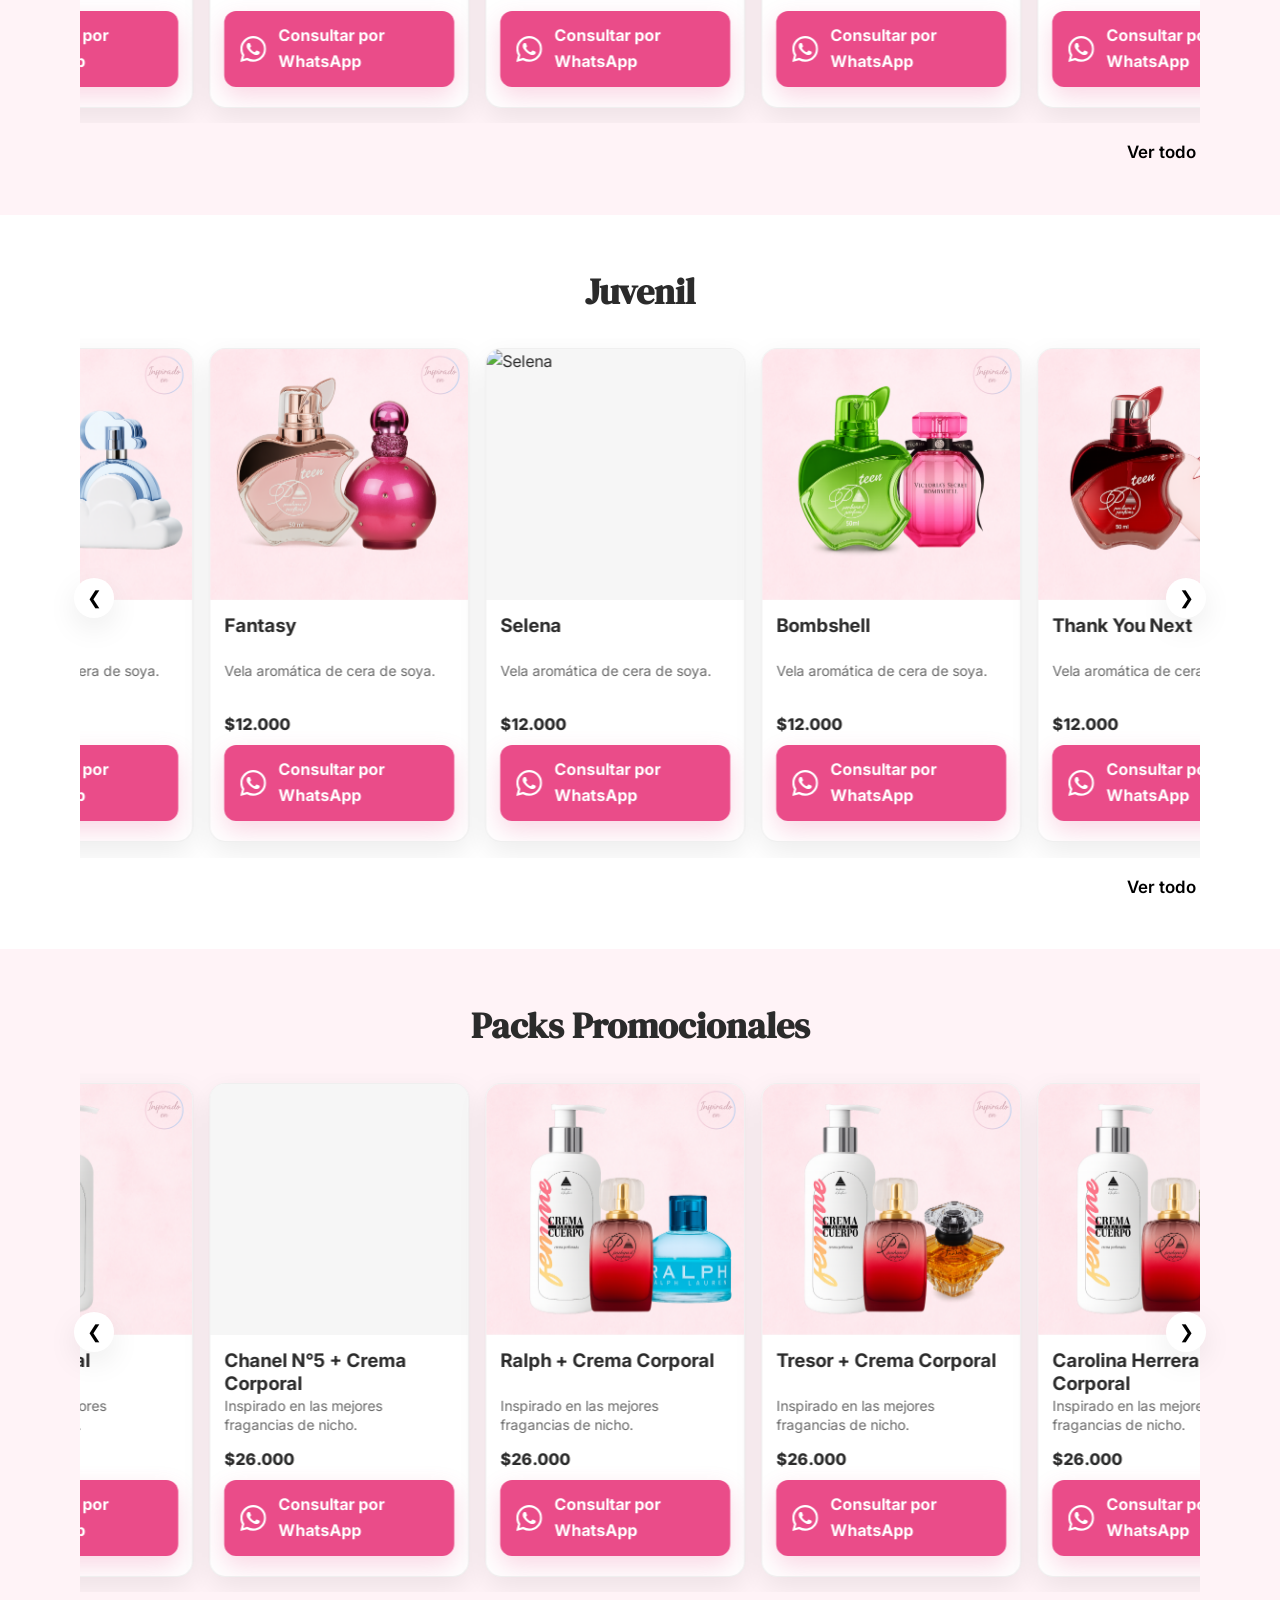
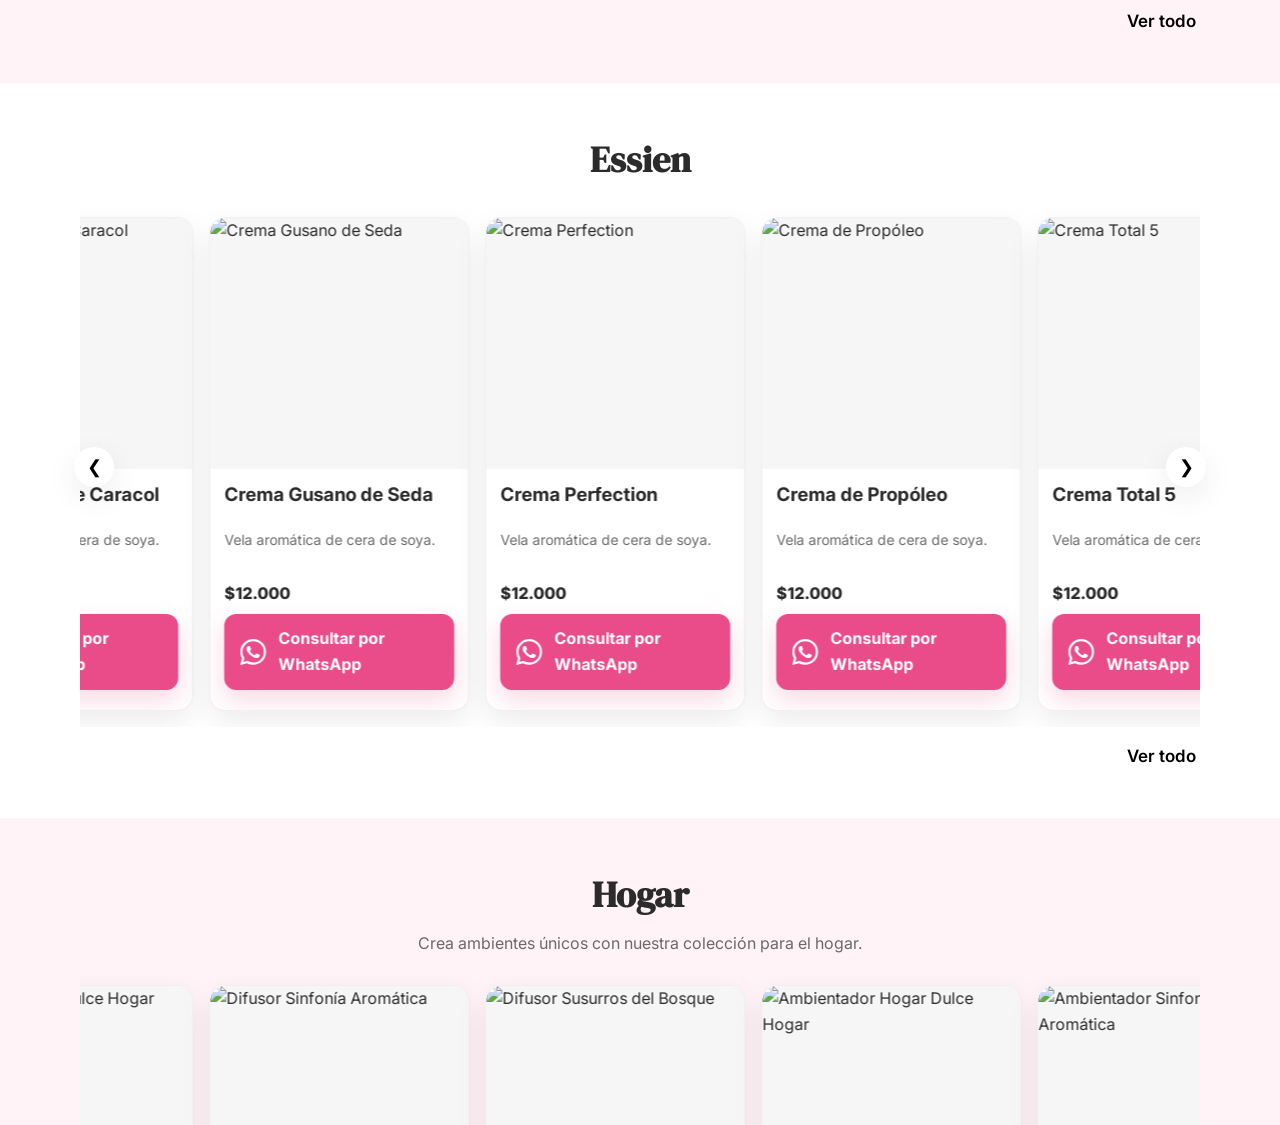
==== commit ec423007: "Update index.html" ====
--- a/index.html
+++ b/index.html
@@ -96,51 +96,18 @@
       <button class="promo-arrow promo-prev" aria-label="Anterior">&#10094;</button>
 
       <div class="promo-track">
-        <!-- Black Parfums -->
         <div class="promo-slide">
           <picture>
+            <!-- versión móvil -->
             <source srcset="assets/banner/black_parfums_movil.png" media="(max-width: 768px)">
+            <!-- versión escritorio -->
             <img src="assets/banner/black_parfums.png" alt="Banner Black Parfums">
           </picture>
         </div>
-
-        <!-- Red Parfums -->
         <div class="promo-slide">
           <picture>
             <source srcset="assets/banner/red_parfums_movil.png" media="(max-width: 768px)">
             <img src="assets/banner/red_parfums.png" alt="Banner Red Parfums">
-          </picture>
-        </div>
-
-        <!-- Colonias -->
-        <div class="promo-slide">
-          <picture>
-            <source srcset="assets/banner/colonias_movil.png" media="(max-width: 768px)">
-            <img src="assets/banner/colonias.png" alt="Banner Colonias">
-          </picture>
-        </div>
-
-        <!-- LAVIT Body Splash -->
-        <div class="promo-slide">
-          <picture>
-            <source srcset="assets/banner/lavit_movil.png" media="(max-width: 768px)">
-            <img src="assets/banner/lavit.png" alt="Banner LAVIT Body Splash">
-          </picture>
-        </div>
-
-        <!-- Packs Promocionales -->
-        <div class="promo-slide">
-          <picture>
-            <source srcset="assets/banner/packs_promocionales_movil.png" media="(max-width: 768px)">
-            <img src="assets/banner/packs_promocionales.png" alt="Banner Packs Promocionales">
-          </picture>
-        </div>
-
-        <!-- Artículos para el hogar -->
-        <div class="promo-slide">
-          <picture>
-            <source srcset="assets/banner/hogar_movil.png" media="(max-width: 768px)">
-            <img src="assets/banner/hogar.png" alt="Banner Artículos para el hogar">
           </picture>
         </div>
       </div>
@@ -262,7 +229,7 @@
         <div class="footer__contact">
           <a class="btn btn-ghost" id="whatsapp-cta" target="_blank" href="#" style="display:inline-flex;align-items:center;gap:10px;">
             <svg width="22" height="22" viewBox="0 0 16 16" aria-hidden="true" focusable="false">
-              <path fill="currentColor" d="M13.601 2.326A7.85 7.85 0 0 0 7.994 0C3.627 0 .068 3.558.064 7.926c0 1.399.366 2.76 1.057 3.965L0 16l4.204-1.102a7.9 7.9 0 0 0 3.79.965h.004c4.368 0 7.926-3.558 7.93-7.93A7.9 7.9 0 0 0 13.6 2.326zM7.994 14.521a6.6 6.6 0 0 1-3.356-.92l-.24-.144-2.494.654.666-2.433-.156-.251a6.56 6.56 0 0 1-1.007-3.505c0-3.626 2.957-6.584 6.591-6.584a6.56 6.56 0 0 1 4.66 1.931 6.56 6.56 0 0 1 1.928 4.66c-.004 3.639-2.961 6.592-6.592 6.592m3.615-4.934c-.197-.099-1.17-.578-1.353-.646-.182-.065-.315-.099-.445.099-.133.197-.513.646-.627.775-.114.133-.232.148-.43.05-.197-.1-.836-.308-1.592-.985-.59-.525-.985-1.175-1.103-1.372-.114-.198-.011-.304.088-.403.087-.088.197-.232.296-.346.65-.134.034-.248-.015-.347-.05-.099-.445-1.076-.612-1.47-.16-.389-.323-.335-.445-.34-.114-.007-.247-.007-.38-.007a.73.73 0 0 0-.529.247c-.182.198-.691.677-.691 1.654s.71 1.916.81 2.049c.098.133 1.394 2.132 3.383 2.992.47.205.84.326 1.129.418.475.152.904.129 1.246.08.38-.058 1.171-.48 1.338-.943.164-.464.164-.86.114-.943-.049-.084-.182-.133-.38-.232"/>
+              <path fill="currentColor" d="M13.601 2.326A7.85 7.85 0 0 0 7.994 0C3.627 0 .068 3.558.064 7.926c0 1.399.366 2.76 1.057 3.965L0 16l4.204-1.102a7.9 7.9 0 0 0 3.79.965h.004c4.368 0 7.926-3.558 7.93-7.93A7.9 7.9 0 0 0 13.6 2.326zM7.994 14.521a6.6 6.6 0 0 1-3.356-.92l-.24-.144-2.494.654.666-2.433-.156-.251a6.56 6.56 0 0 1-1.007-3.505c0-3.626 2.957-6.584 6.591-6.584a6.56 6.56 0 0 1 4.66 1.931 6.56 6.56 0 0 1 1.928 4.66c-.004 3.639-2.961 6.592-6.592 6.592m3.615-4.934c-.197-.099-1.17-.578-1.353-.646-.182-.065-.315-.099-.445.099-.133.197-.513.646-.627.775-.114.133-.232.148-.43.05-.197-.1-.836-.308-1.592-.985-.59-.525-.985-1.175-1.103-1.372-.114-.198-.011-.304.088-.403.087-.088.197-.232.296-.346.1-.114.133-.198.198-.33.065-.134.034-.248-.015-.347-.05-.099-.445-1.076-.612-1.47-.16-.389-.323-.335-.445-.34-.114-.007-.247-.007-.38-.007a.73.73 0 0 0-.529.247c-.182.198-.691.677-.691 1.654s.71 1.916.81 2.049c.098.133 1.394 2.132 3.383 2.992.47.205.84.326 1.129.418.475.152.904.129 1.246.08.38-.058 1.171-.48 1.338-.943.164-.464.164-.86.114-.943-.049-.084-.182-.133-.38-.232"/>
             </svg>
             WhatsApp
           </a>
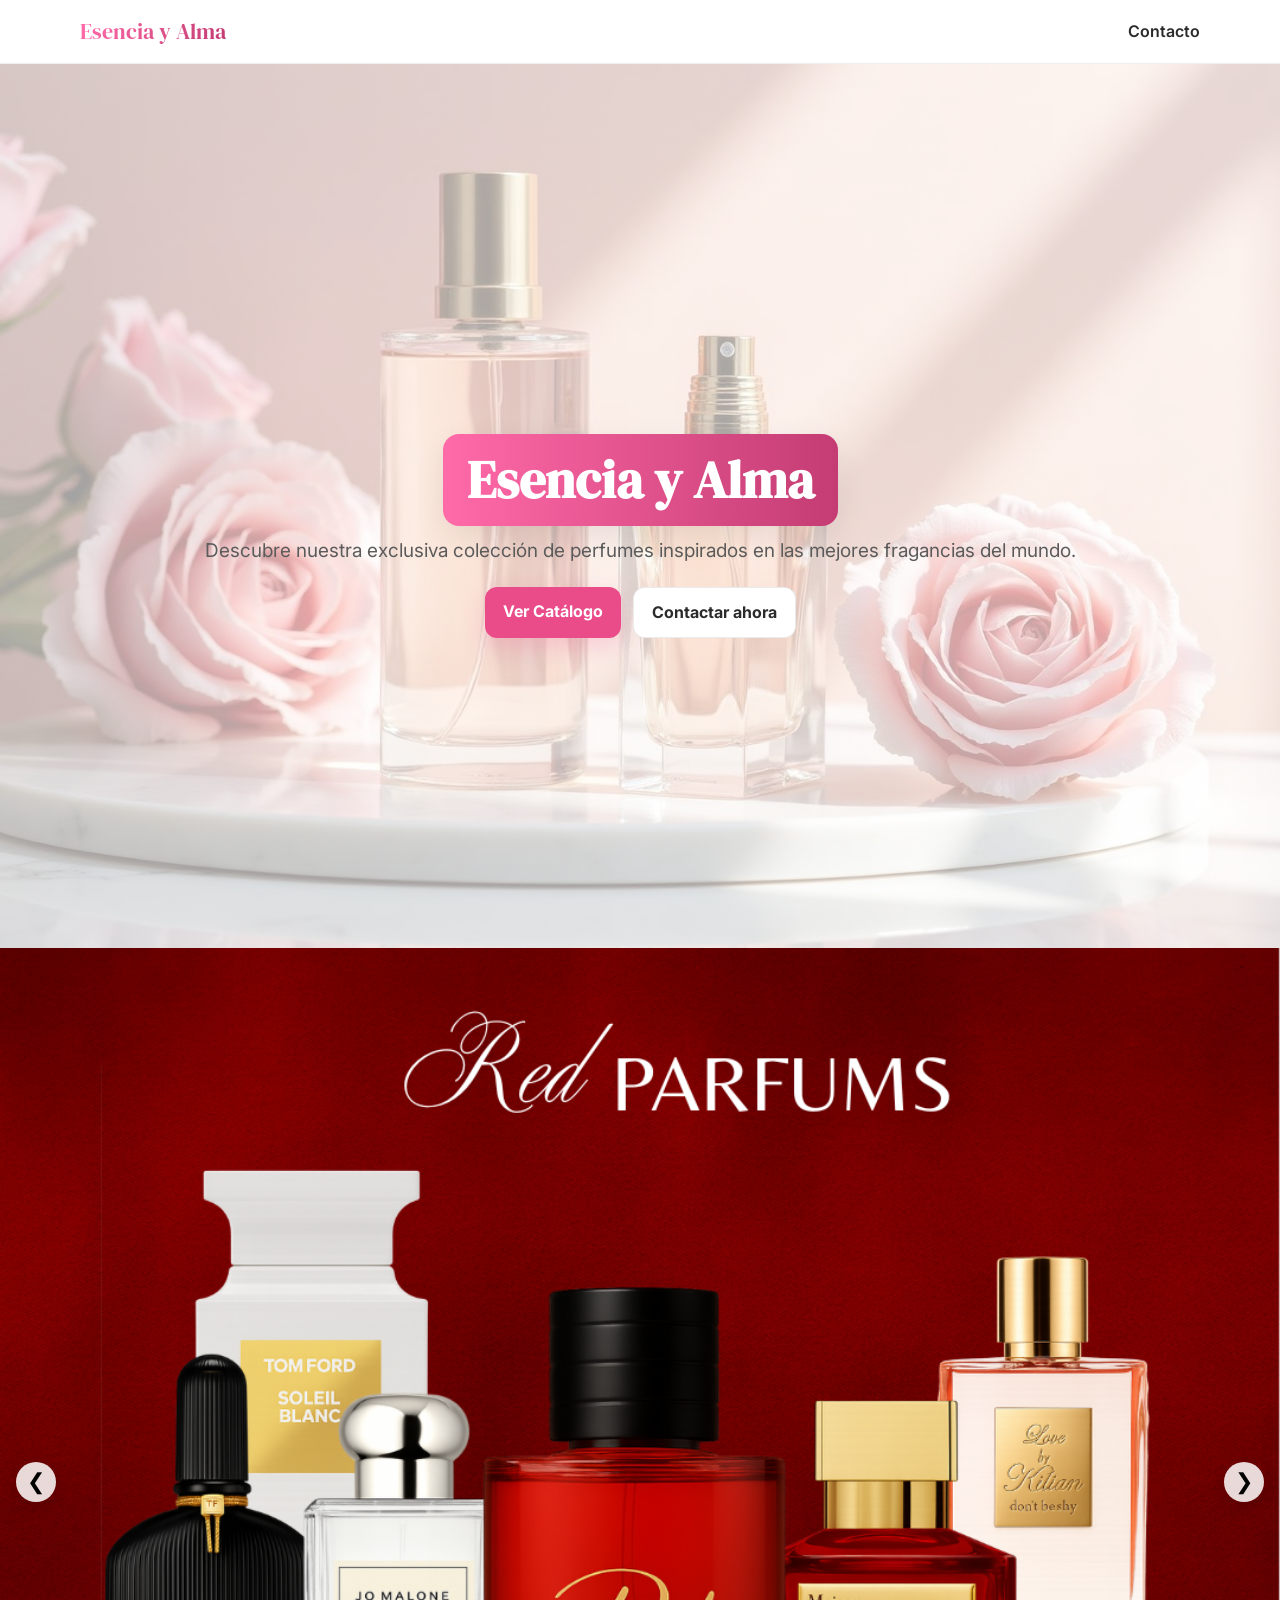
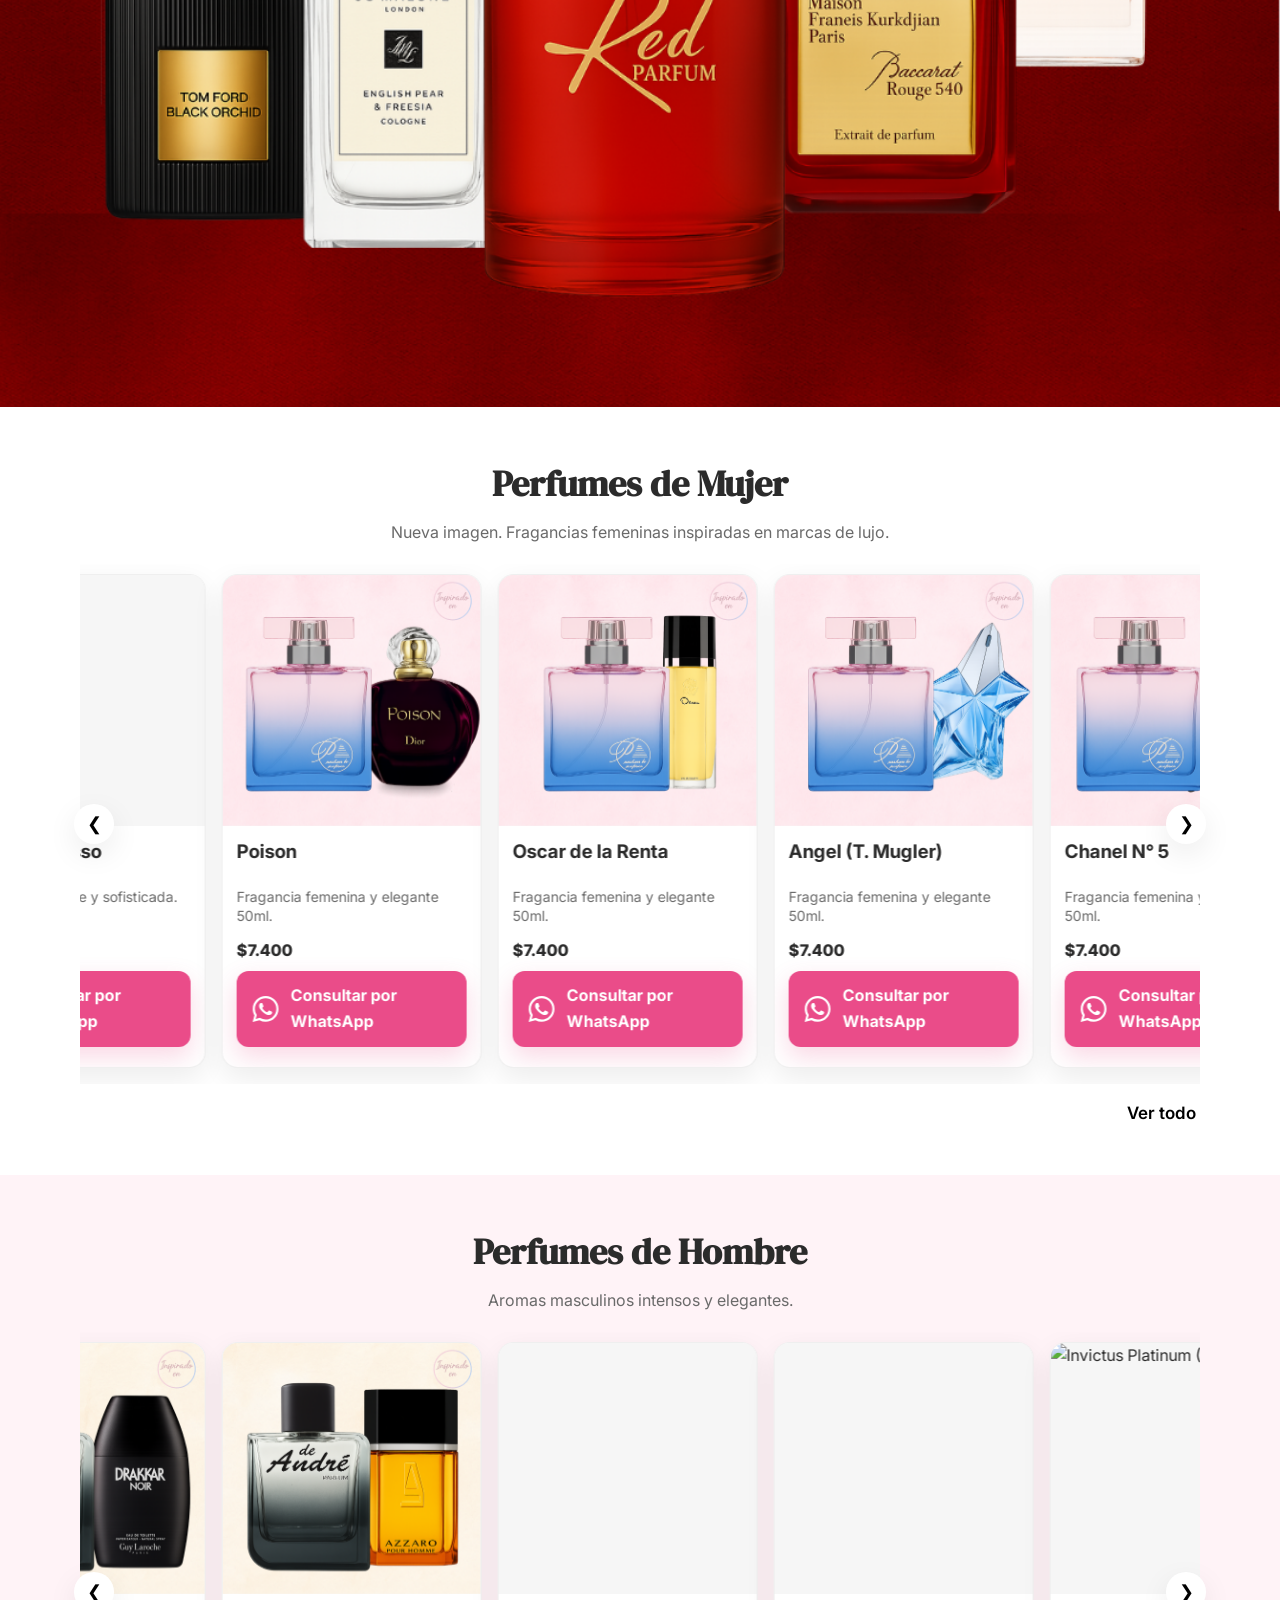
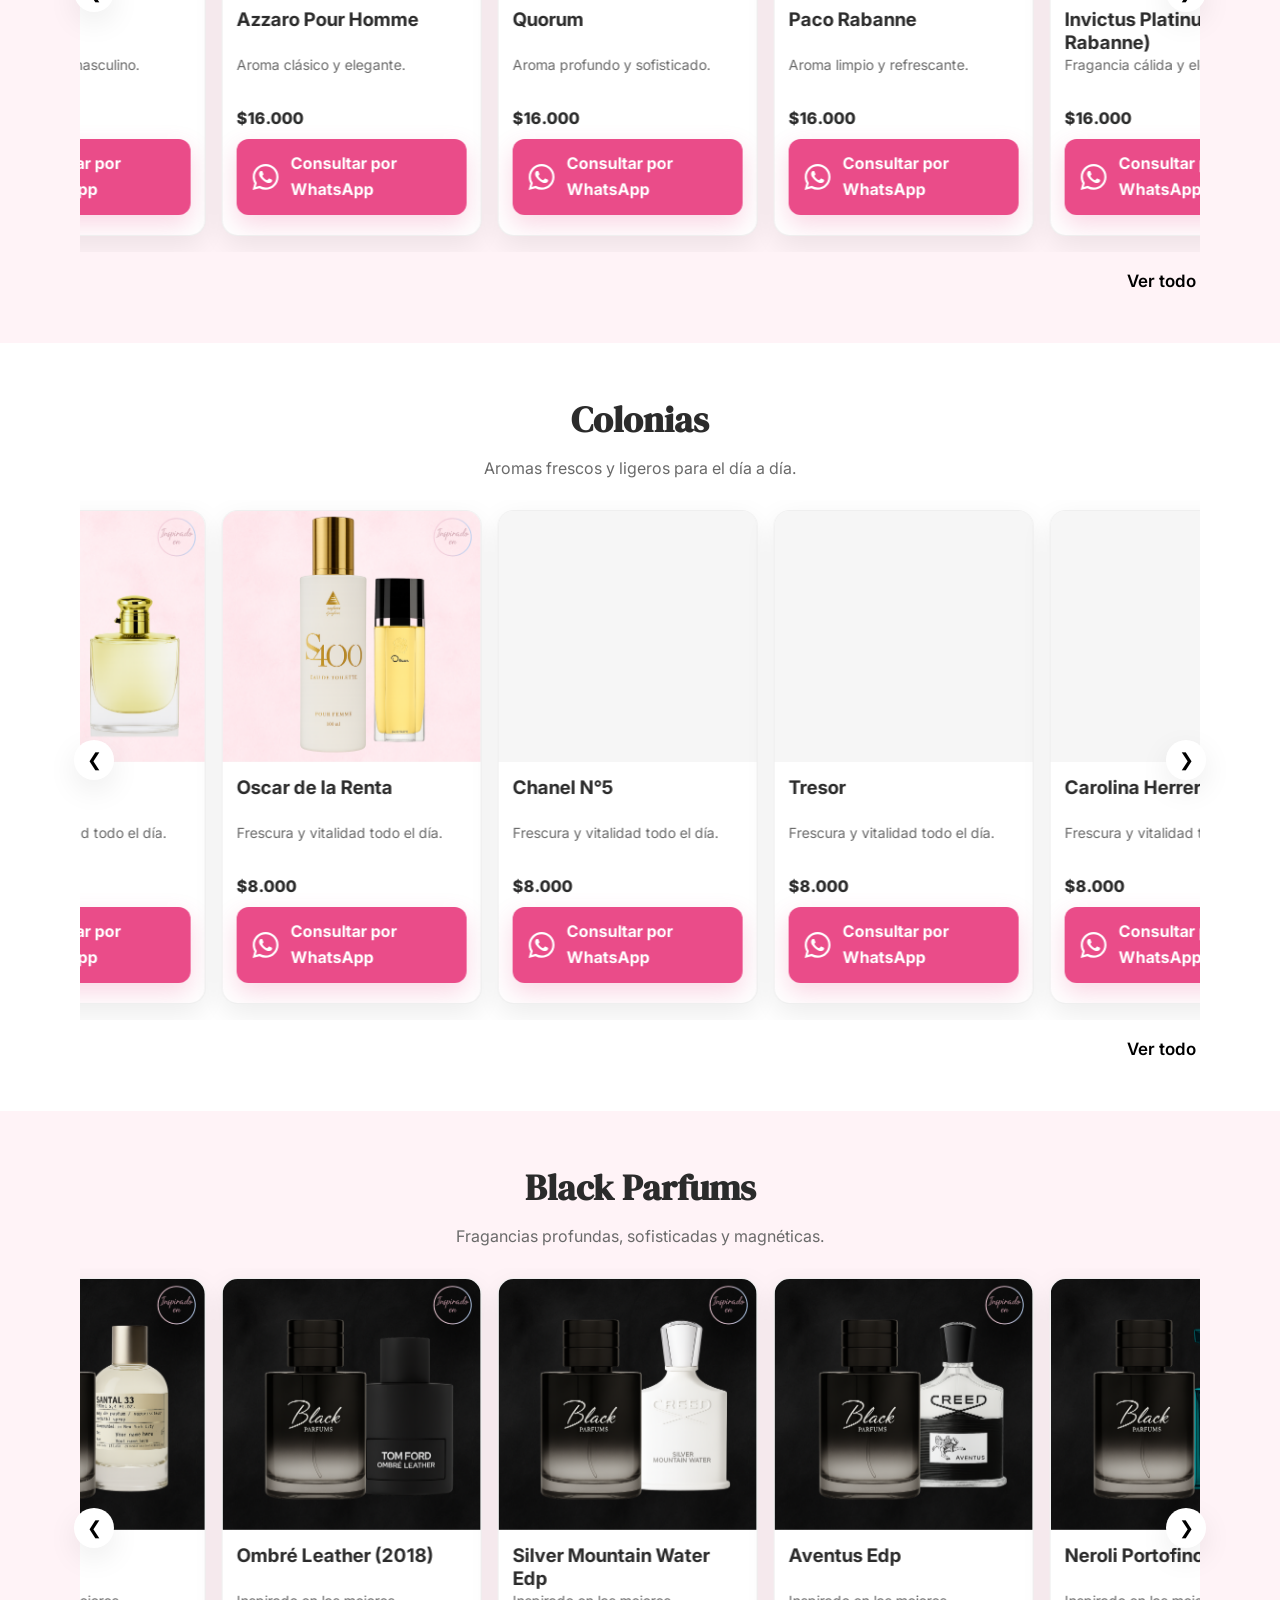
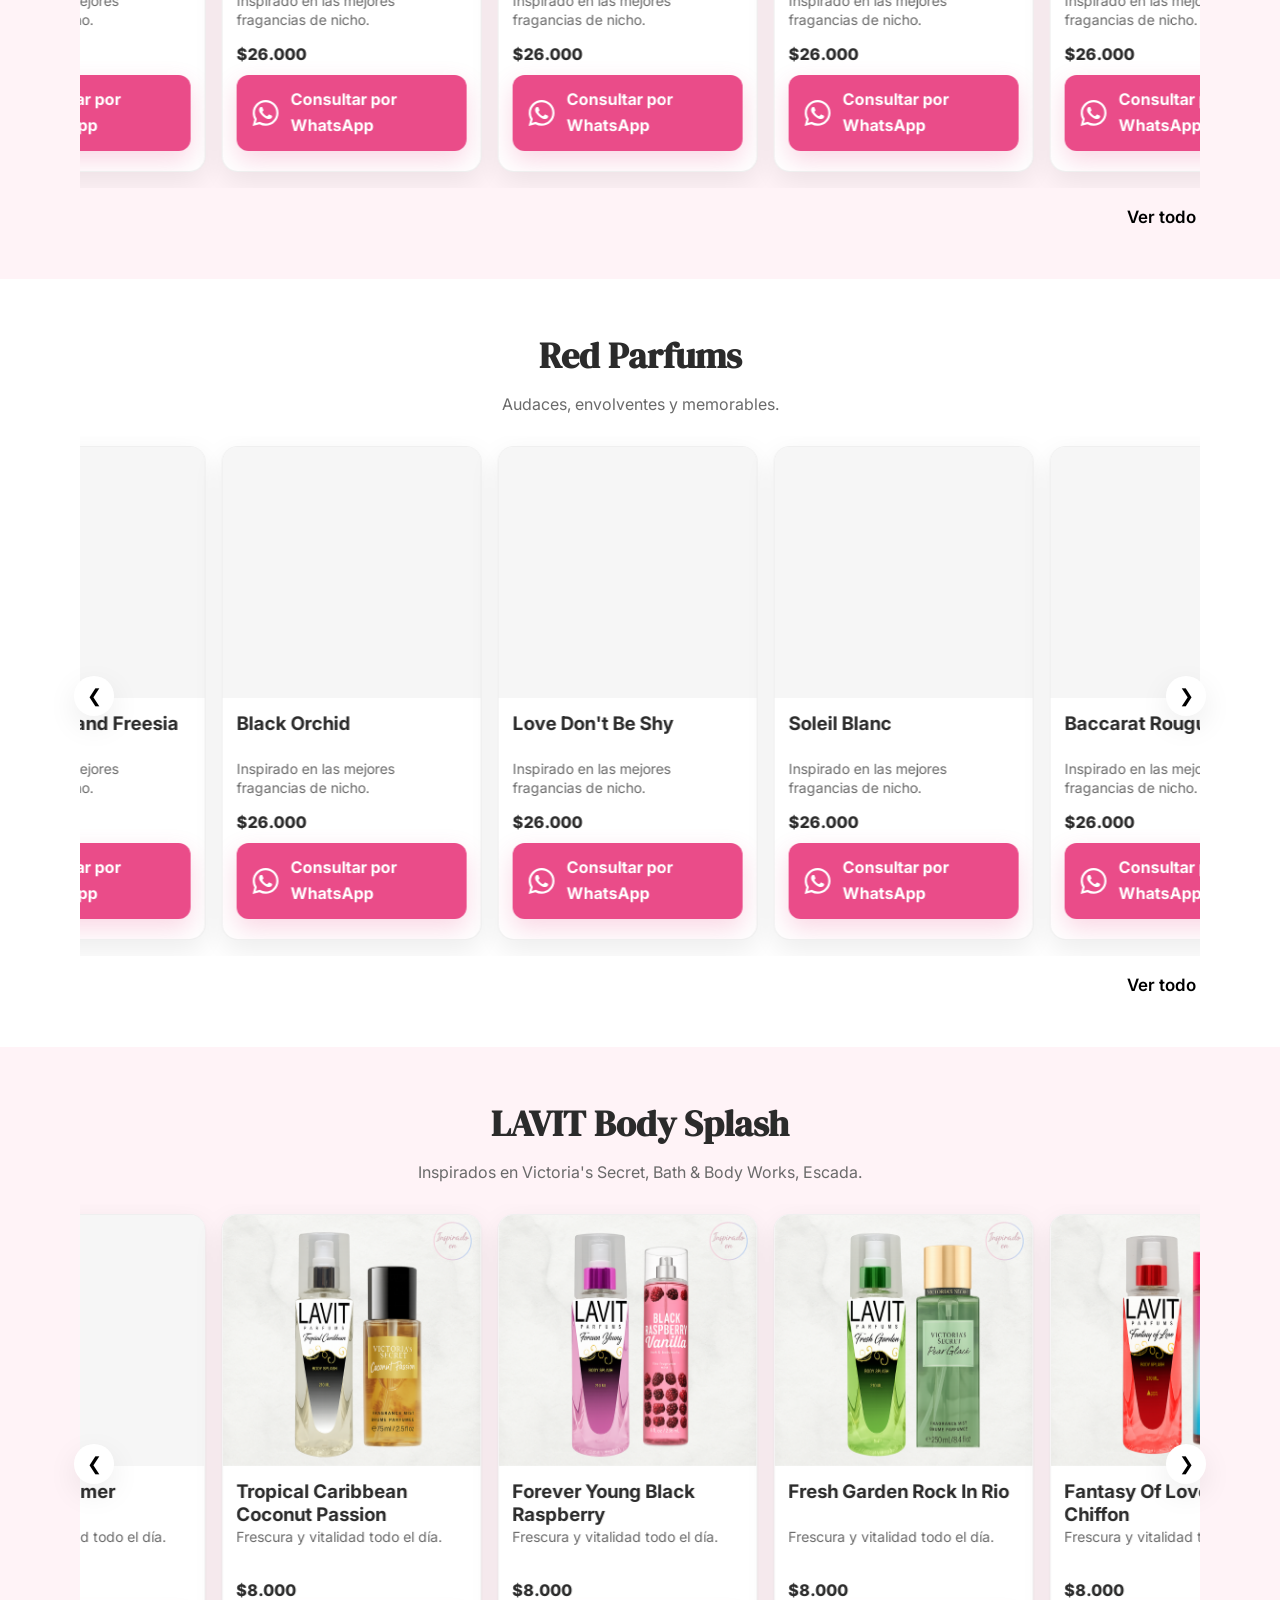
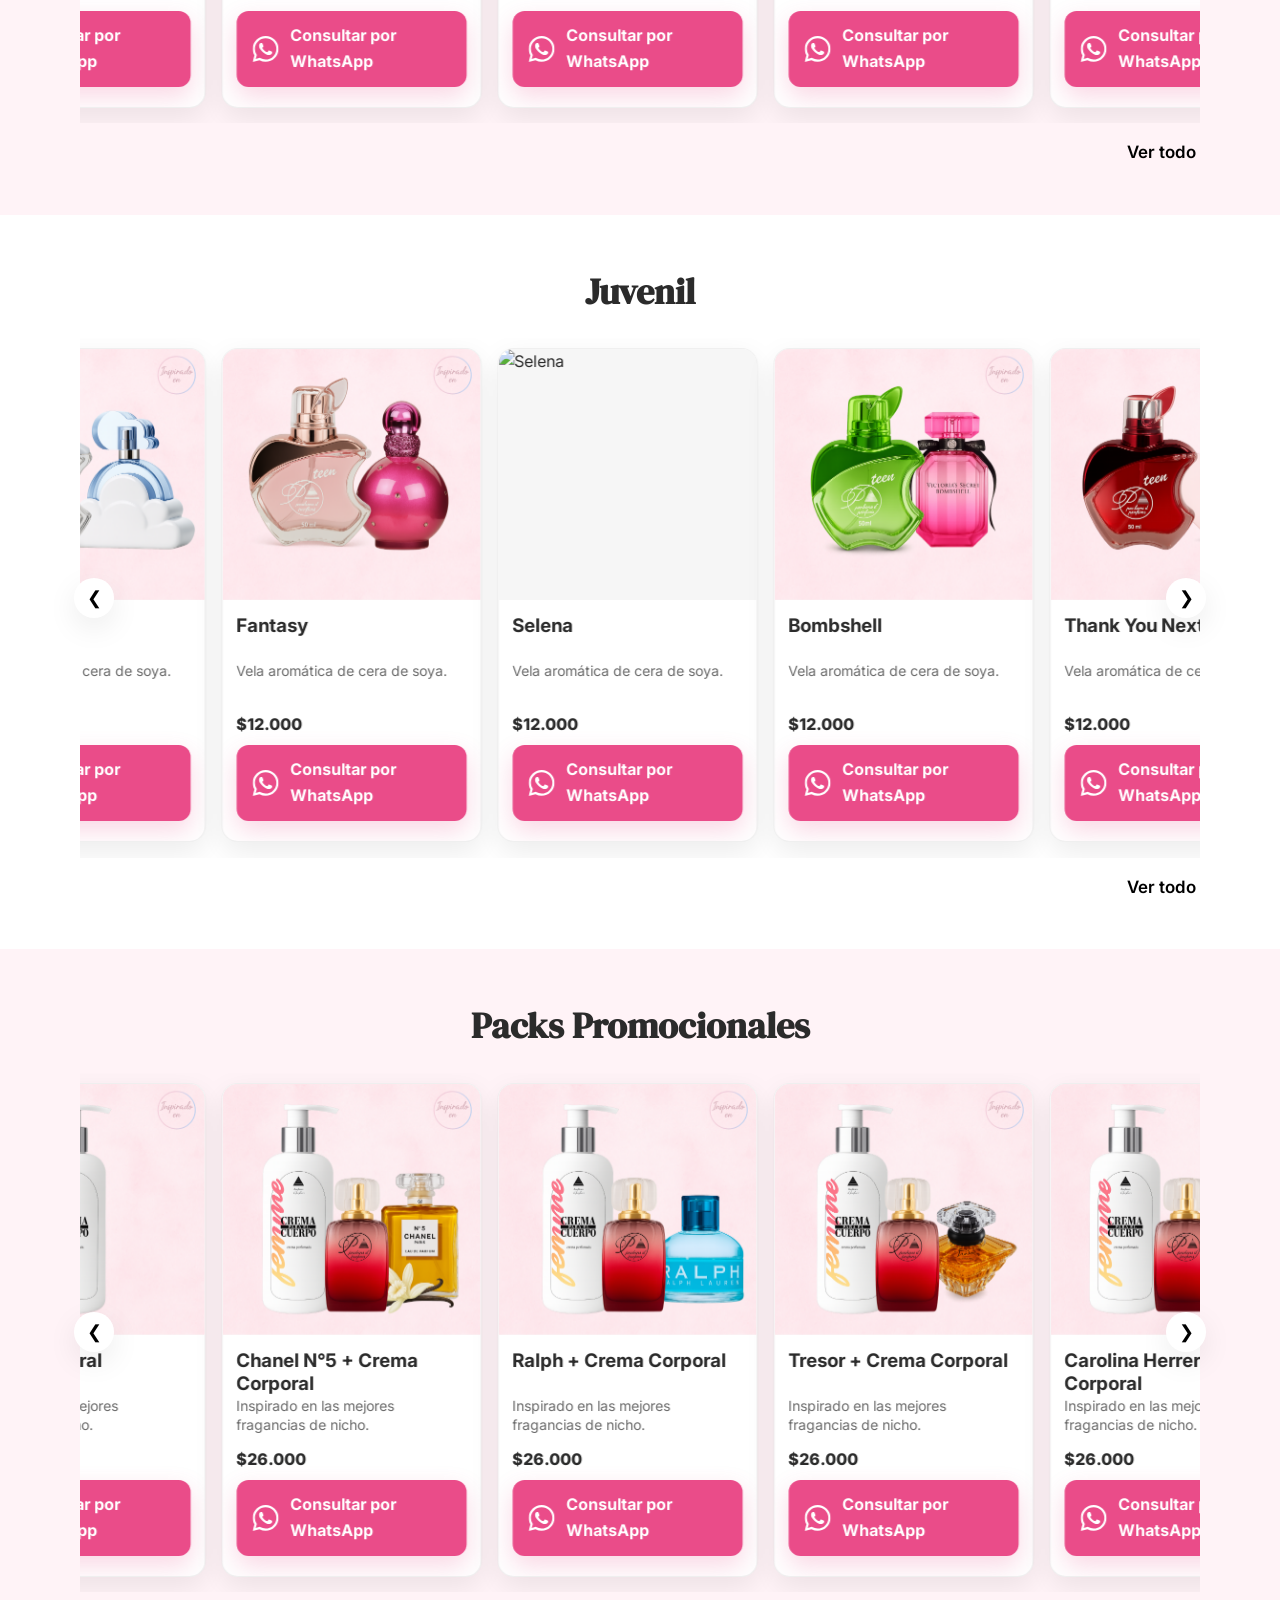
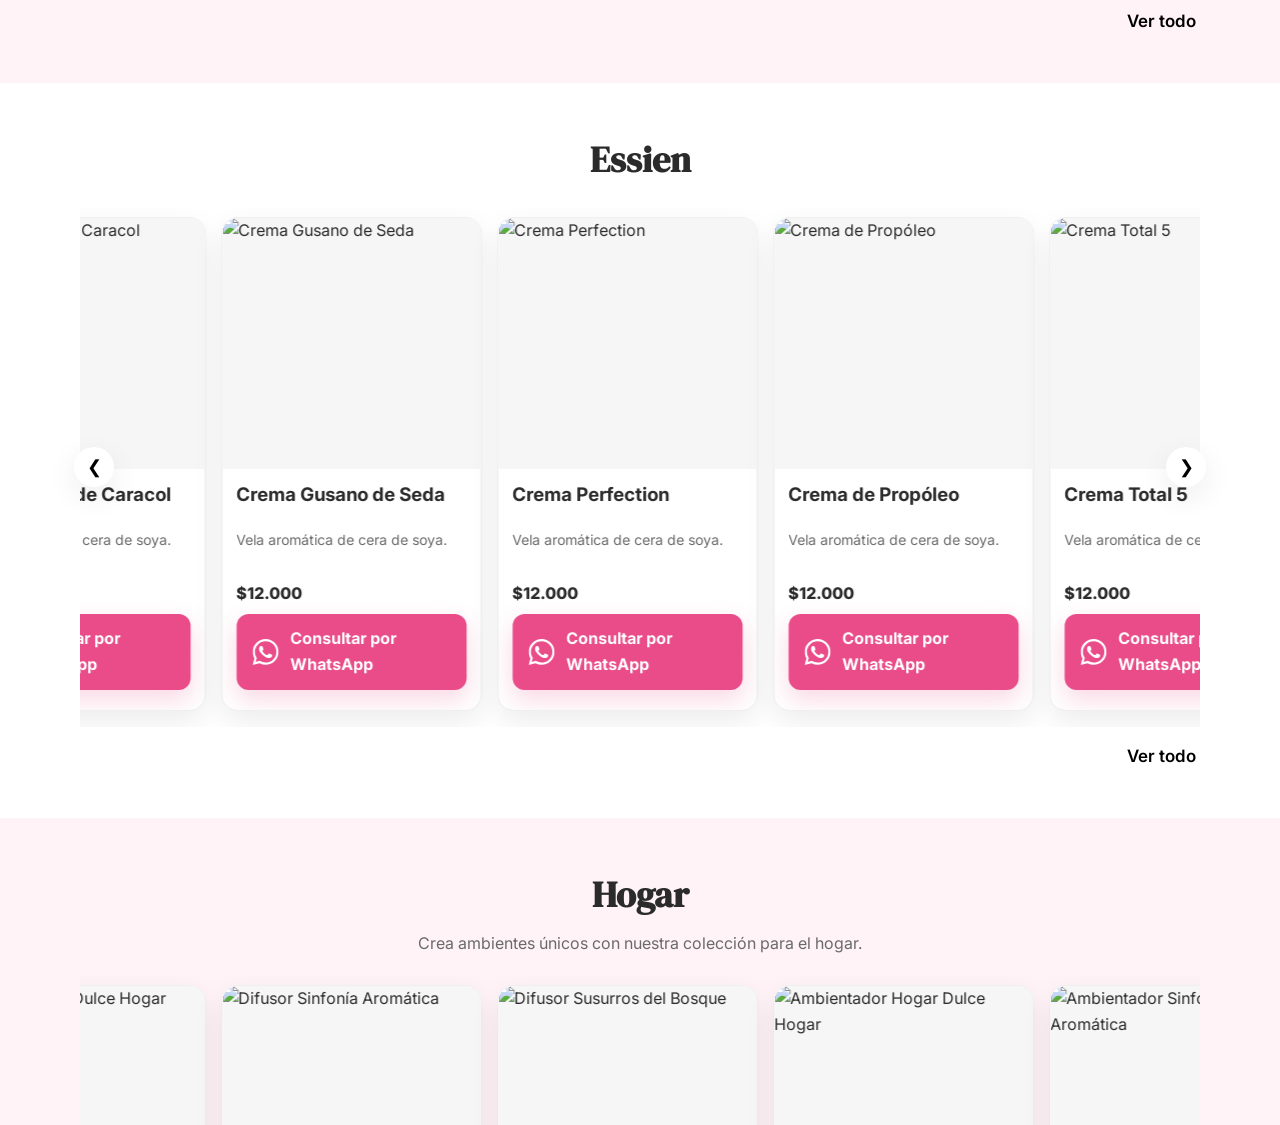
==== commit 9e4cfaf0: "Update index.html" ====
--- a/index.html
+++ b/index.html
@@ -96,19 +96,64 @@
       <button class="promo-arrow promo-prev" aria-label="Anterior">&#10094;</button>
 
       <div class="promo-track">
-        <div class="promo-slide">
-          <picture>
-            <!-- versión móvil -->
-            <source srcset="assets/banner/black_parfums_movil.png" media="(max-width: 768px)">
-            <!-- versión escritorio -->
-            <img src="assets/banner/black_parfums.png" alt="Banner Black Parfums">
-          </picture>
-        </div>
-        <div class="promo-slide">
-          <picture>
-            <source srcset="assets/banner/red_parfums_movil.png" media="(max-width: 768px)">
-            <img src="assets/banner/red_parfums.png" alt="Banner Red Parfums">
-          </picture>
+        <!-- Black Parfums -->
+        <div class="promo-slide">
+          <a href="catalogo.html?category=black">
+            <picture>
+              <source srcset="assets/banner/black_parfums_movil.png" media="(max-width: 768px)">
+              <img src="assets/banner/black_parfums.png" alt="Banner Black Parfums">
+            </picture>
+          </a>
+        </div>
+
+        <!-- Red Parfums -->
+        <div class="promo-slide">
+          <a href="catalogo.html?category=red">
+            <picture>
+              <source srcset="assets/banner/red_parfums_movil.png" media="(max-width: 768px)">
+              <img src="assets/banner/red_parfums.png" alt="Banner Red Parfums">
+            </picture>
+          </a>
+        </div>
+
+        <!-- Colonias -->
+        <div class="promo-slide">
+          <a href="catalogo.html?category=colonias">
+            <picture>
+              <source srcset="assets/banner/colonias_movil.png" media="(max-width: 768px)">
+              <img src="assets/banner/colonias.png" alt="Banner Colonias">
+            </picture>
+          </a>
+        </div>
+
+        <!-- LAVIT Body Splash -->
+        <div class="promo-slide">
+          <a href="catalogo.html?category=lavit">
+            <picture>
+              <source srcset="assets/banner/lavit_movil.png" media="(max-width: 768px)">
+              <img src="assets/banner/lavit.png" alt="Banner LAVIT Body Splash">
+            </picture>
+          </a>
+        </div>
+
+        <!-- Packs Promocionales -->
+        <div class="promo-slide">
+          <a href="catalogo.html?category=packs_promocionales">
+            <picture>
+              <source srcset="assets/banner/packs_promocionales_movil.png" media="(max-width: 768px)">
+              <img src="assets/banner/packs_promocionales.png" alt="Banner Packs Promocionales">
+            </picture>
+          </a>
+        </div>
+
+        <!-- Artículos para el hogar -->
+        <div class="promo-slide">
+          <a href="catalogo.html?category=hogar">
+            <picture>
+              <source srcset="assets/banner/hogar_movil.png" media="(max-width: 768px)">
+              <img src="assets/banner/hogar.png" alt="Banner Artículos para el hogar">
+            </picture>
+          </a>
         </div>
       </div>
 
@@ -229,7 +274,7 @@
         <div class="footer__contact">
           <a class="btn btn-ghost" id="whatsapp-cta" target="_blank" href="#" style="display:inline-flex;align-items:center;gap:10px;">
             <svg width="22" height="22" viewBox="0 0 16 16" aria-hidden="true" focusable="false">
-              <path fill="currentColor" d="M13.601 2.326A7.85 7.85 0 0 0 7.994 0C3.627 0 .068 3.558.064 7.926c0 1.399.366 2.76 1.057 3.965L0 16l4.204-1.102a7.9 7.9 0 0 0 3.79.965h.004c4.368 0 7.926-3.558 7.93-7.93A7.9 7.9 0 0 0 13.6 2.326zM7.994 14.521a6.6 6.6 0 0 1-3.356-.92l-.24-.144-2.494.654.666-2.433-.156-.251a6.56 6.56 0 0 1-1.007-3.505c0-3.626 2.957-6.584 6.591-6.584a6.56 6.56 0 0 1 4.66 1.931 6.56 6.56 0 0 1 1.928 4.66c-.004 3.639-2.961 6.592-6.592 6.592m3.615-4.934c-.197-.099-1.17-.578-1.353-.646-.182-.065-.315-.099-.445.099-.133.197-.513.646-.627.775-.114.133-.232.148-.43.05-.197-.1-.836-.308-1.592-.985-.59-.525-.985-1.175-1.103-1.372-.114-.198-.011-.304.088-.403.087-.088.197-.232.296-.346.1-.114.133-.198.198-.33.065-.134.034-.248-.015-.347-.05-.099-.445-1.076-.612-1.47-.16-.389-.323-.335-.445-.34-.114-.007-.247-.007-.38-.007a.73.73 0 0 0-.529.247c-.182.198-.691.677-.691 1.654s.71 1.916.81 2.049c.098.133 1.394 2.132 3.383 2.992.47.205.84.326 1.129.418.475.152.904.129 1.246.08.38-.058 1.171-.48 1.338-.943.164-.464.164-.86.114-.943-.049-.084-.182-.133-.38-.232"/>
+              <path fill="currentColor" d="M13.601 2.326A7.85 7.85 0 0 0 7.994 0C3.627 0 .068 3.558.064 7.926c0 1.399.366 2.76 1.057 3.965L0 16l4.204-1.102a7.9 7.9 0 0 0 3.79.965h.004c4.368 0 7.926-3.558 7.93-7.93A7.9 7.9 0 0 0 13.6 2.326zM7.994 14.521a6.6 6.6 0 0 1-3.356-.92l-.24-.144-2.494.654.666-2.433-.156-.251a6.56 6.56 0 0 1-1.007-3.505c0-3.626 2.957-6.584 6.591-6.584a6.56 6.56 0 0 1 4.66 1.931 6.56 6.56 0 0 1 1.928 4.66c-.004 3.639-2.961 6.592-6.592 6.592m3.615-4.934c-.197-.099-1.17-.578-1.353-.646-.182-.065-.315-.099-.445.099-.133.197-.513.646-.627.775-.114.133-.232.148-.43.05-.197-.1-.836-.308-1.592-.985-.59-.525-.985-1.175-1.103-1.372-.114-.198-.011-.304.088-.403.087-.088.197-.232.296-.346.65-.134.034-.248-.015-.347-.05-.099-.445-1.076-.612-1.47-.16-.389-.323-.335-.445-.34-.114-.007-.247-.007-.38-.007a.73.73 0 0 0-.529.247c-.182.198-.691.677-.691 1.654s.71 1.916.81 2.049c.098.133 1.394 2.132 3.383 2.992.47.205.84.326 1.129.418.475.152.904.129 1.246.08.38-.058 1.171-.48 1.338-.943.164-.464.164-.86.114-.943-.049-.084-.182-.133-.38-.232"/>
             </svg>
             WhatsApp
           </a>
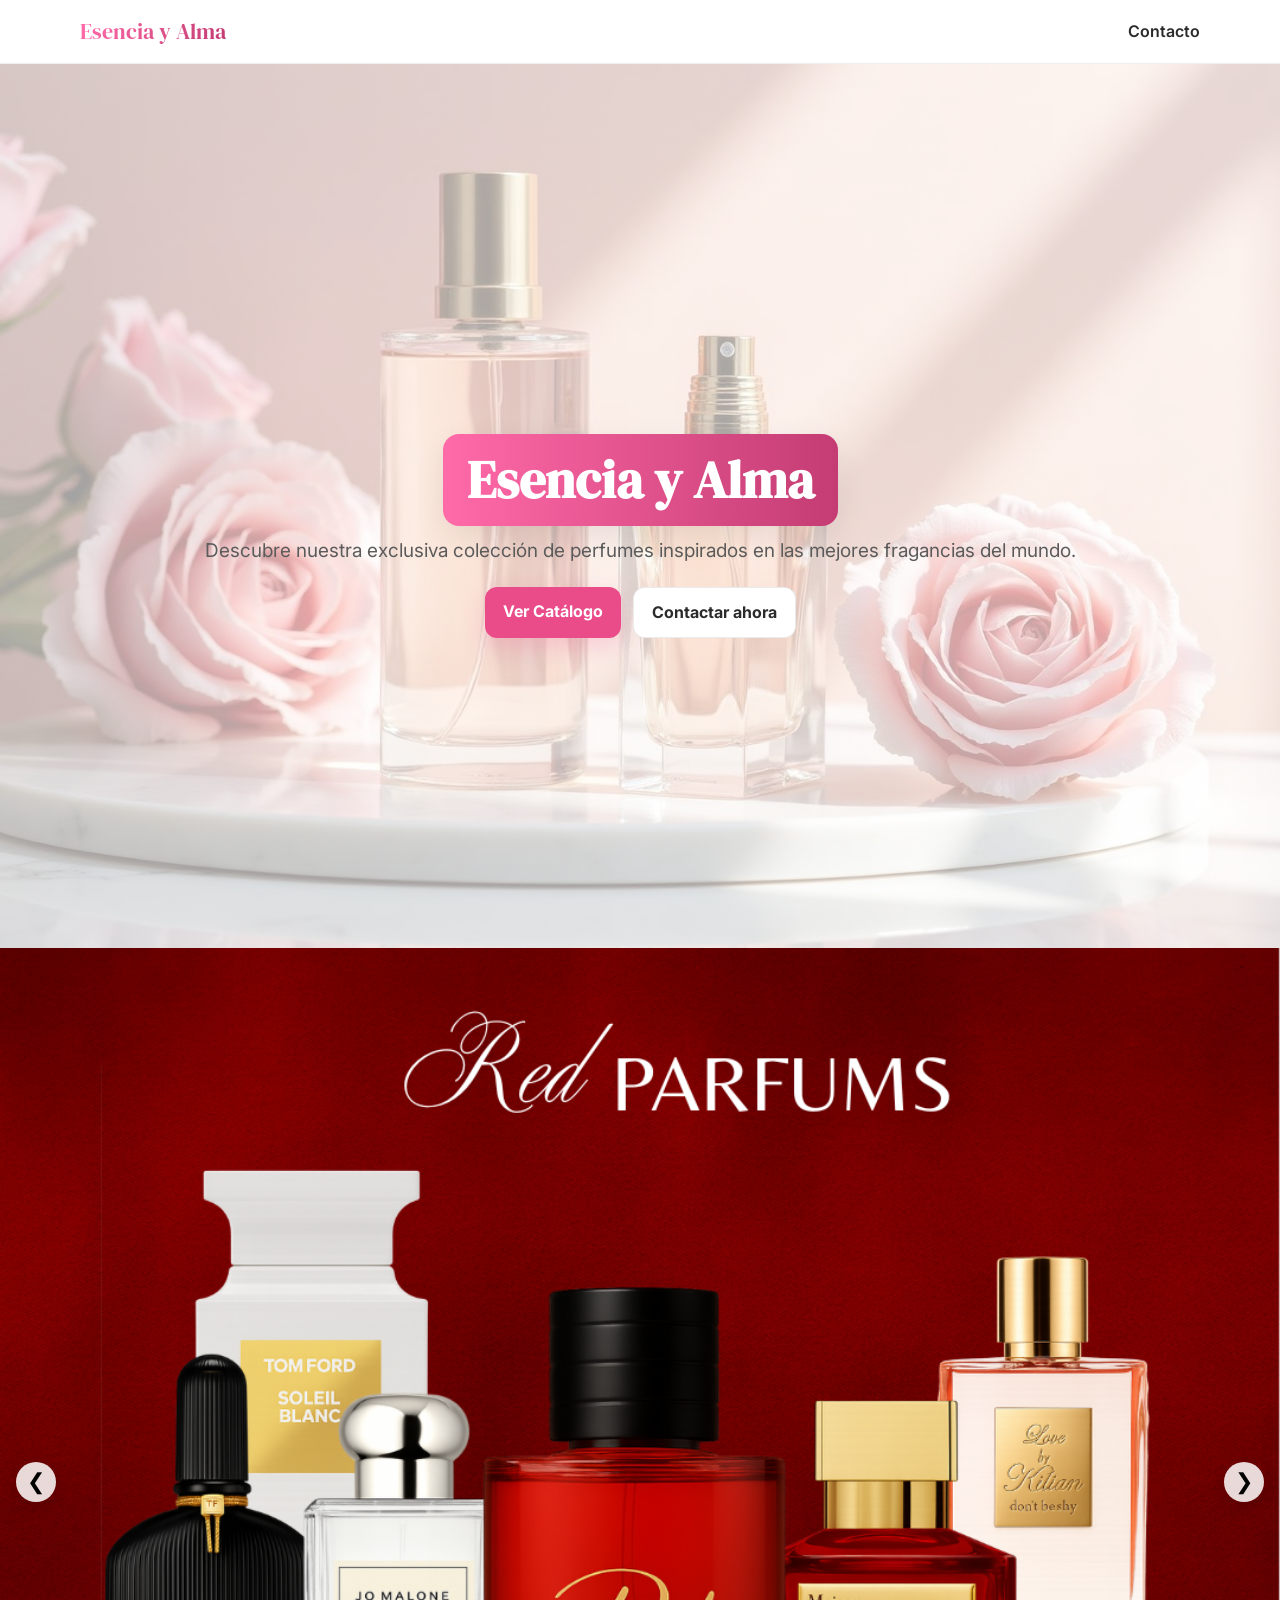
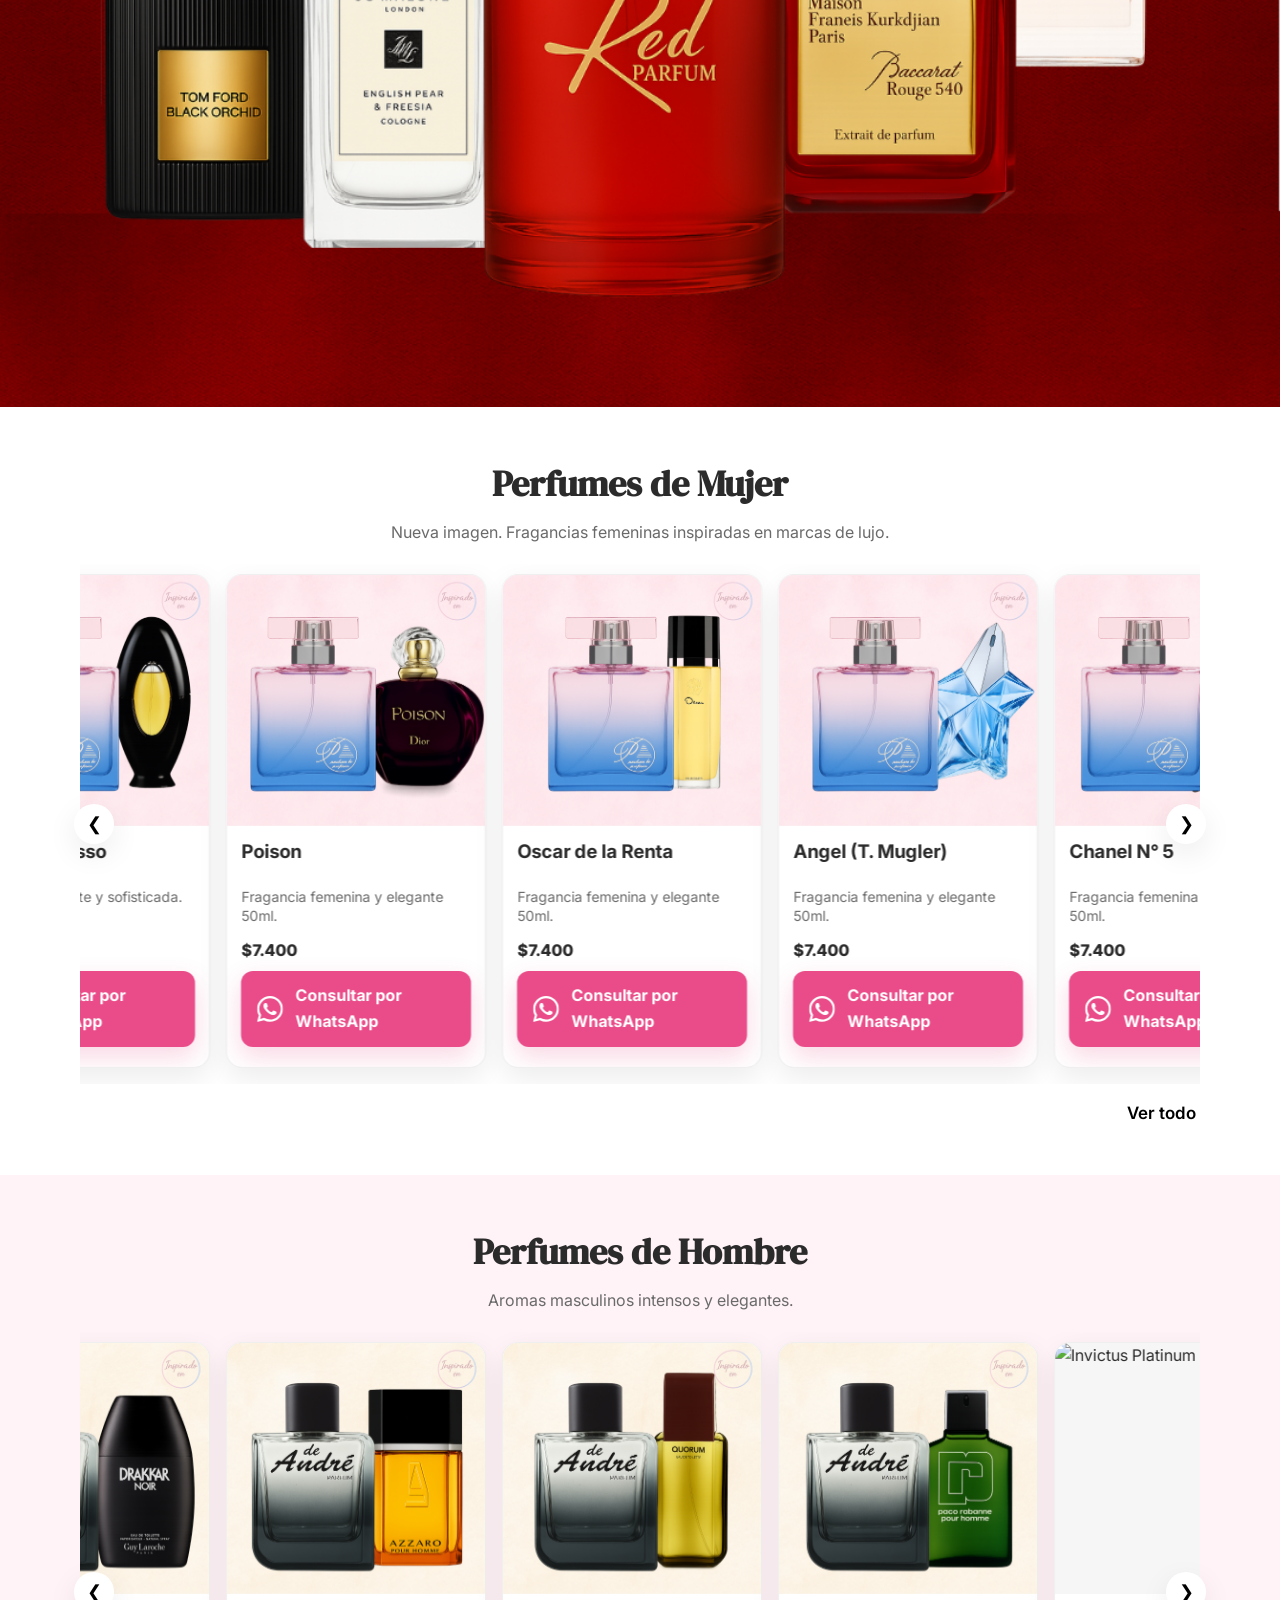
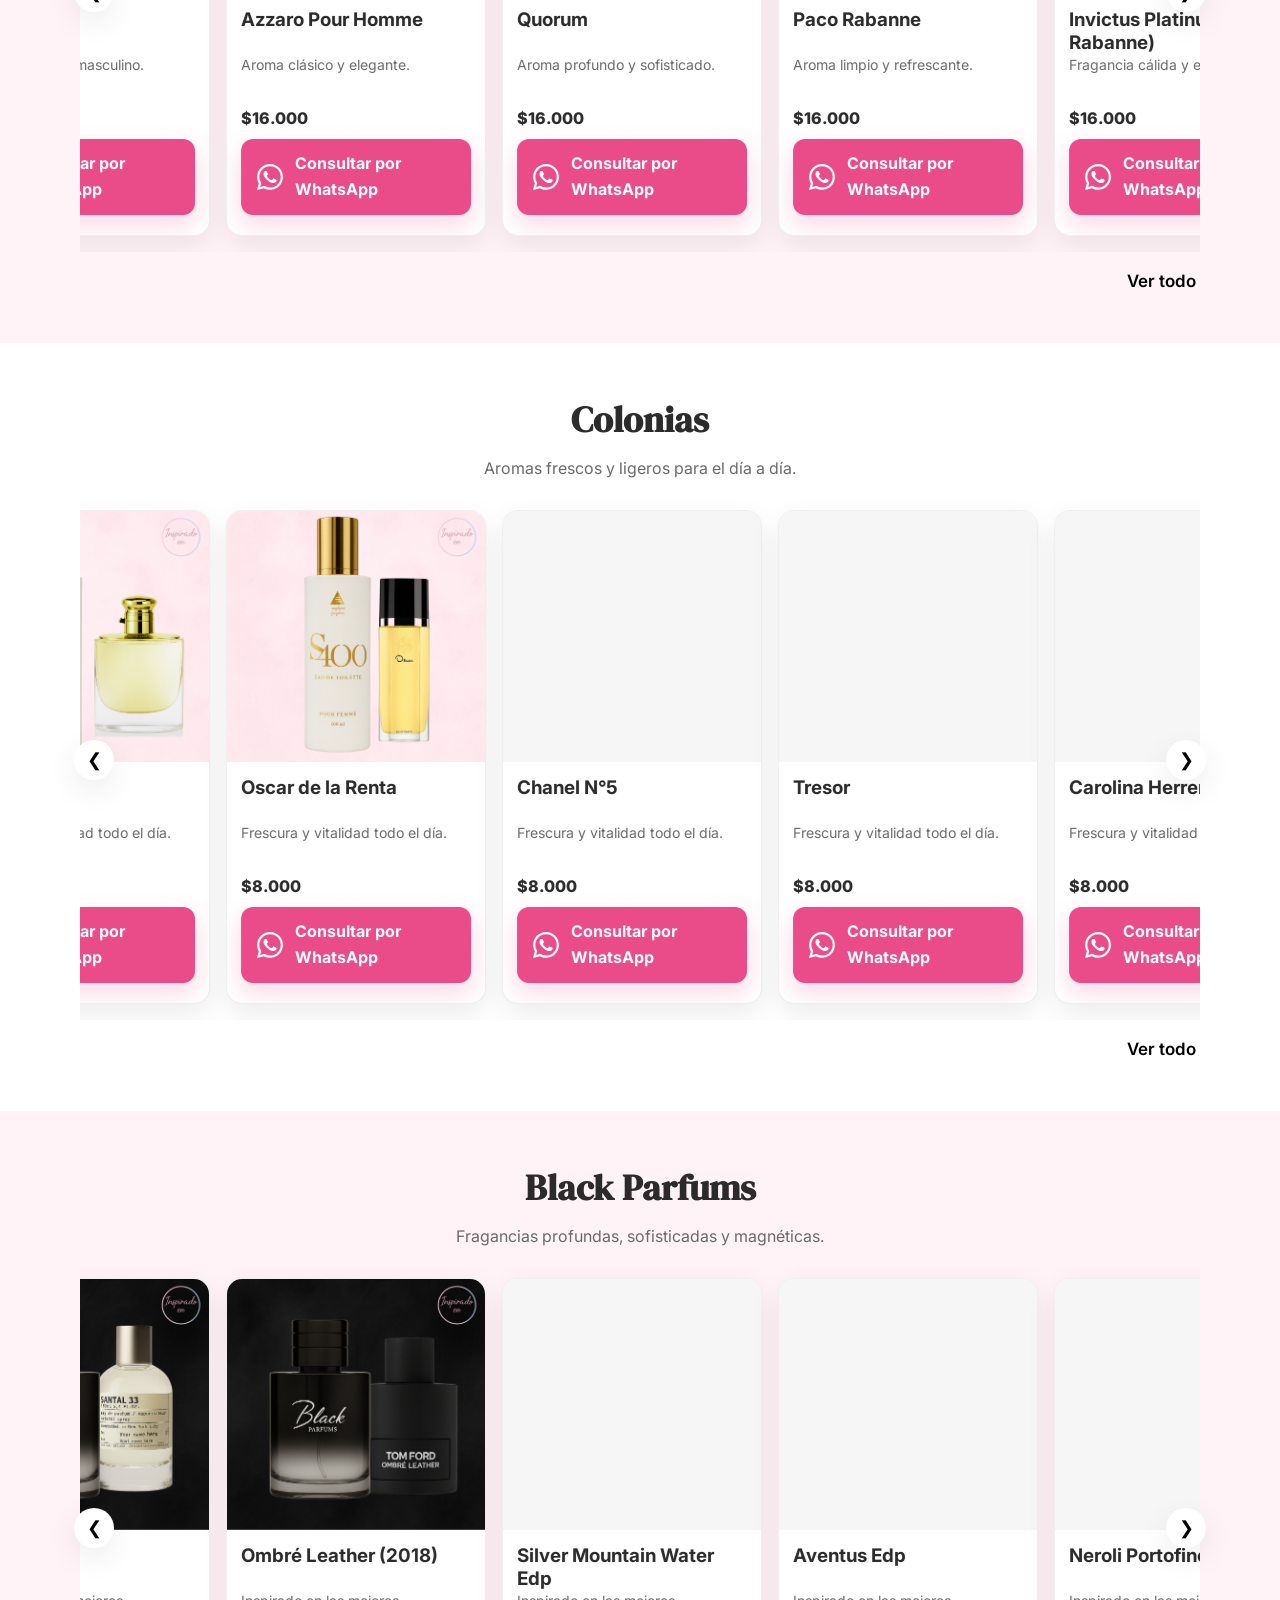
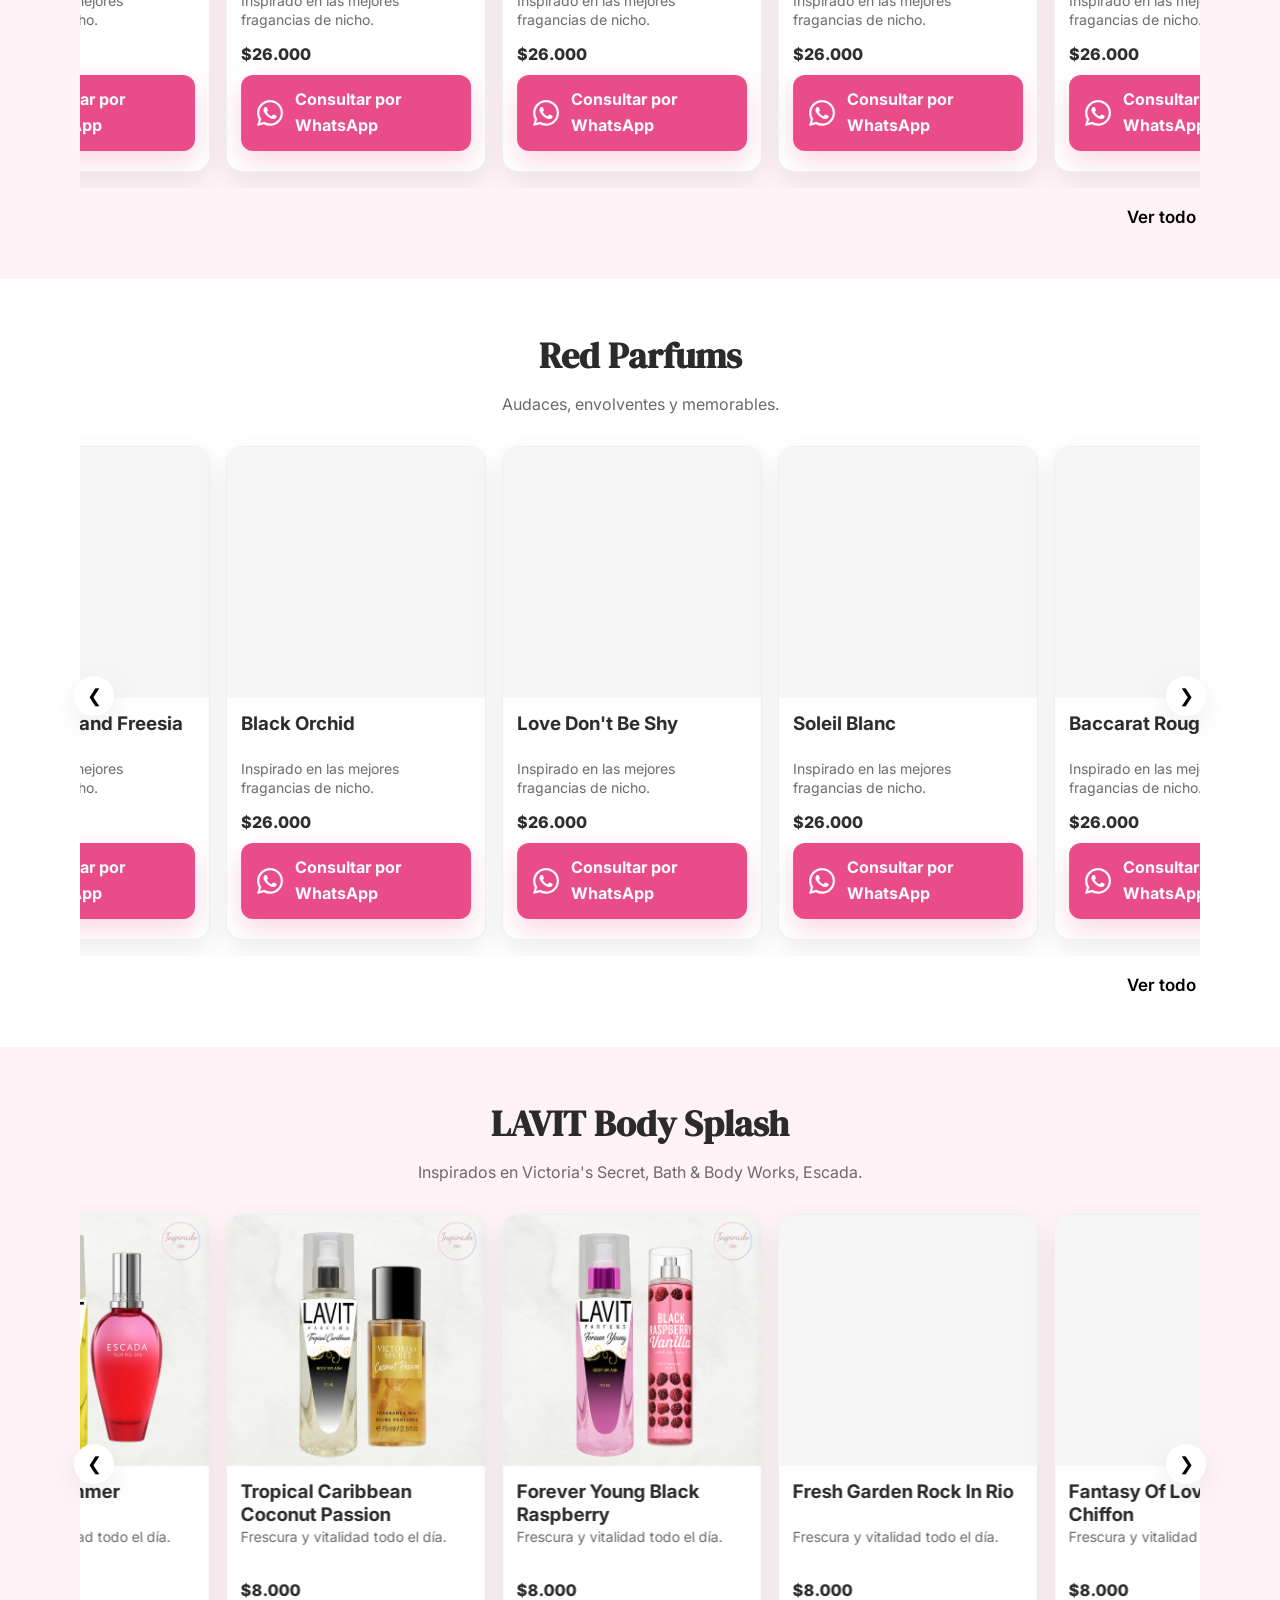
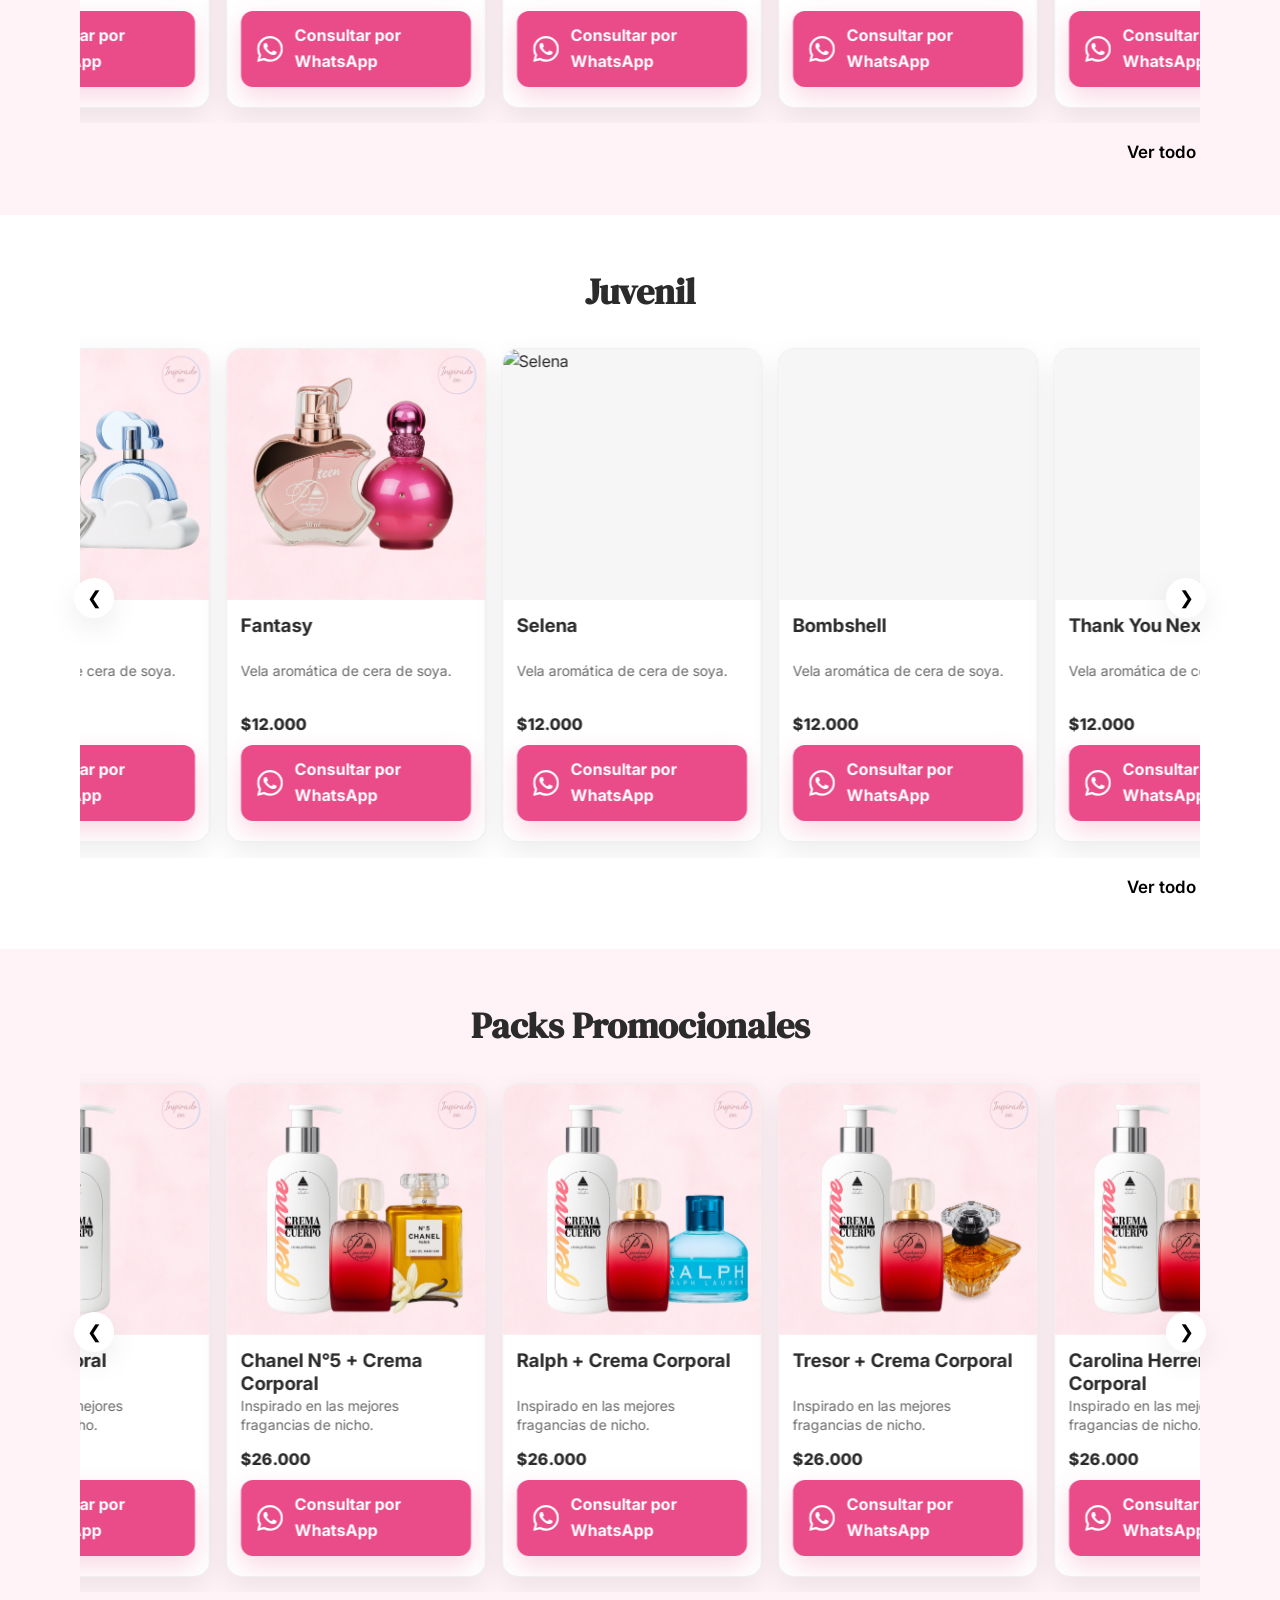
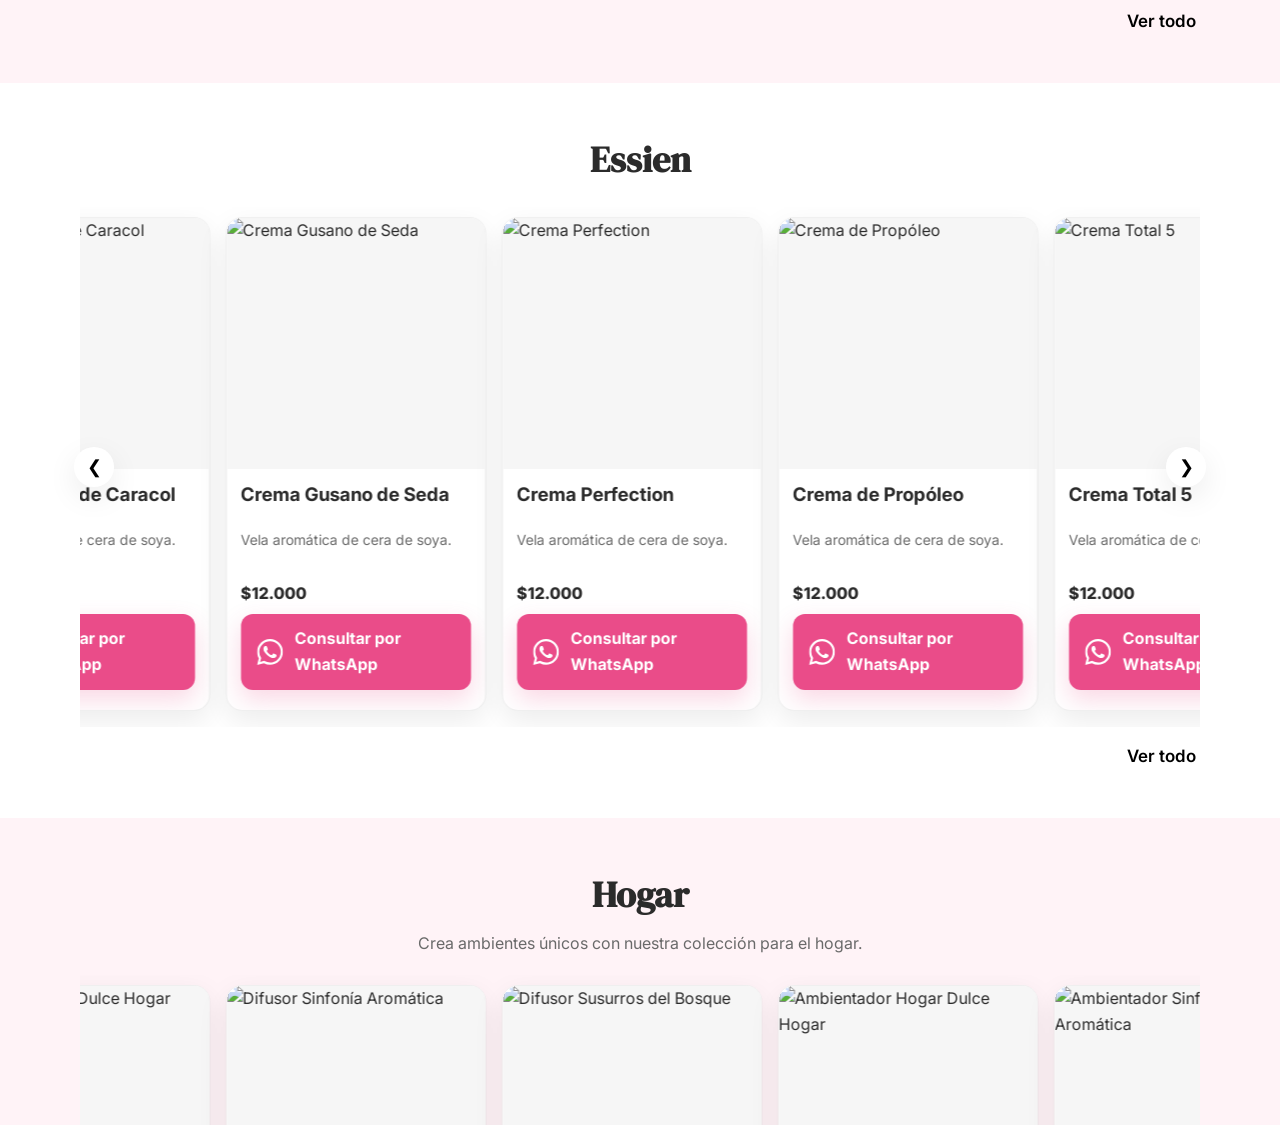
==== commit 22ec7650: "Update index.html" ====
--- a/index.html
+++ b/index.html
@@ -136,9 +136,9 @@
           </a>
         </div>
 
-        <!-- Packs Promocionales -->
-        <div class="promo-slide">
-          <a href="catalogo.html?category=packs_promocionales">
+        <!-- Packs Promocionales (CORREGIDO: usa packs-promocionales) -->
+        <div class="promo-slide">
+          <a href="catalogo.html?category=packs-promocionales">
             <picture>
               <source srcset="assets/banner/packs_promocionales_movil.png" media="(max-width: 768px)">
               <img src="assets/banner/packs_promocionales.png" alt="Banner Packs Promocionales">
@@ -274,7 +274,7 @@
         <div class="footer__contact">
           <a class="btn btn-ghost" id="whatsapp-cta" target="_blank" href="#" style="display:inline-flex;align-items:center;gap:10px;">
             <svg width="22" height="22" viewBox="0 0 16 16" aria-hidden="true" focusable="false">
-              <path fill="currentColor" d="M13.601 2.326A7.85 7.85 0 0 0 7.994 0C3.627 0 .068 3.558.064 7.926c0 1.399.366 2.76 1.057 3.965L0 16l4.204-1.102a7.9 7.9 0 0 0 3.79.965h.004c4.368 0 7.926-3.558 7.93-7.93A7.9 7.9 0 0 0 13.6 2.326zM7.994 14.521a6.6 6.6 0 0 1-3.356-.92l-.24-.144-2.494.654.666-2.433-.156-.251a6.56 6.56 0 0 1-1.007-3.505c0-3.626 2.957-6.584 6.591-6.584a6.56 6.56 0 0 1 4.66 1.931 6.56 6.56 0 0 1 1.928 4.66c-.004 3.639-2.961 6.592-6.592 6.592m3.615-4.934c-.197-.099-1.17-.578-1.353-.646-.182-.065-.315-.099-.445.099-.133.197-.513.646-.627.775-.114.133-.232.148-.43.05-.197-.1-.836-.308-1.592-.985-.59-.525-.985-1.175-1.103-1.372-.114-.198-.011-.304.088-.403.087-.088.197-.232.296-.346.65-.134.034-.248-.015-.347-.05-.099-.445-1.076-.612-1.47-.16-.389-.323-.335-.445-.34-.114-.007-.247-.007-.38-.007a.73.73 0 0 0-.529.247c-.182.198-.691.677-.691 1.654s.71 1.916.81 2.049c.098.133 1.394 2.132 3.383 2.992.47.205.84.326 1.129.418.475.152.904.129 1.246.08.38-.058 1.171-.48 1.338-.943.164-.464.164-.86.114-.943-.049-.084-.182-.133-.38-.232"/>
+              <path fill="currentColor" d="M13.601 2.326A7.85 7.85 0 0 0 7.994 0C3.627 0 .068 3.558.064 7.926c0 1.399.366 2.76 1.057 3.965L0 16l4.204-1.102a7.9 7.9 0 0 0 3.79.965h.004c4.368 0 7.926-3.558 7.93-7.93A7.9 7.9 0 0 0 13.6 2.326zM7.994 14.521a6.6 6.6 0 0 1-3.356-.92l-.24-.144-2.494.654.666-2.433-.156-.251a6.56 6.56 0 0 1-1.007-3.505c0-3.626 2.957-6.584 6.591-6.584a6.56 6.56 0 0 1 4.66 1.931 6.56 6.56 0 0 1 1.928 4.66c-.004 3.639-2.961 6.592-6.592 6.592m3.615-4.934c-.197-.099-1.17-.578-1.353-.646-.182-.065-.315-.099-.445.099-.133.197-.513.646-.627.775-.114.133-.232.148-.430.05-.197-.1-.836-.308-1.592-.985-.59-.525-.985-1.175-1.103-1.372-.114-.198-.011-.304.088-.403.087-.088.197-.232.296-.346.1-.114.133-.198.198-.33.065-.134.034-.248-.015-.347-.05-.099-.445-1.076-.612-1.47-.16-.389-.323-.335-.445-.34-.114-.007-.247-.007-.38-.007a.73.73 0 0 0-.529.247c-.182.198-.691.677-.691 1.654s.71 1.916.81 2.049c.098.133 1.394 2.132 3.383 2.992.47.205.84.326 1.129.418.475.152.904.129 1.246.08.38-.058 1.171-.48 1.338-.943.164-.464.164-.86.114-.943-.049-.084-.182-.133-.38-.232"/>
             </svg>
             WhatsApp
           </a>
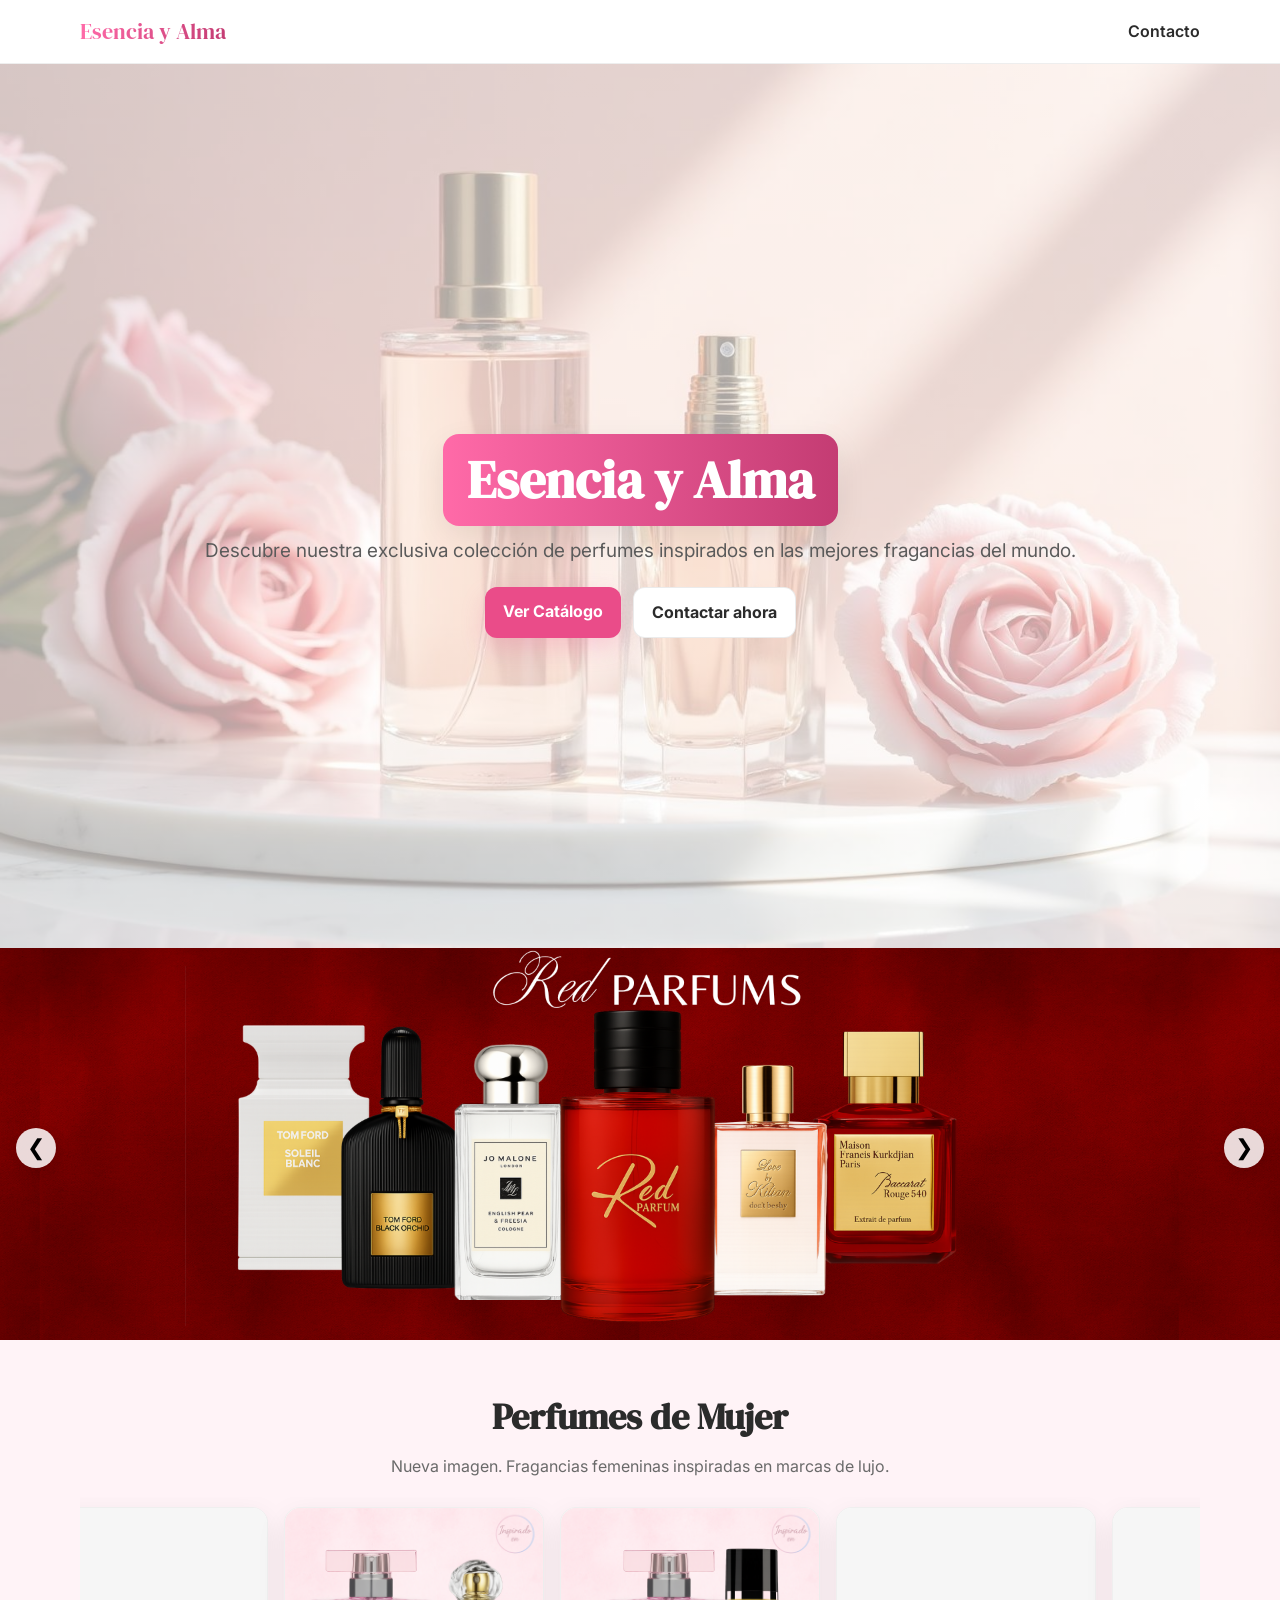
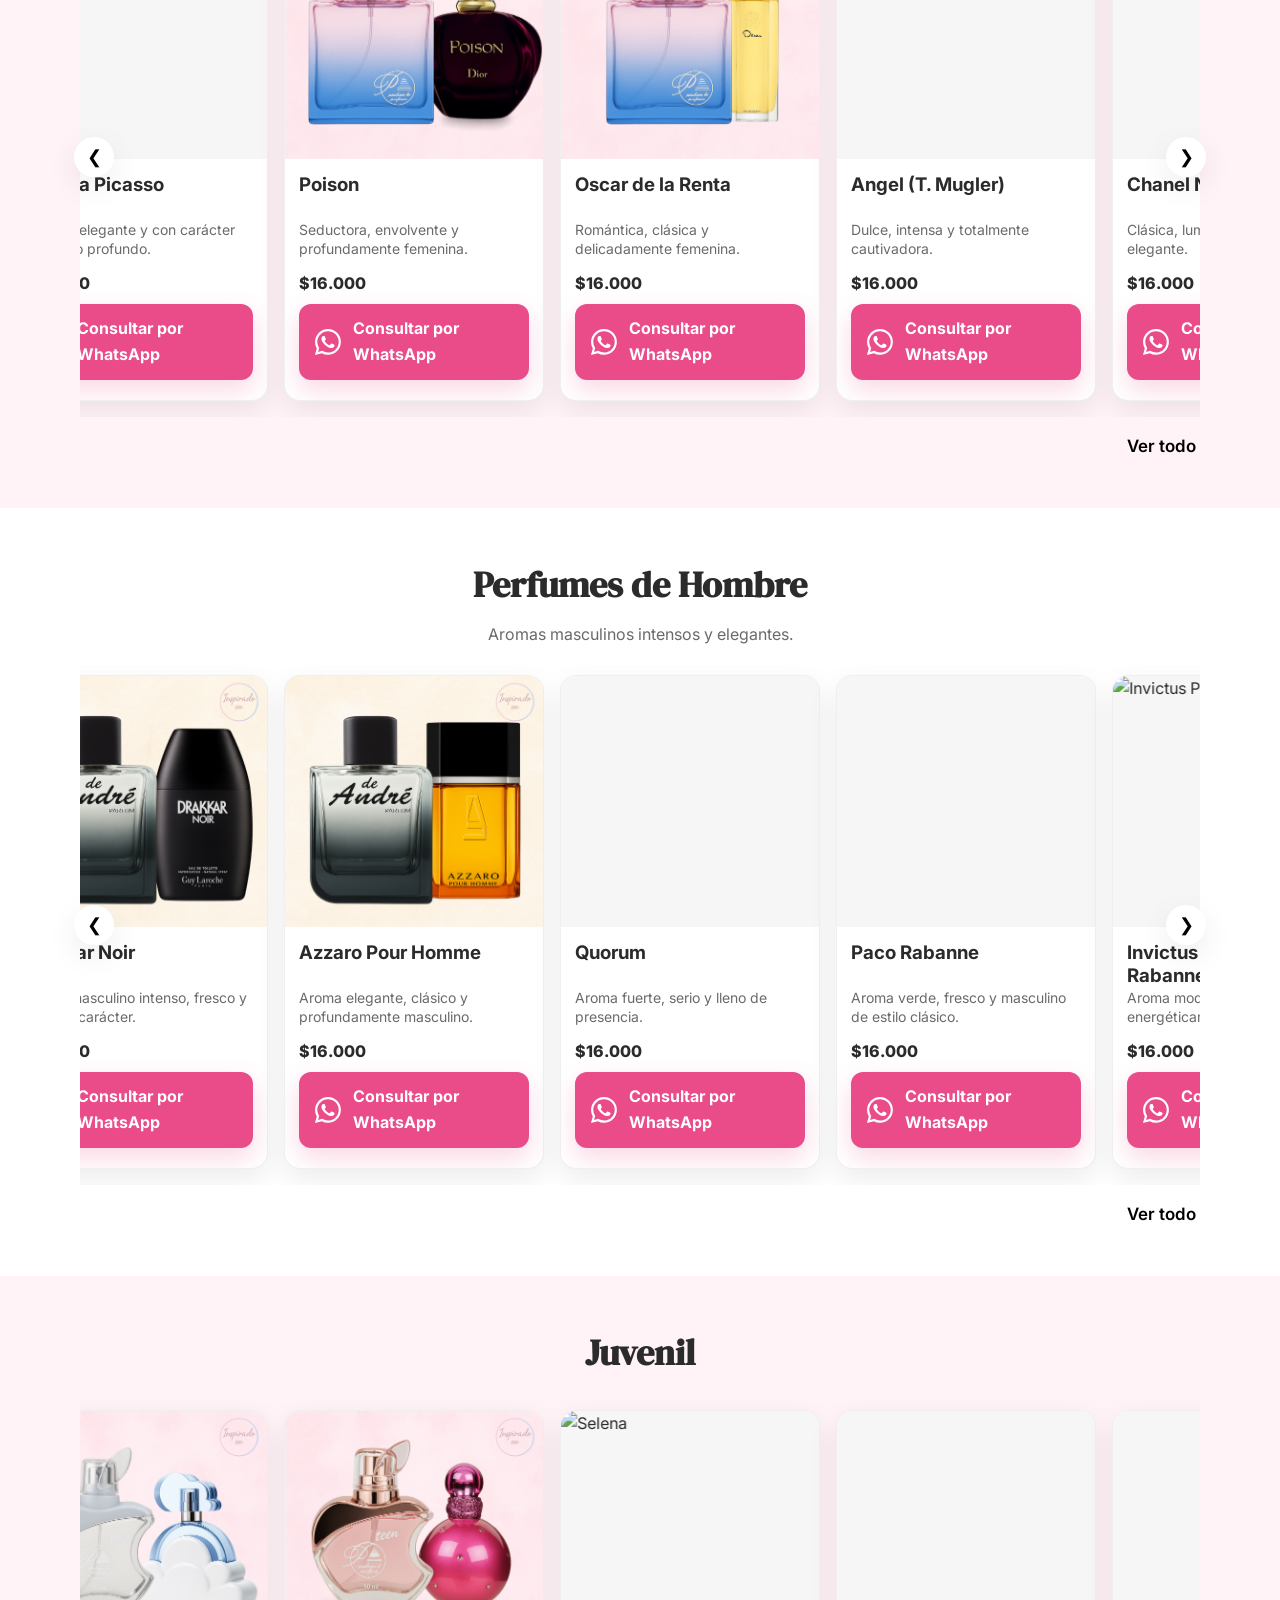
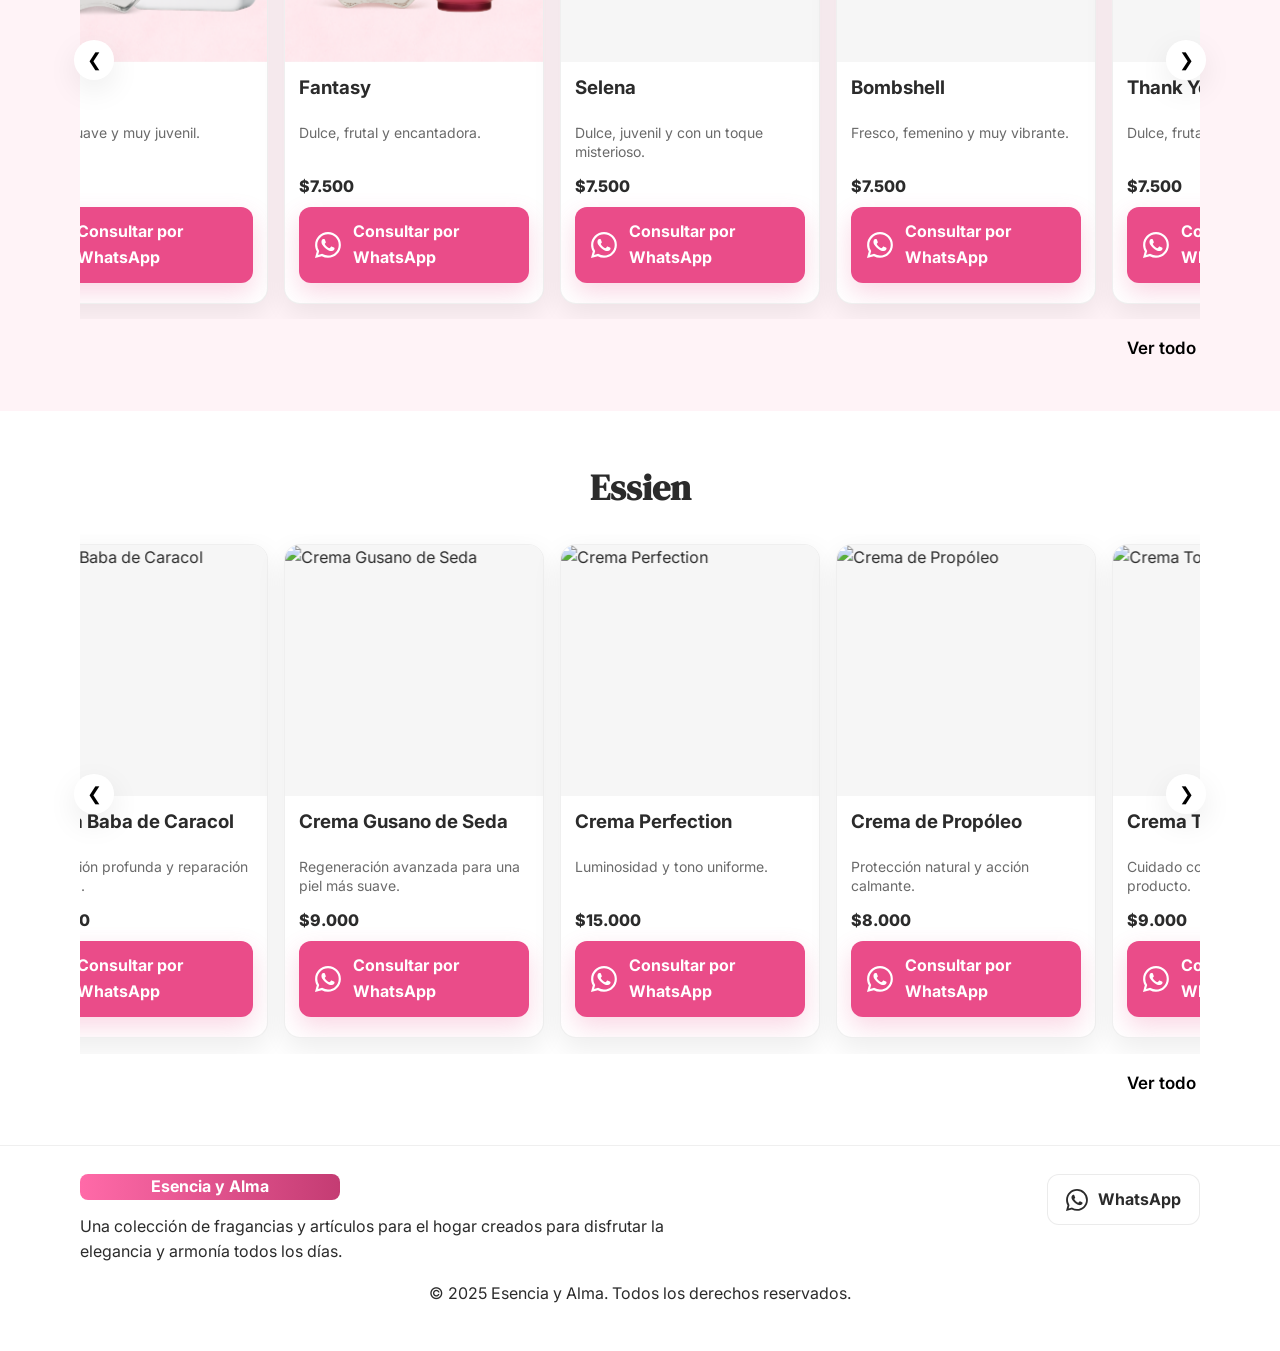
==== commit 13c81186: "Update index.html" ====
--- a/index.html
+++ b/index.html
@@ -289,7 +289,7 @@
 
   <!-- WhatsApp link -->
   <script>
-    const PHONE = "56961114225";
+    const PHONE = "56989174119";
     const MSG   = encodeURIComponent("¡Hola! Me interesa el catálogo de Esencia y Alma.");
     const wa = `https://wa.me/${PHONE}?text=${MSG}`;
     document.getElementById("btn-whatsapp").href = wa;
